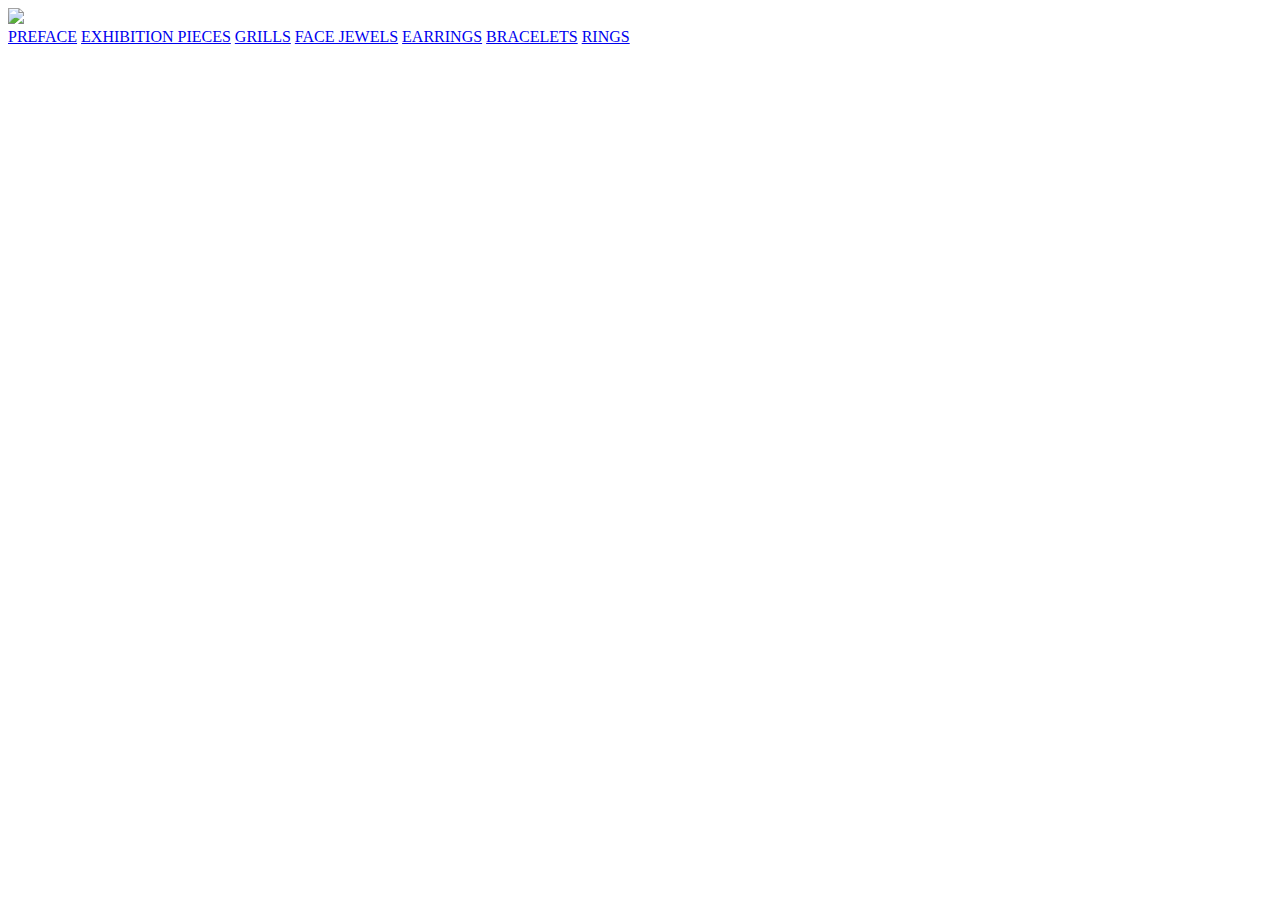
==== Archive/Archive.html @ 1ad3a0ec "url path" ====
<!DOCTYPE html>
<html lang="en">
<head>
    <meta charset="UTF-8">
    <meta name="viewport" content="width=device-width, initial-scale=1.0">
    <link rel="stylesheet" type="text/css" href="https://oliverudekyll.github.io/MilieuRakers/Archive/js/archive.js" />
    <script src="https://oliverudekyll.github.io/MilieuRakers/Archive/css/archive-style.css" defer></script>
    <title>Archive</title>
</head>
<body>
    <div class="sidebar">
        <img class="sidebar-spine" src="../Archive/Images/ErikMerisalu-Website-Archive-Spine.png">
        <div class="nav-bar">
            <a href="#feed">PREFACE</a>
            <a href="#exhibition-pieces">EXHIBITION PIECES</a>
            <a href="#grills">GRILLS</a>
            <a href="#face-jewels">FACE JEWELS</a>
            <a href="#earrings">EARRINGS</a>
            <a href="#bracelets">BRACELETS</a>
            <a href="#rings">RINGS</a>
        </div>
    </div>

    <div class="caption-frame">
        <div id="caption-container-left" class="caption-container">

        </div>

        <div id="caption-container-right" class="caption-container">

        </div>
    </div>
    
    <div id="feed" class="feed">

        <!-- <div class="feed-space"><div></div></div> -->

    </div>

</body>
</html>
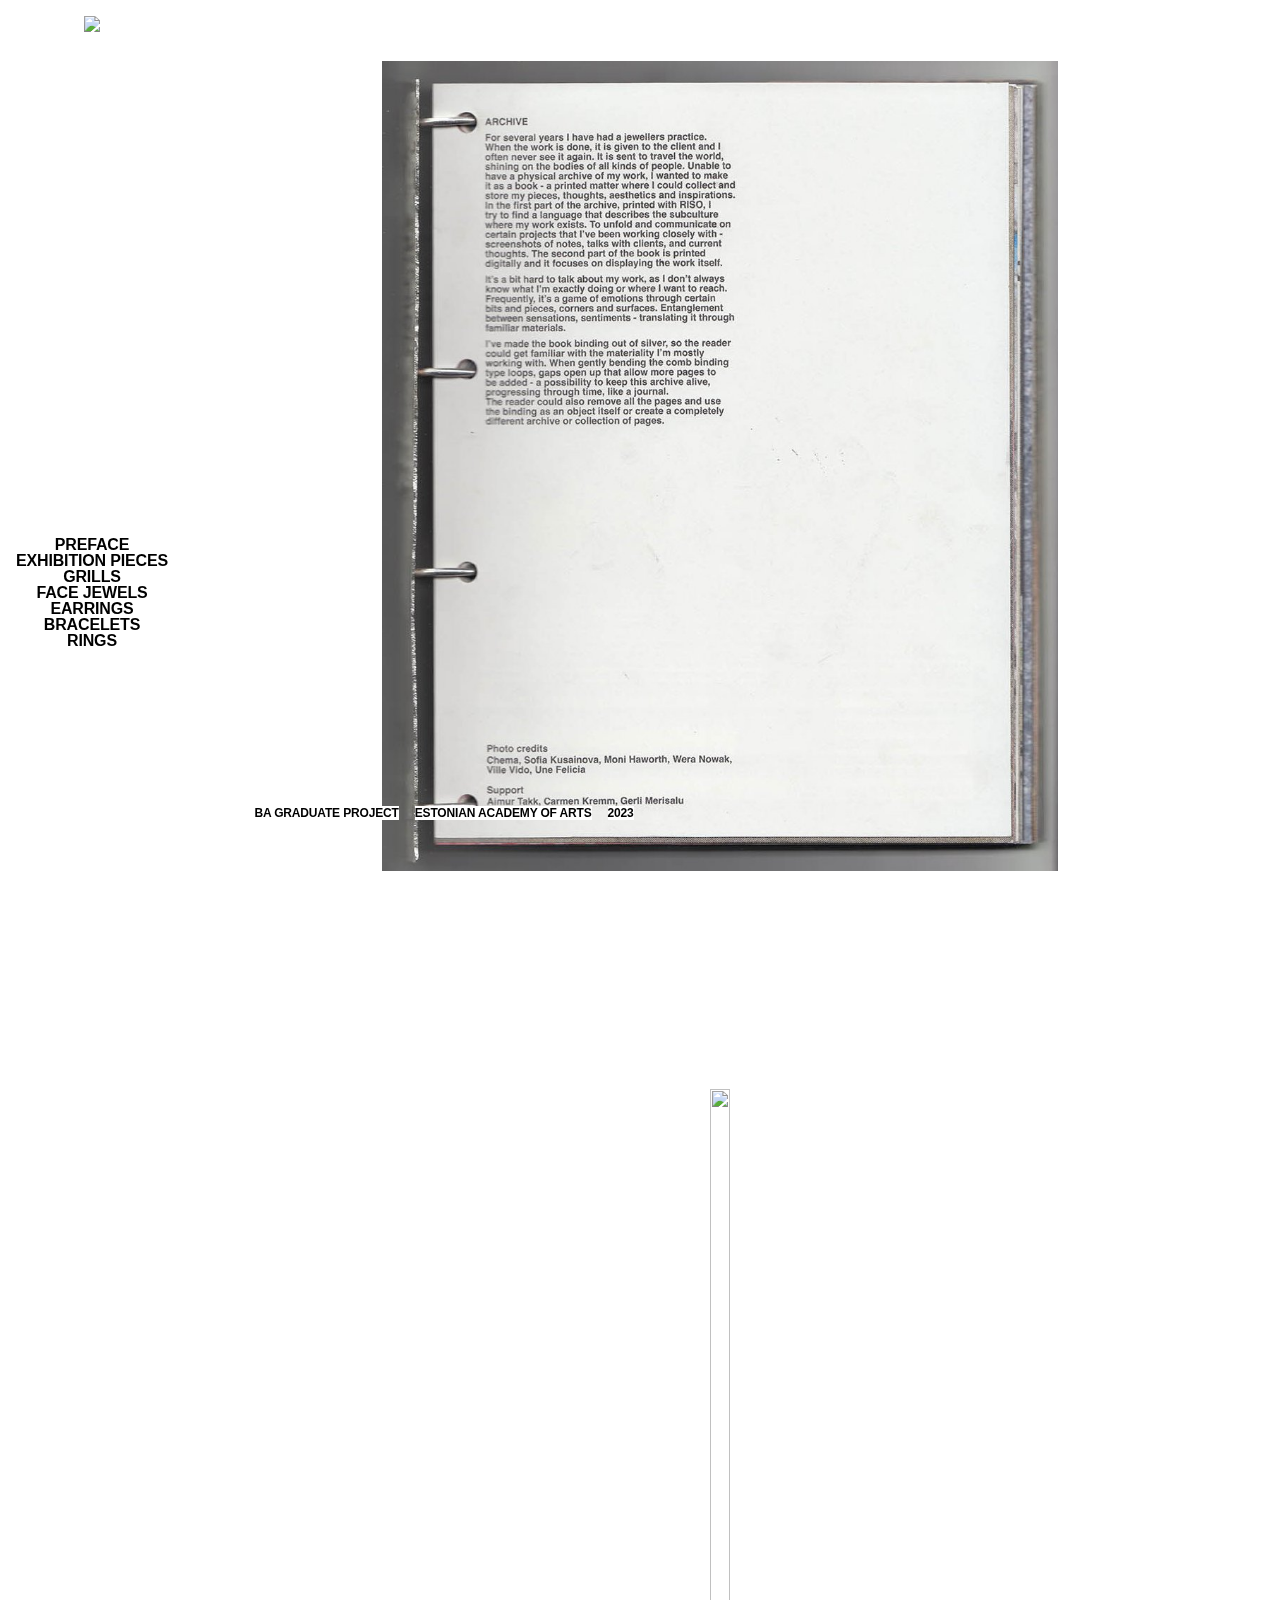
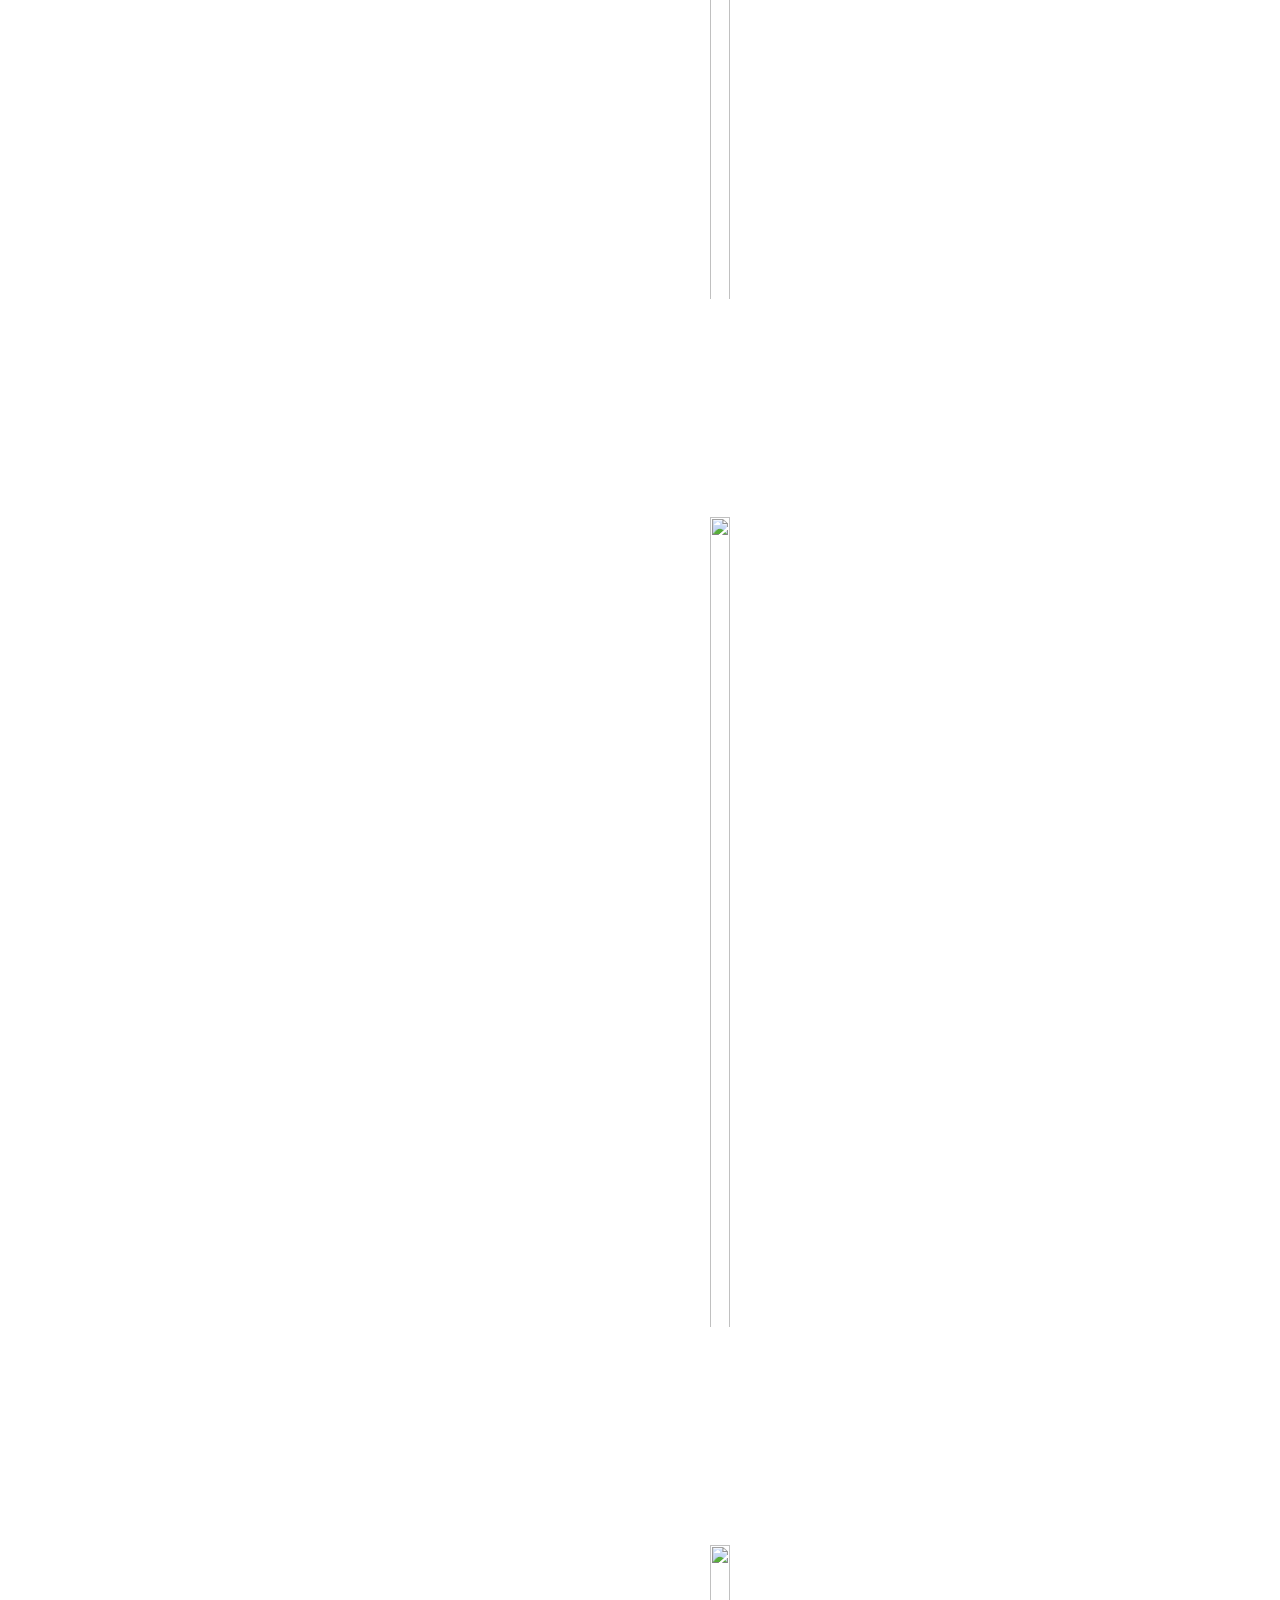
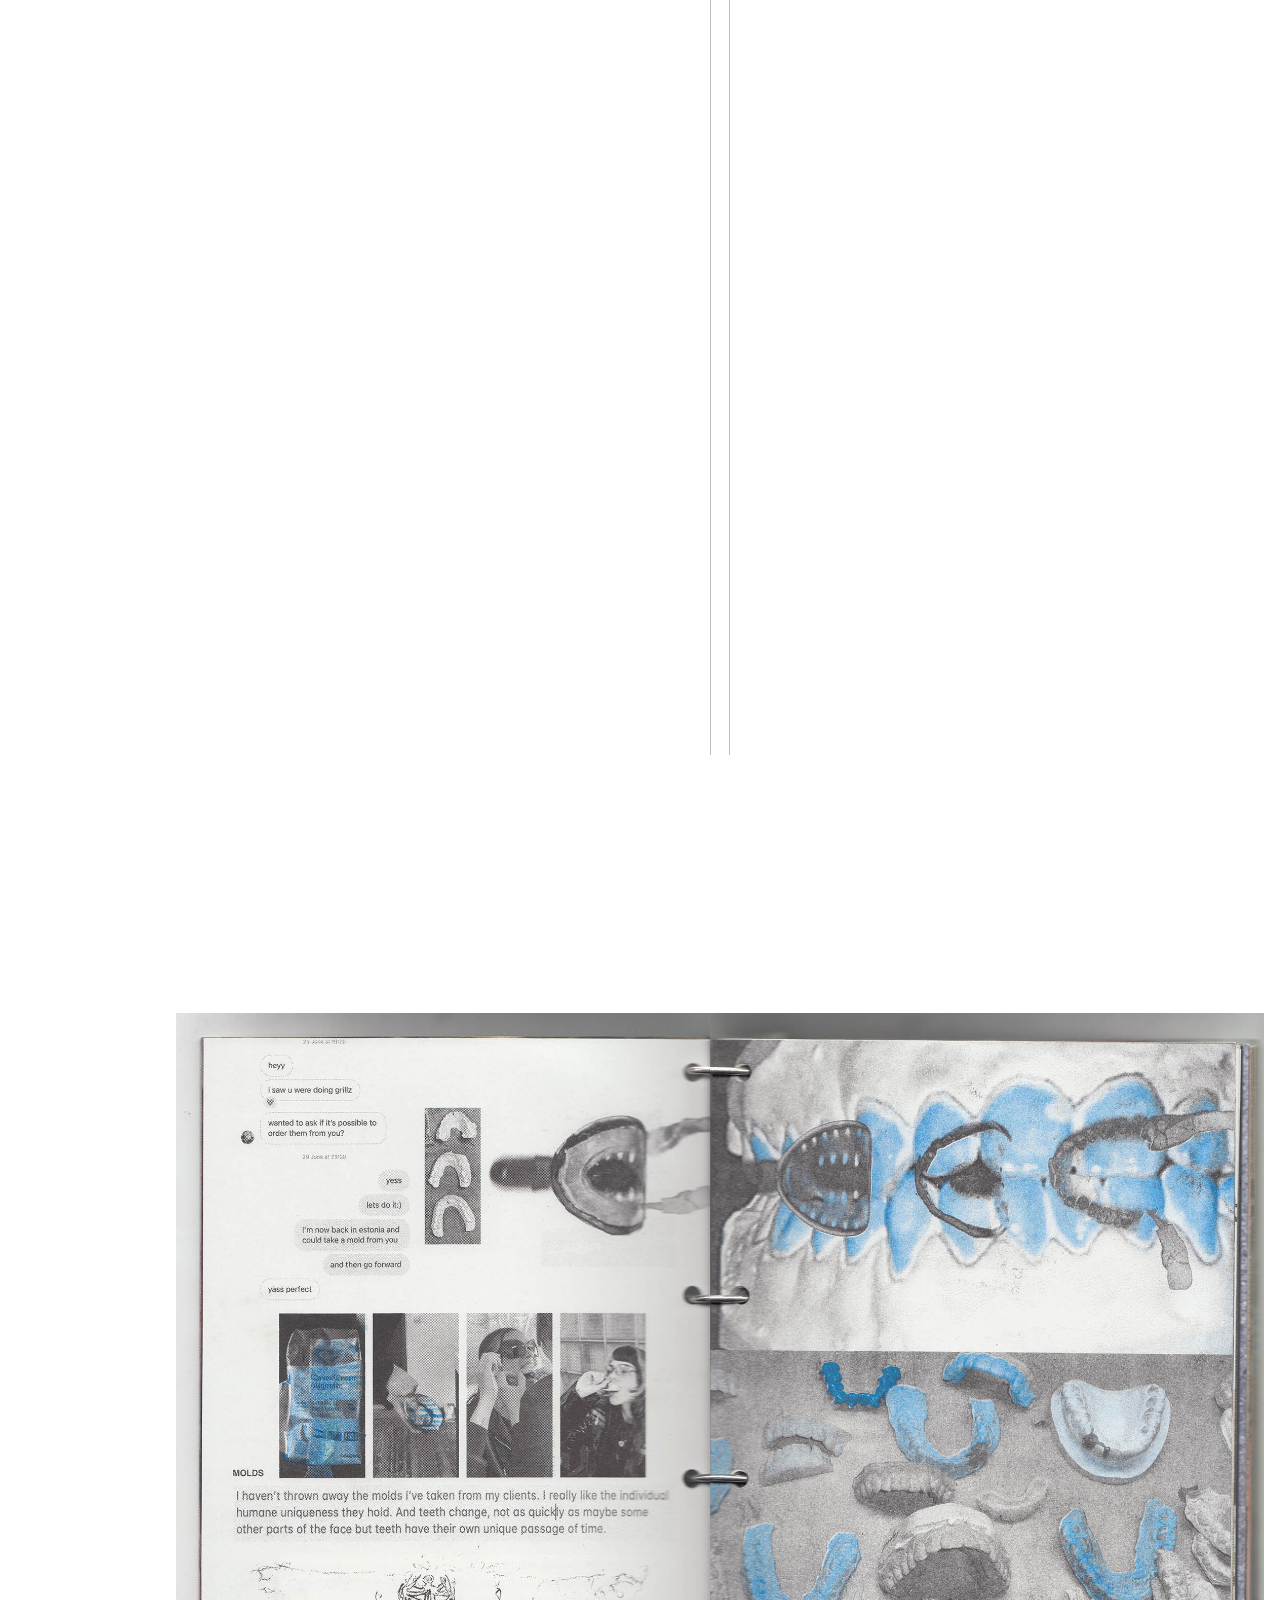
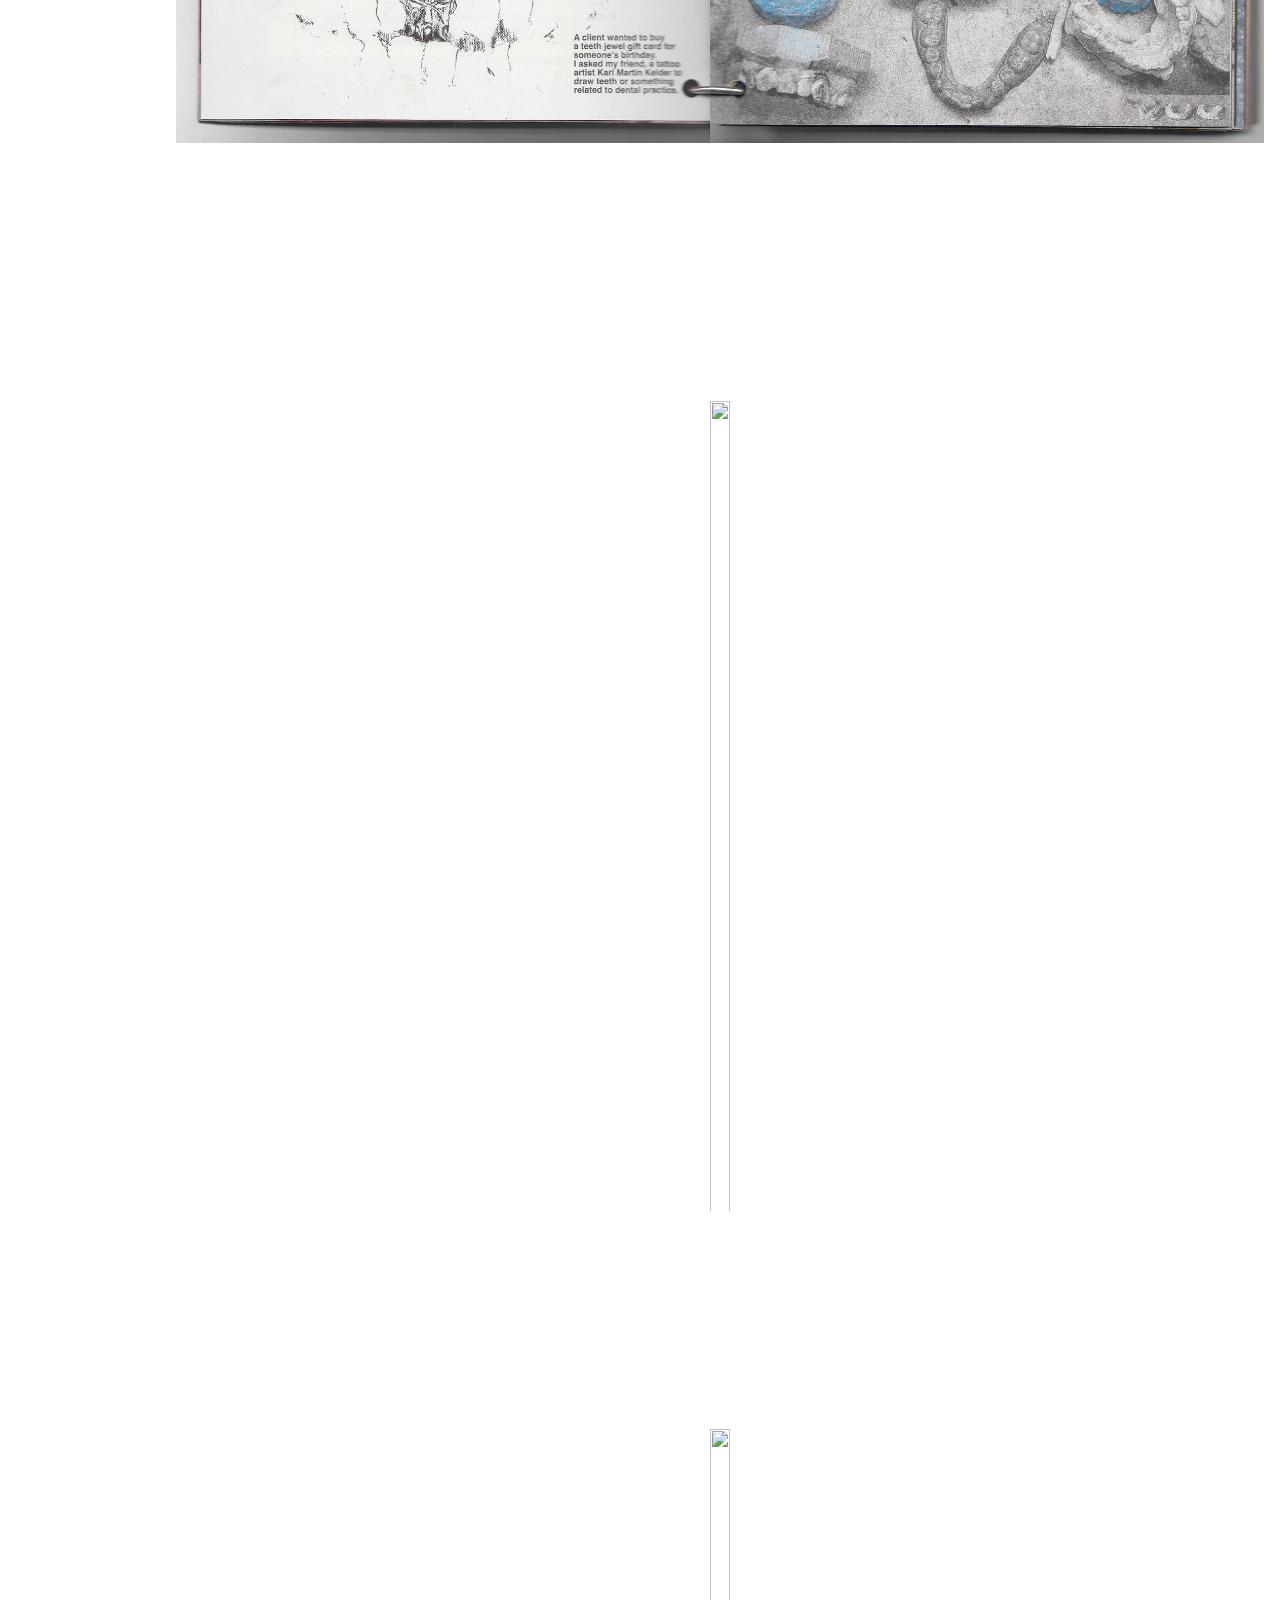
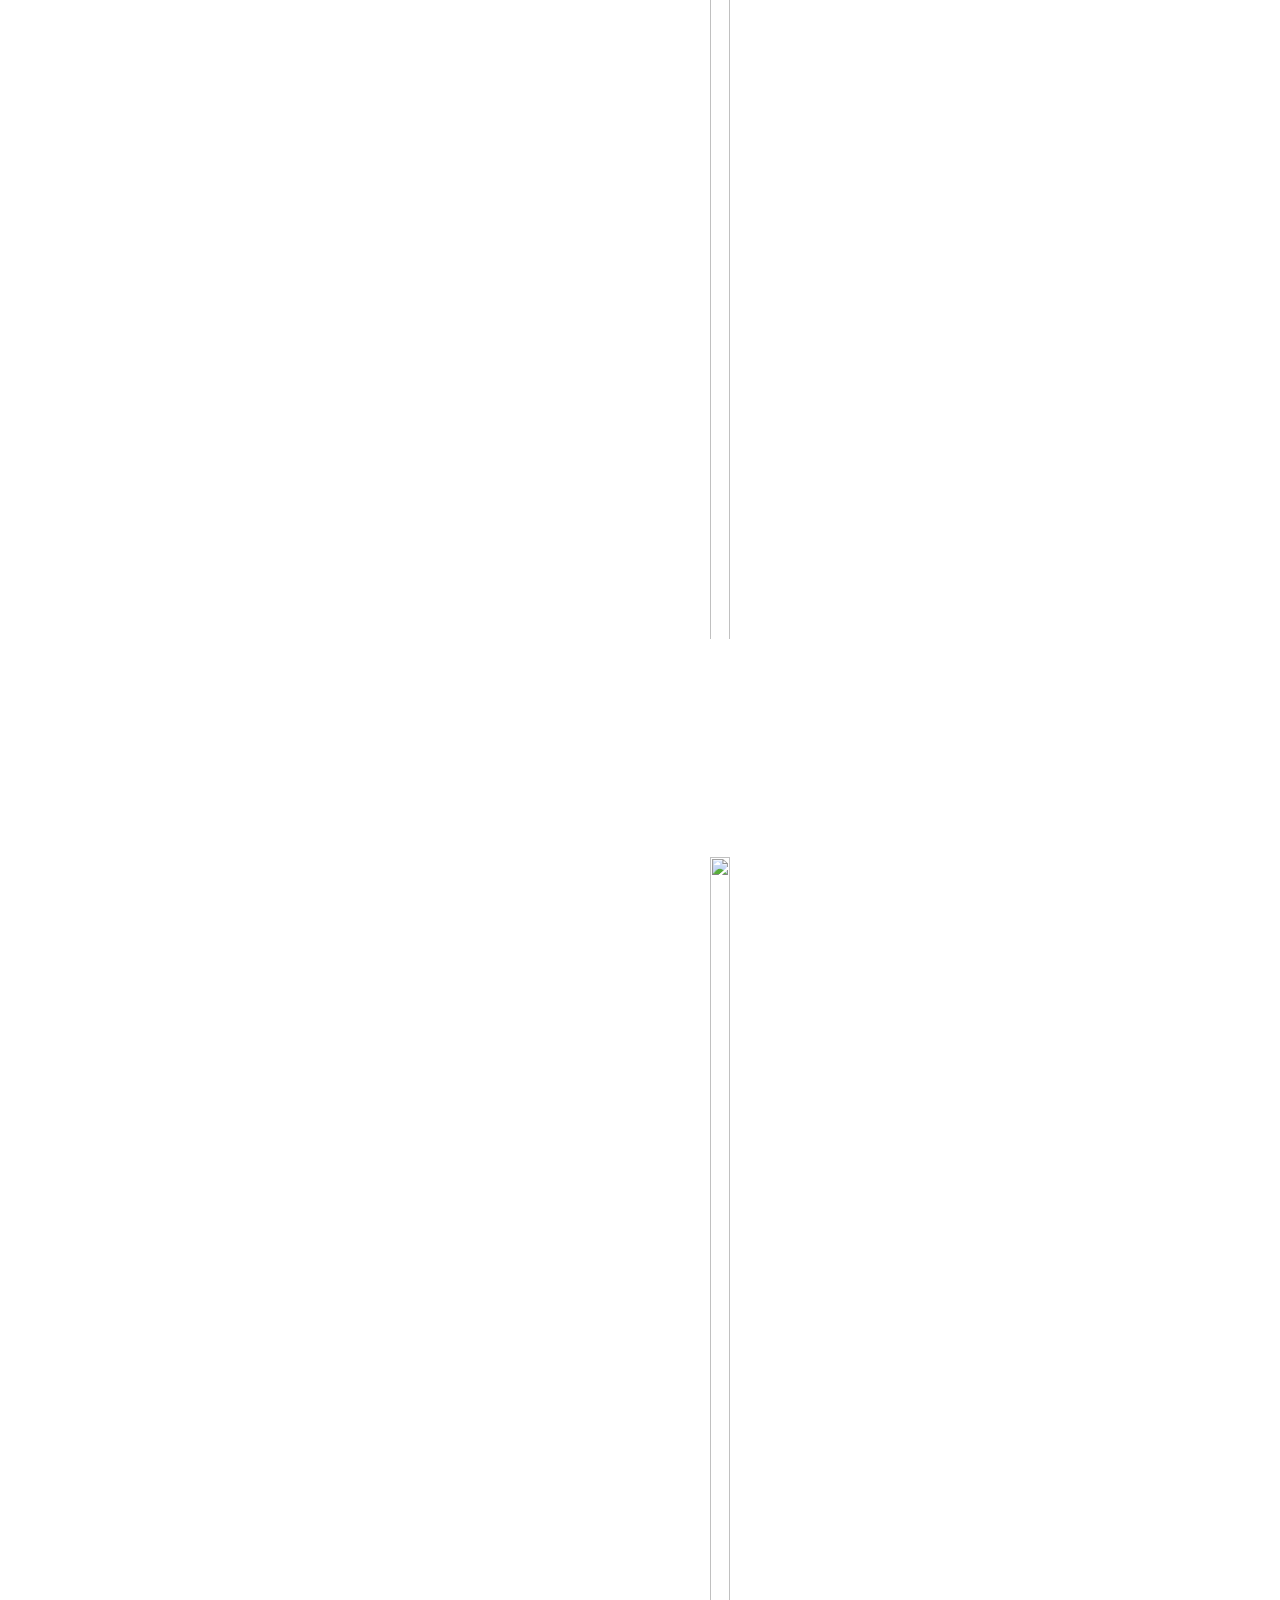
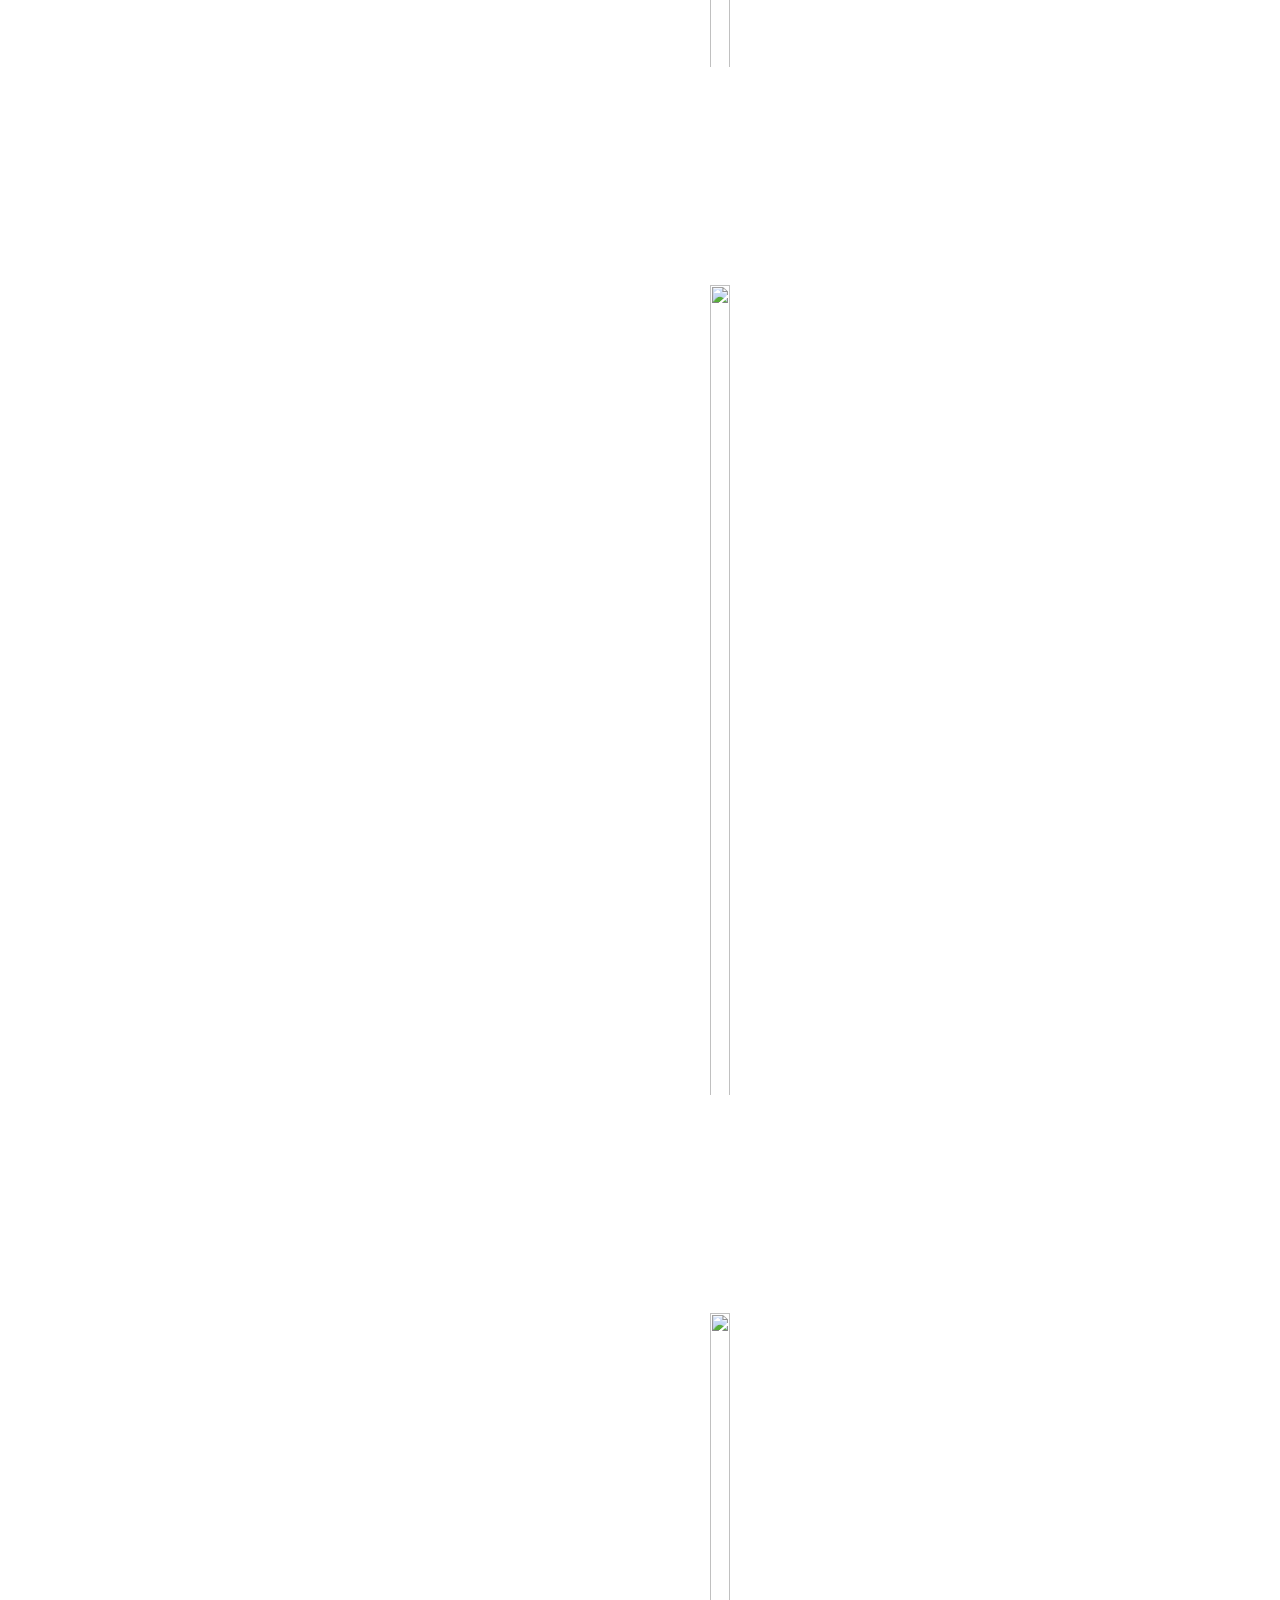
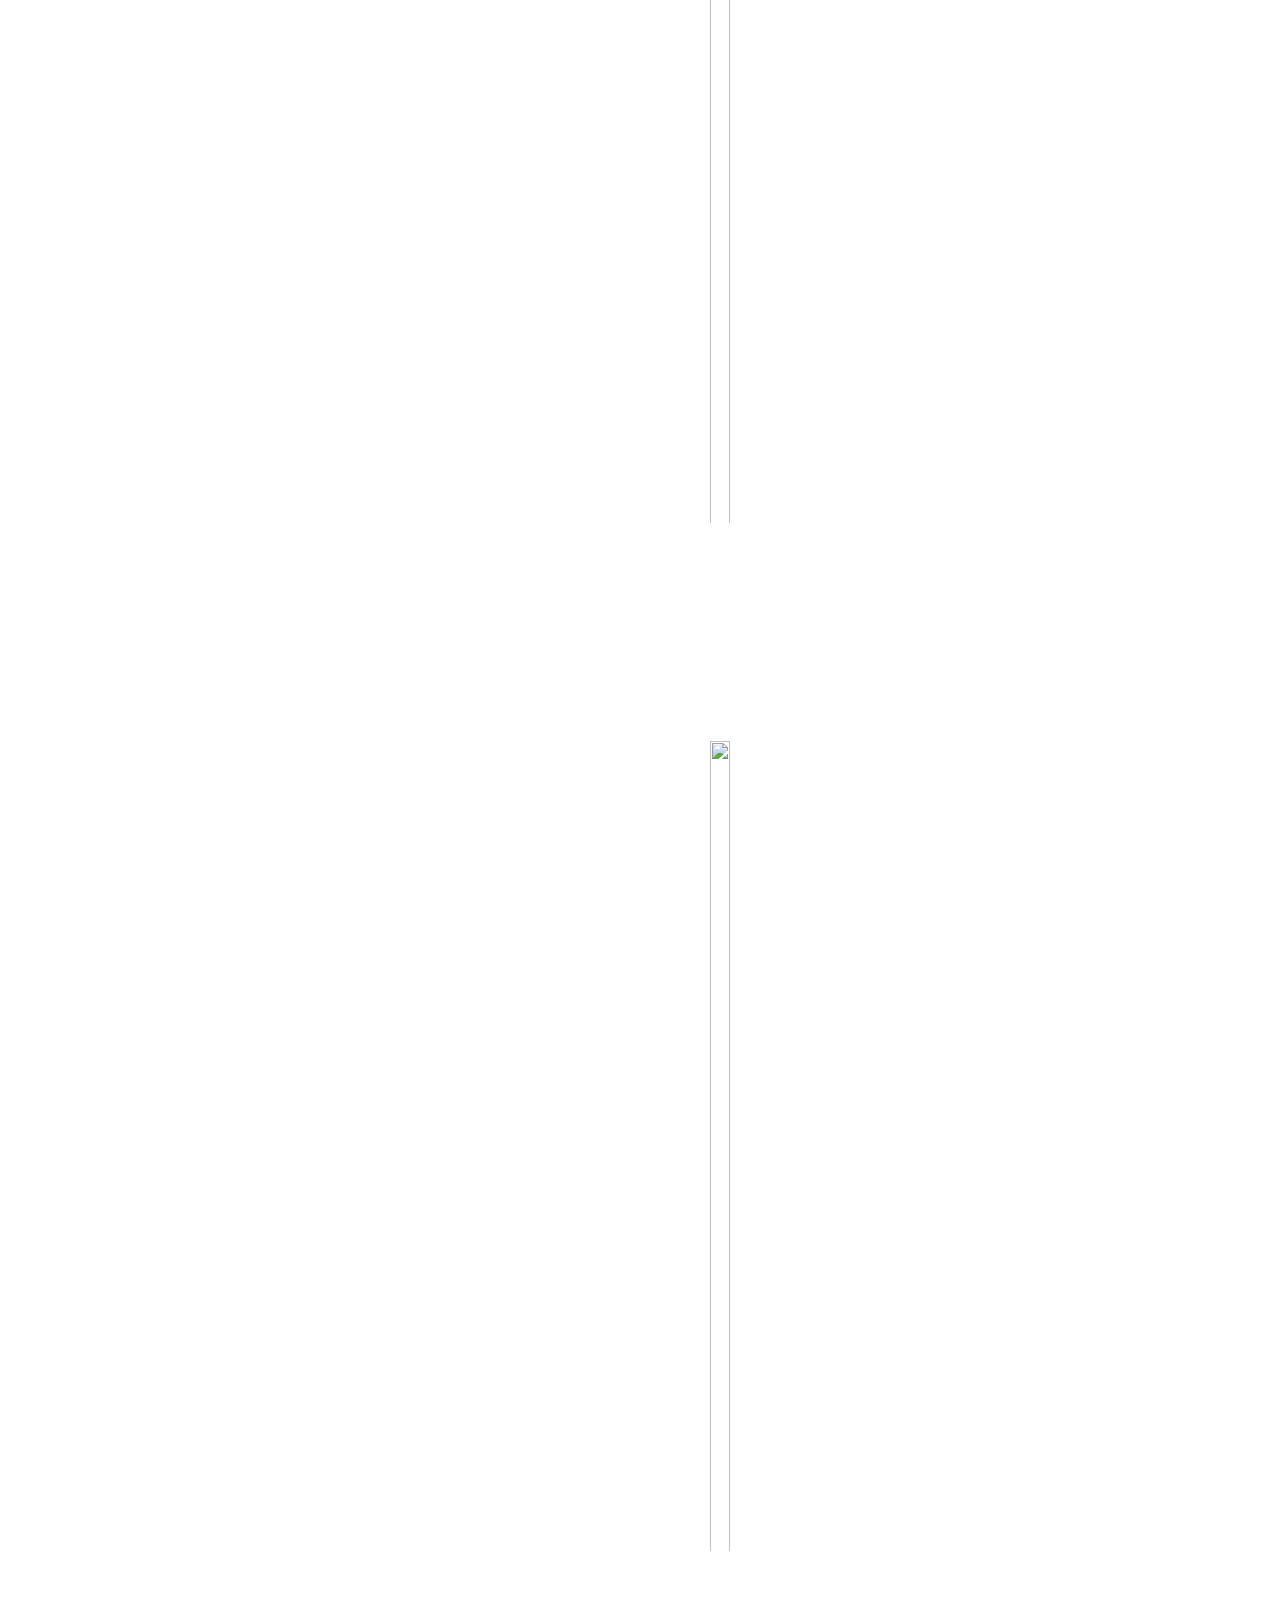
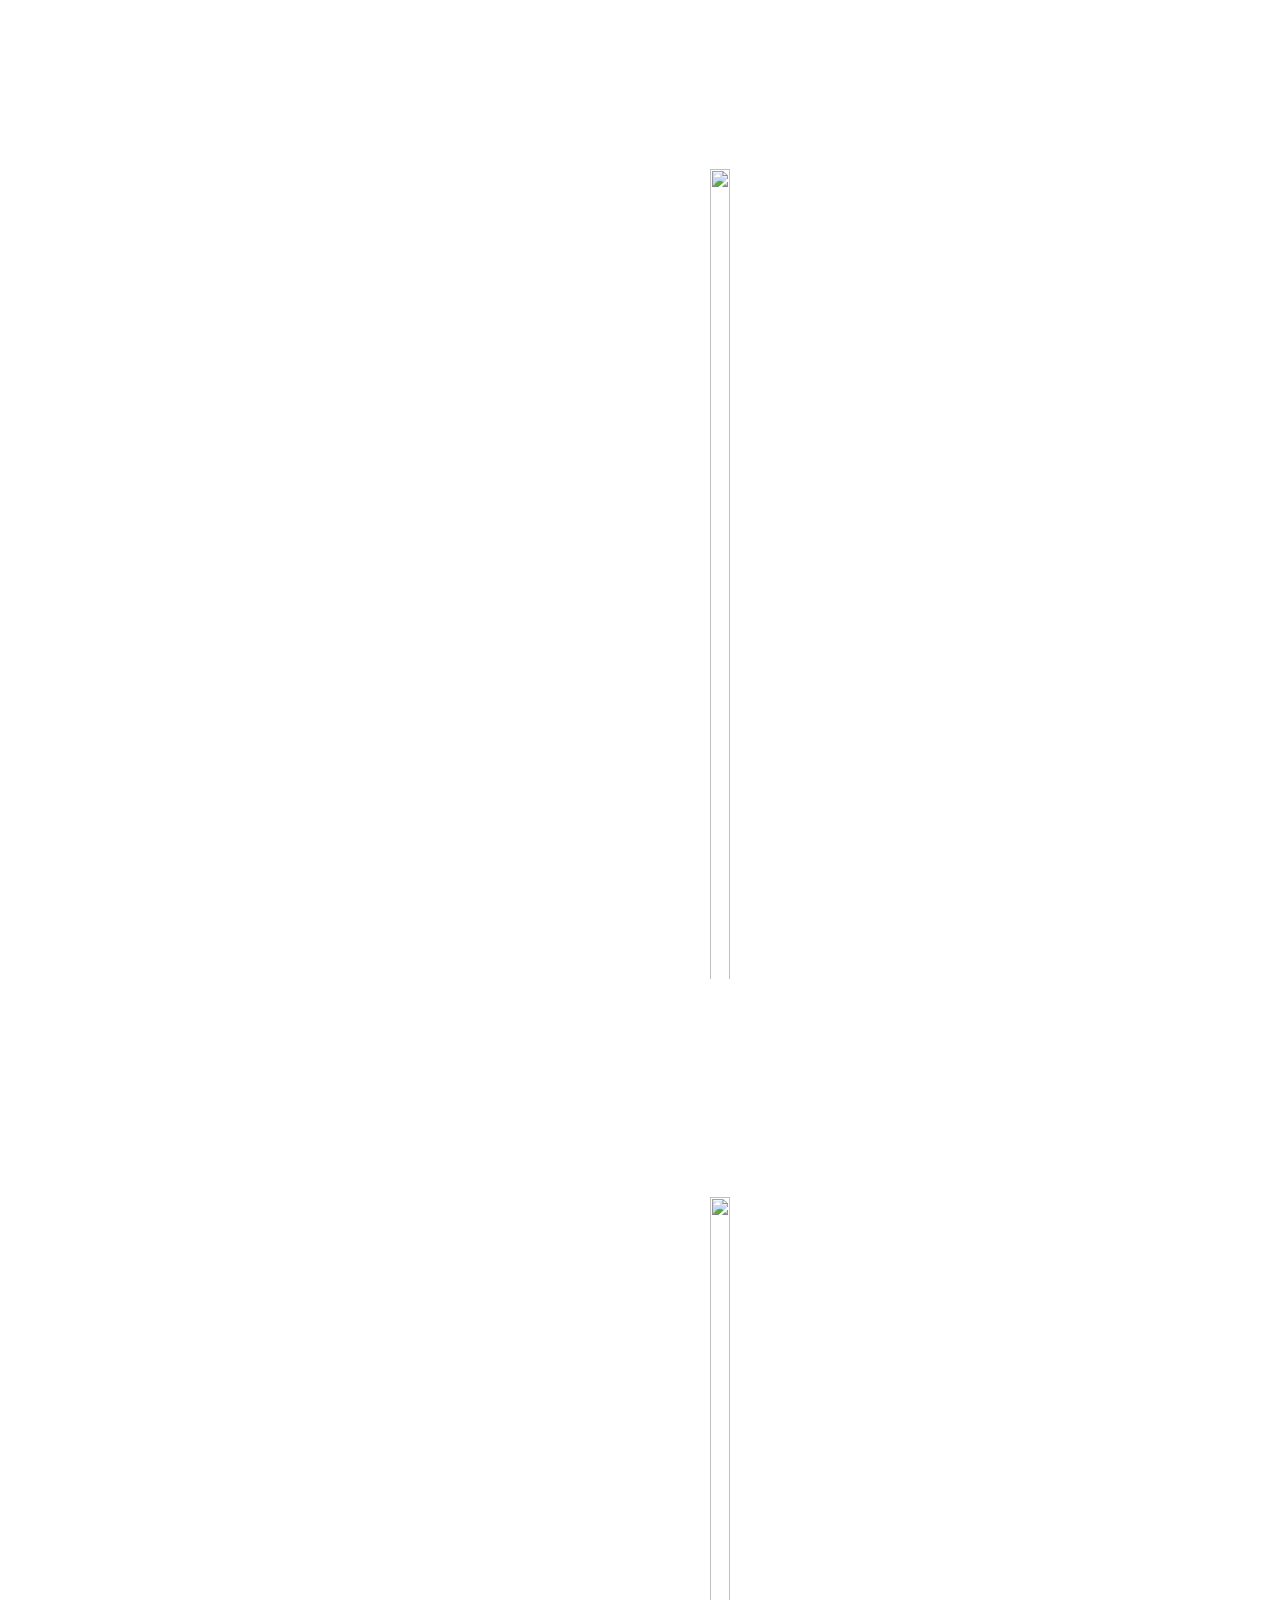
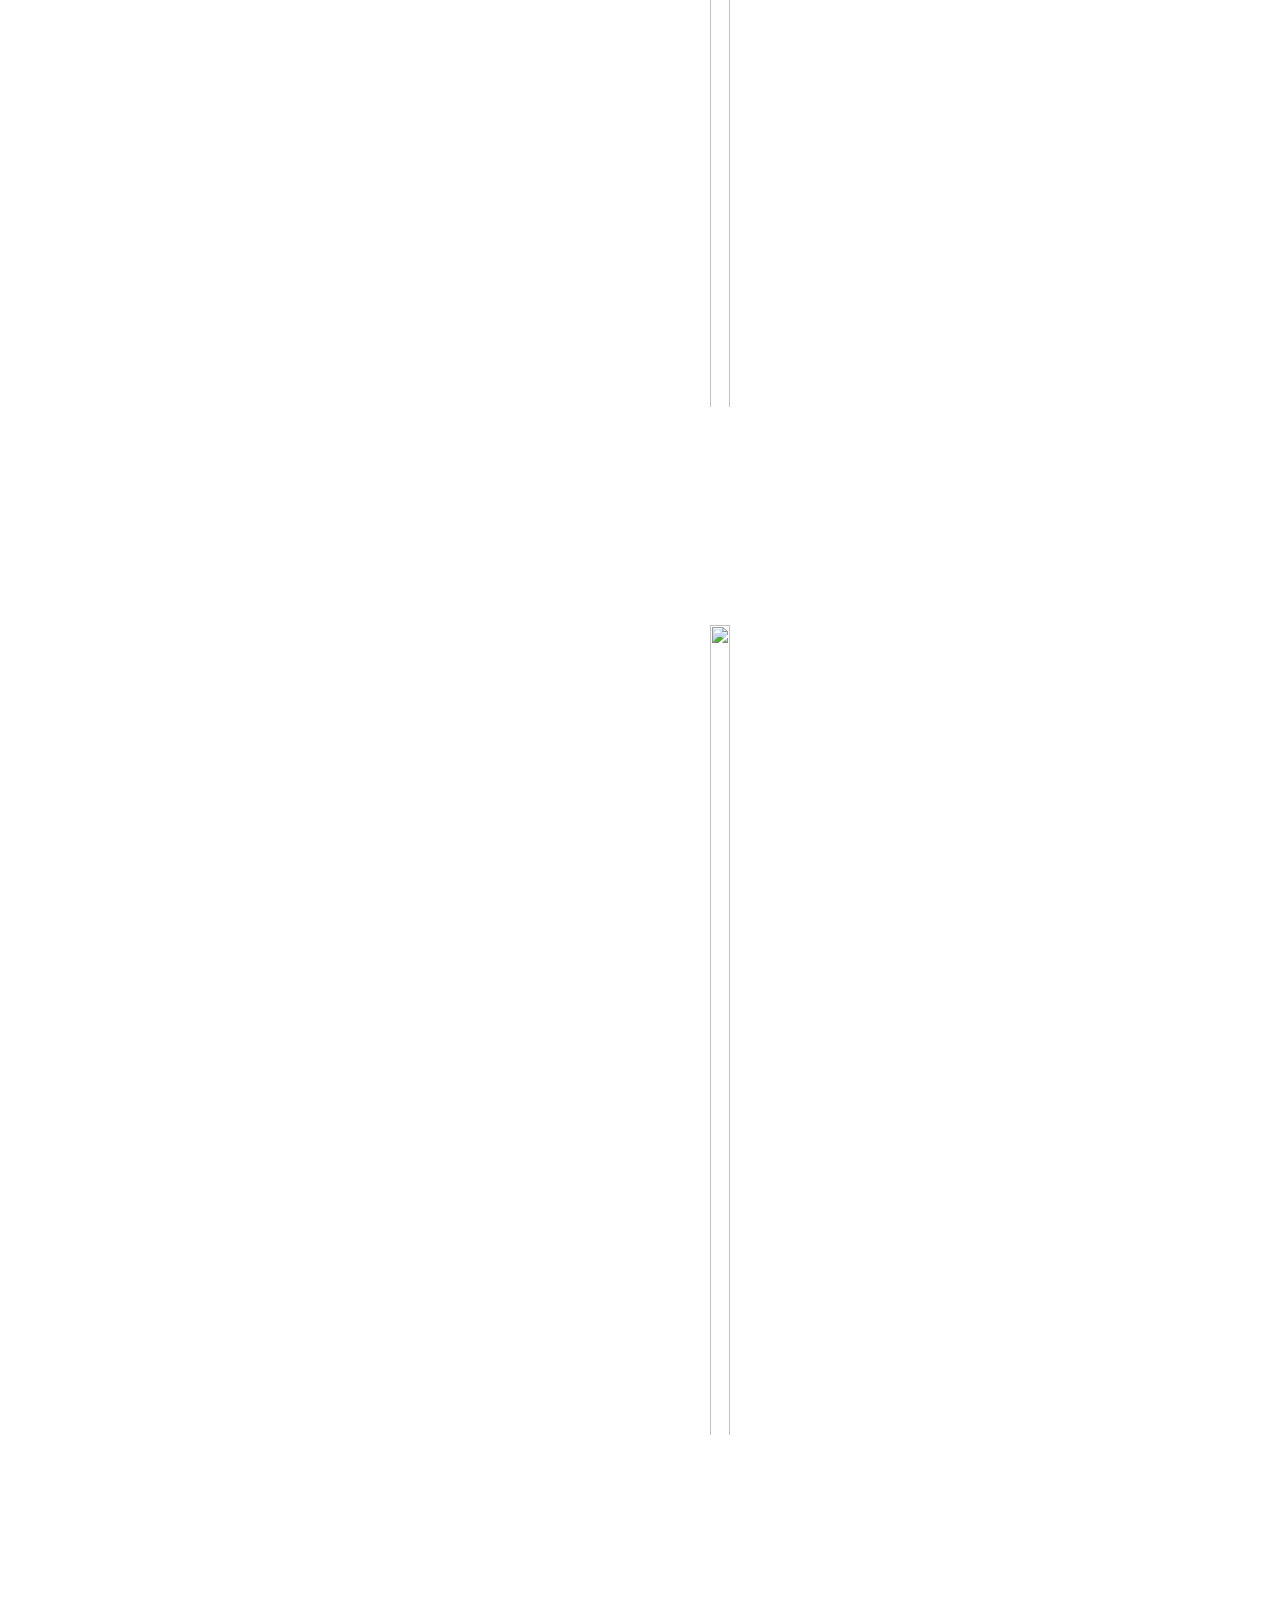
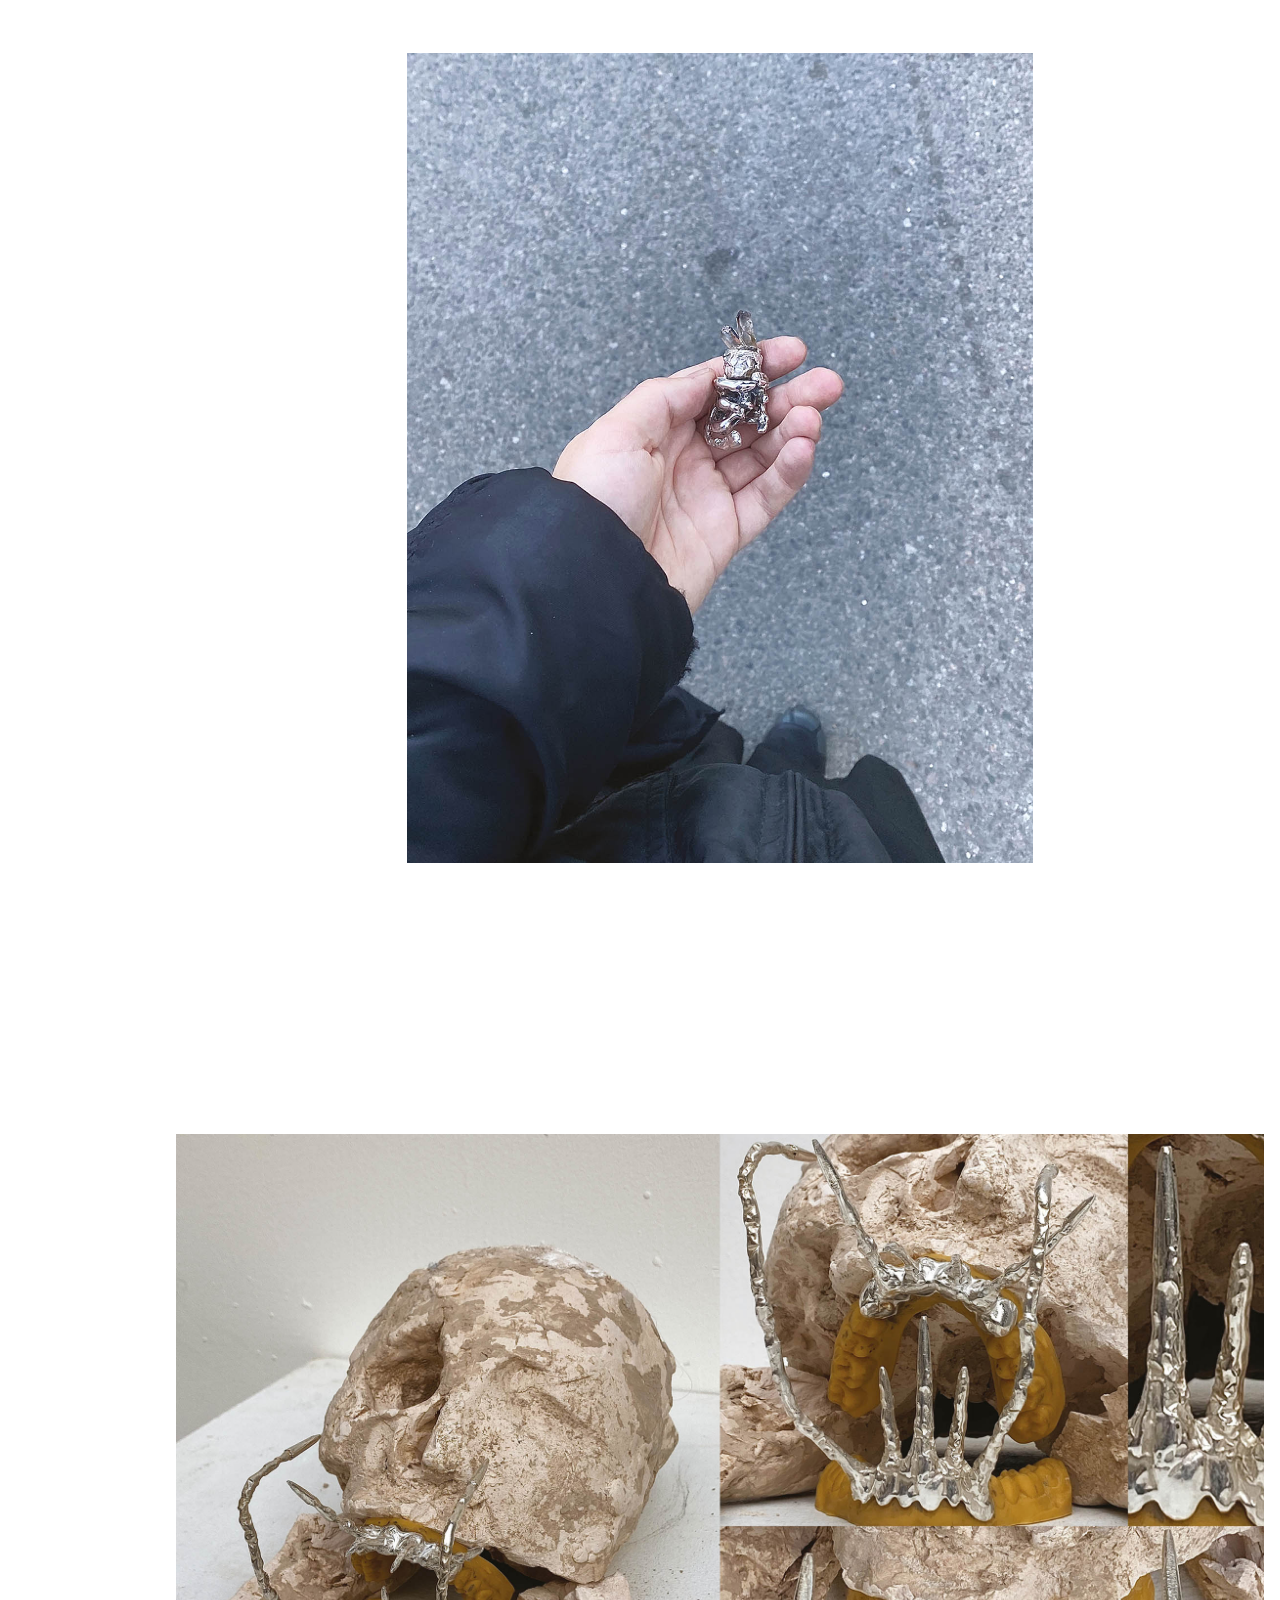
==== commit 428cfd81: "chatgpt link advice" ====
--- a/Archive/Archive.html
+++ b/Archive/Archive.html
@@ -3,8 +3,8 @@
 <head>
     <meta charset="UTF-8">
     <meta name="viewport" content="width=device-width, initial-scale=1.0">
-    <link rel="stylesheet" type="text/css" href="https://oliverudekyll.github.io/MilieuRakers/Archive/js/archive.js" />
-    <script src="https://oliverudekyll.github.io/MilieuRakers/Archive/css/archive-style.css" defer></script>
+    <script src="/Archive/js/archive.js" defer></script>
+    <link rel="stylesheet" type="text/css" href="/Archive/css/archive-style.css" />    
     <title>Archive</title>
 </head>
 <body>
--- a/Archive/css/archive-style.css
+++ b/Archive/css/archive-style.css
@@ -0,0 +1,165 @@
+@font-face {
+    font-family: "Helvetica Bold";
+    src: url(../Fonts/helvetica-bold.woff);
+}
+
+html {
+    scroll-behavior: smooth;
+
+}
+
+body {
+    font-family: "Helvetica Bold", Arial, sans-serif;
+    font-weight: bold;
+    letter-spacing: -.01rem;
+
+    padding: 1rem;
+    margin: 0;
+
+    display: flex;
+    justify-content: flex-end;
+
+    min-width: 1200px;
+    overflow-x: hidden;
+}
+
+
+/* SIDEBAR */
+
+
+div.sidebar {
+    position: fixed;
+    height: calc(100dvh - 2rem);
+    width: min-content;
+    left: 1rem;
+    padding: 0;
+
+    display: flex;
+    justify-content: center;
+    align-items: flex-start;
+
+    z-index: 10;
+}
+
+img {
+    position: absolute;
+    height: calc(100dvh - 2rem);
+}
+
+
+
+div.nav-bar {
+    position: relative;
+    width: min-content;
+    top: 60%;
+
+    display: flex;
+    justify-content: center;
+    align-items: center;
+    flex-flow: column nowrap;
+}
+
+div.nav-bar a {
+    position: relative;
+    width: min-content;
+
+    text-decoration: none;
+    font-size: 1rem;
+    line-height: 1rem;
+    text-align: center;
+    white-space: nowrap;
+
+    color: black;
+
+    cursor: pointer;
+}
+
+div.nav-bar a:hover {
+    width: calc(min-content + 1rem);
+
+    background-color: white;
+}
+
+
+/* FEED */
+
+
+div.feed {
+    position: absolute;
+    width: 85dvw;
+    min-width: 1000px;
+    /* max-height: calc(100dvh - 2rem); */
+
+    display: flex;
+    flex-flow: column nowrap;
+    justify-content: flex-start;
+    align-items: center;
+    row-gap: 8rem;
+
+    /* padding-top: 2rem; */
+/*     padding-bottom: 4rem; */
+}
+
+div.article {
+    height: calc(100dvh - 0rem);
+    display: flex;
+    align-items: center;
+}
+
+div.article img {
+    position: relative;
+    object-fit: contain;
+    width: 100%;
+    max-height: 90dvh;
+}
+
+div.feed-space {
+    position: relative;
+    width: 100%;
+    min-height: 2rem;
+}
+
+/* CAPTIONS */
+
+div.caption-frame {
+    position: fixed;
+    width: 85dvw;
+    min-width: 1000px;
+    height: calc(100dvh - 2rem);
+
+    display: flex;
+    flex-flow: row nowrap;
+    row-gap: 1rem;
+    justify-content: space-between;
+
+    z-index: 10;
+}
+
+div.caption-container {
+    position: relative;
+    height: 100%;
+    width: calc(50% - .5rem);
+
+    display: flex;
+    align-items: flex-end;
+    justify-content: center;
+}
+
+div.caption {
+    position: relative;
+    bottom: 4rem;
+
+    display: flex;
+    justify-content: center;
+    column-gap: 1rem;
+}
+
+div.caption p {
+    margin: 0;
+
+    font-size: .75rem;
+    text-transform: uppercase;
+
+    background-color: white;
+    white-space: nowrap;
+}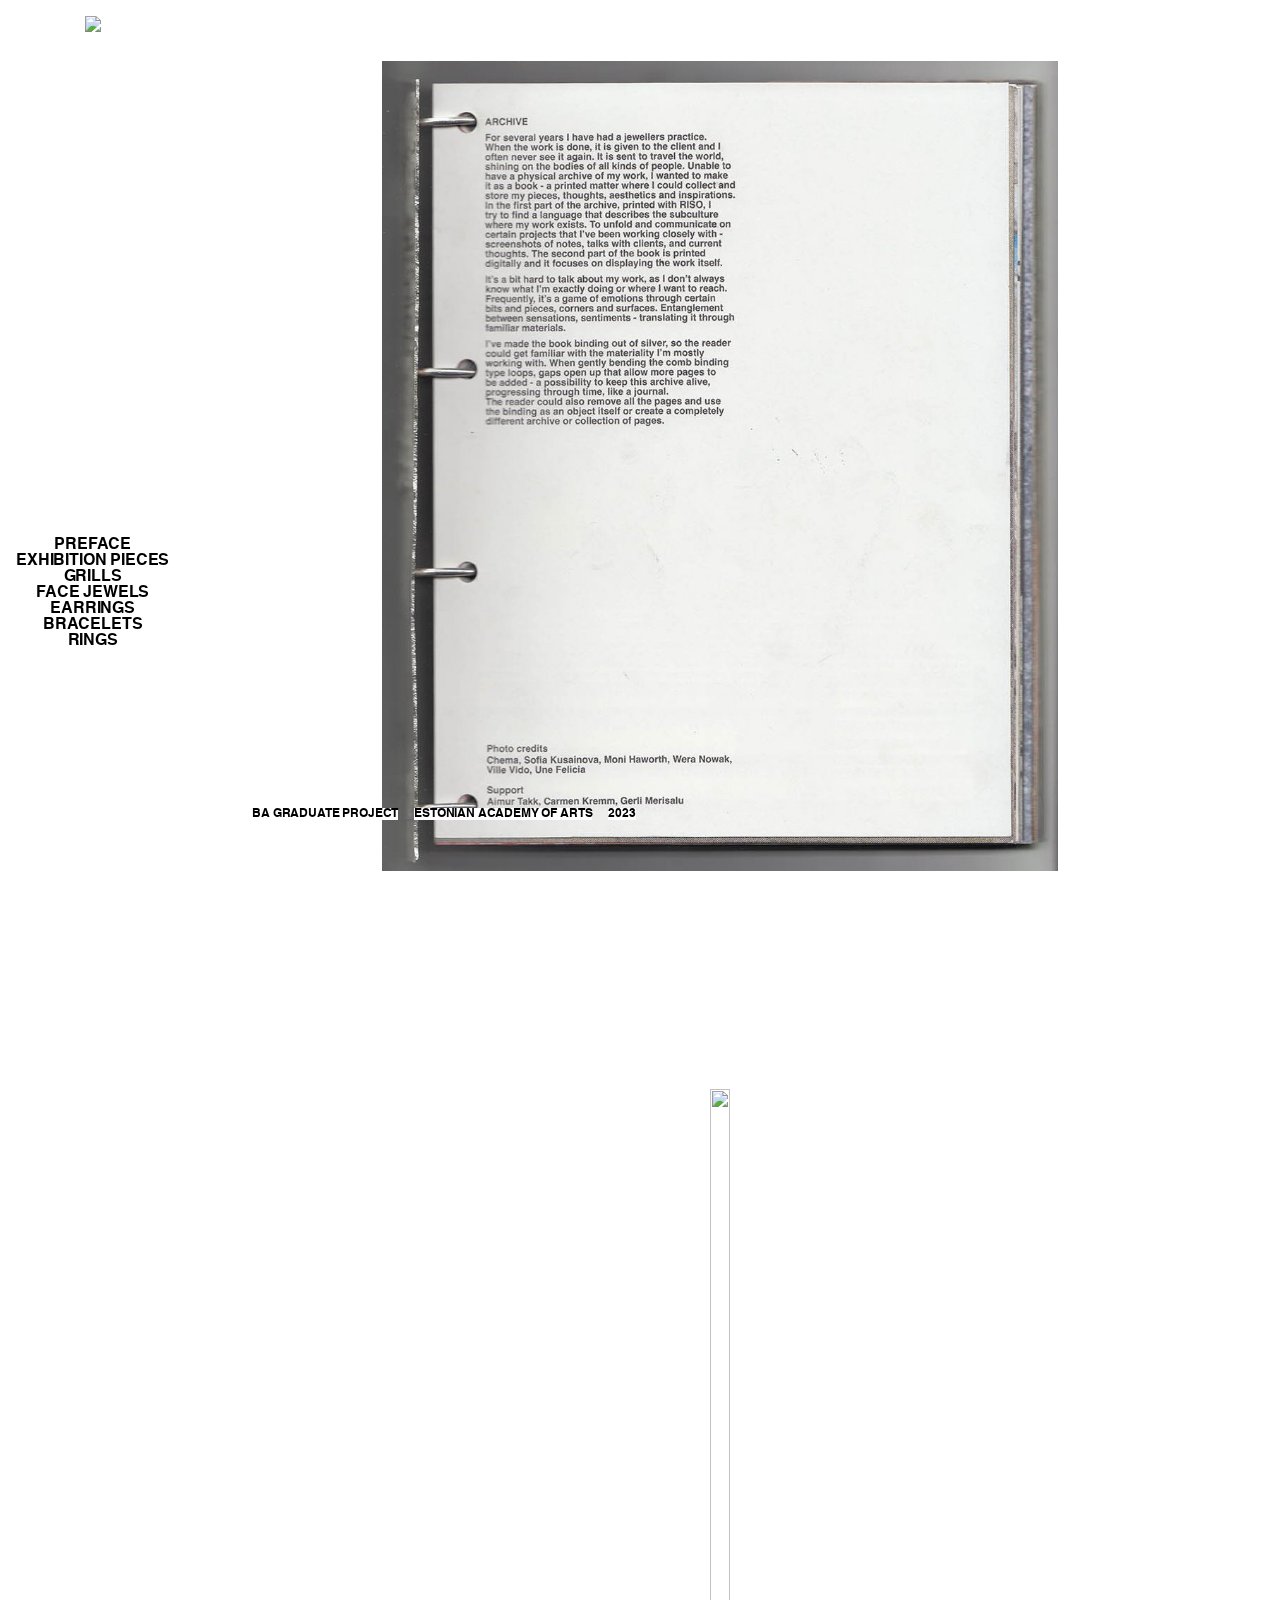
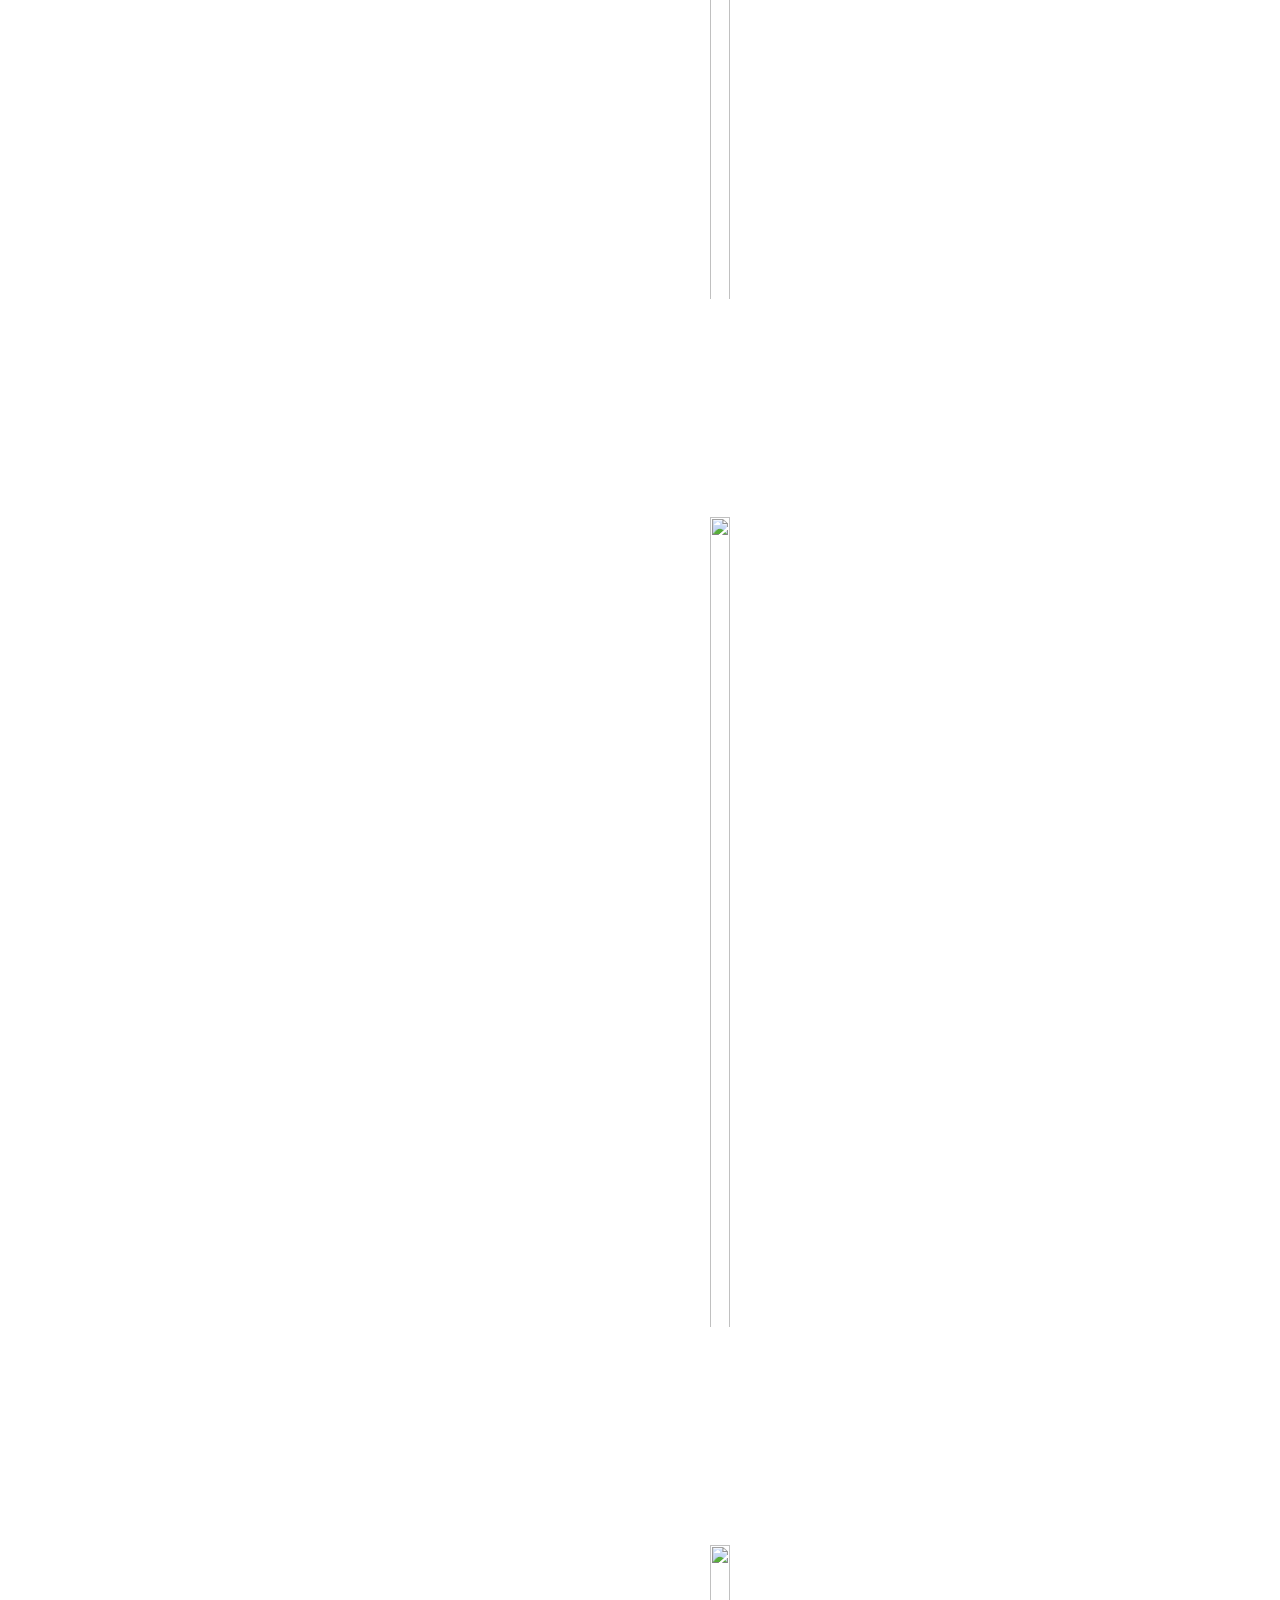
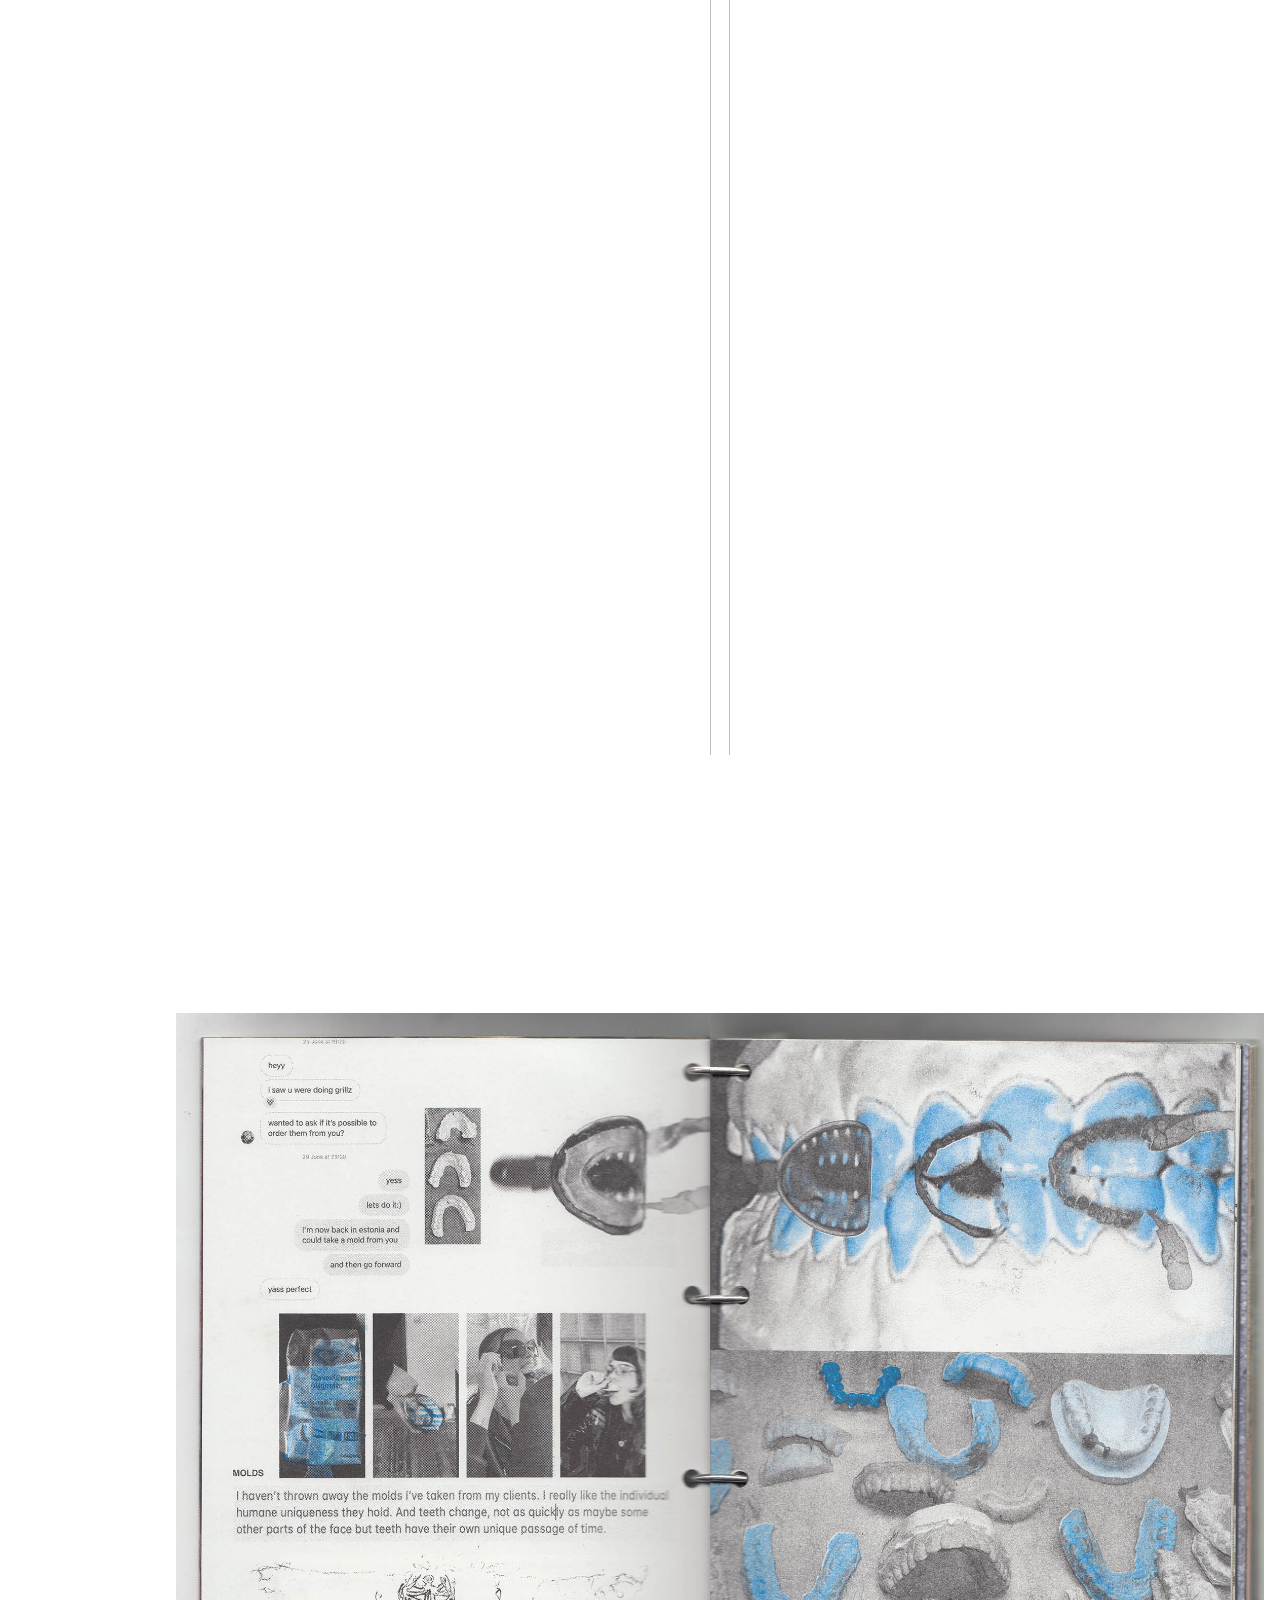
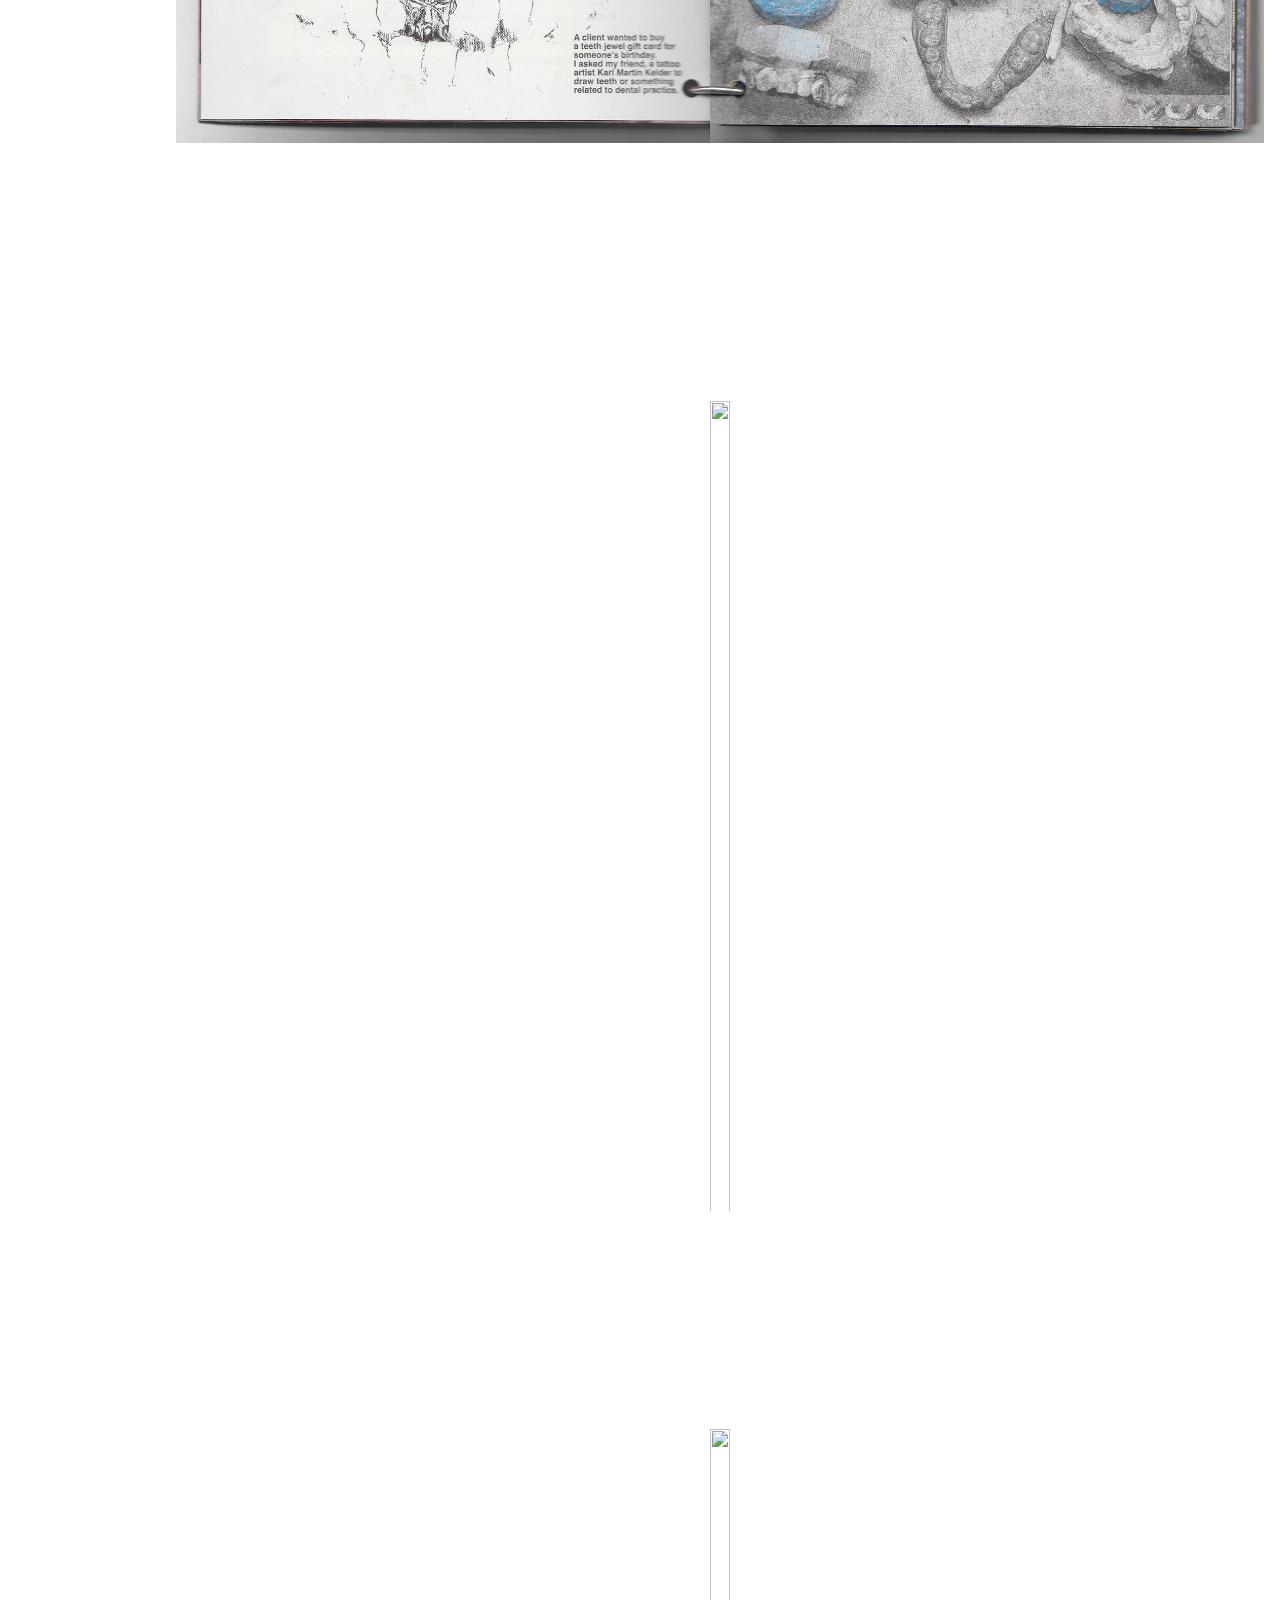
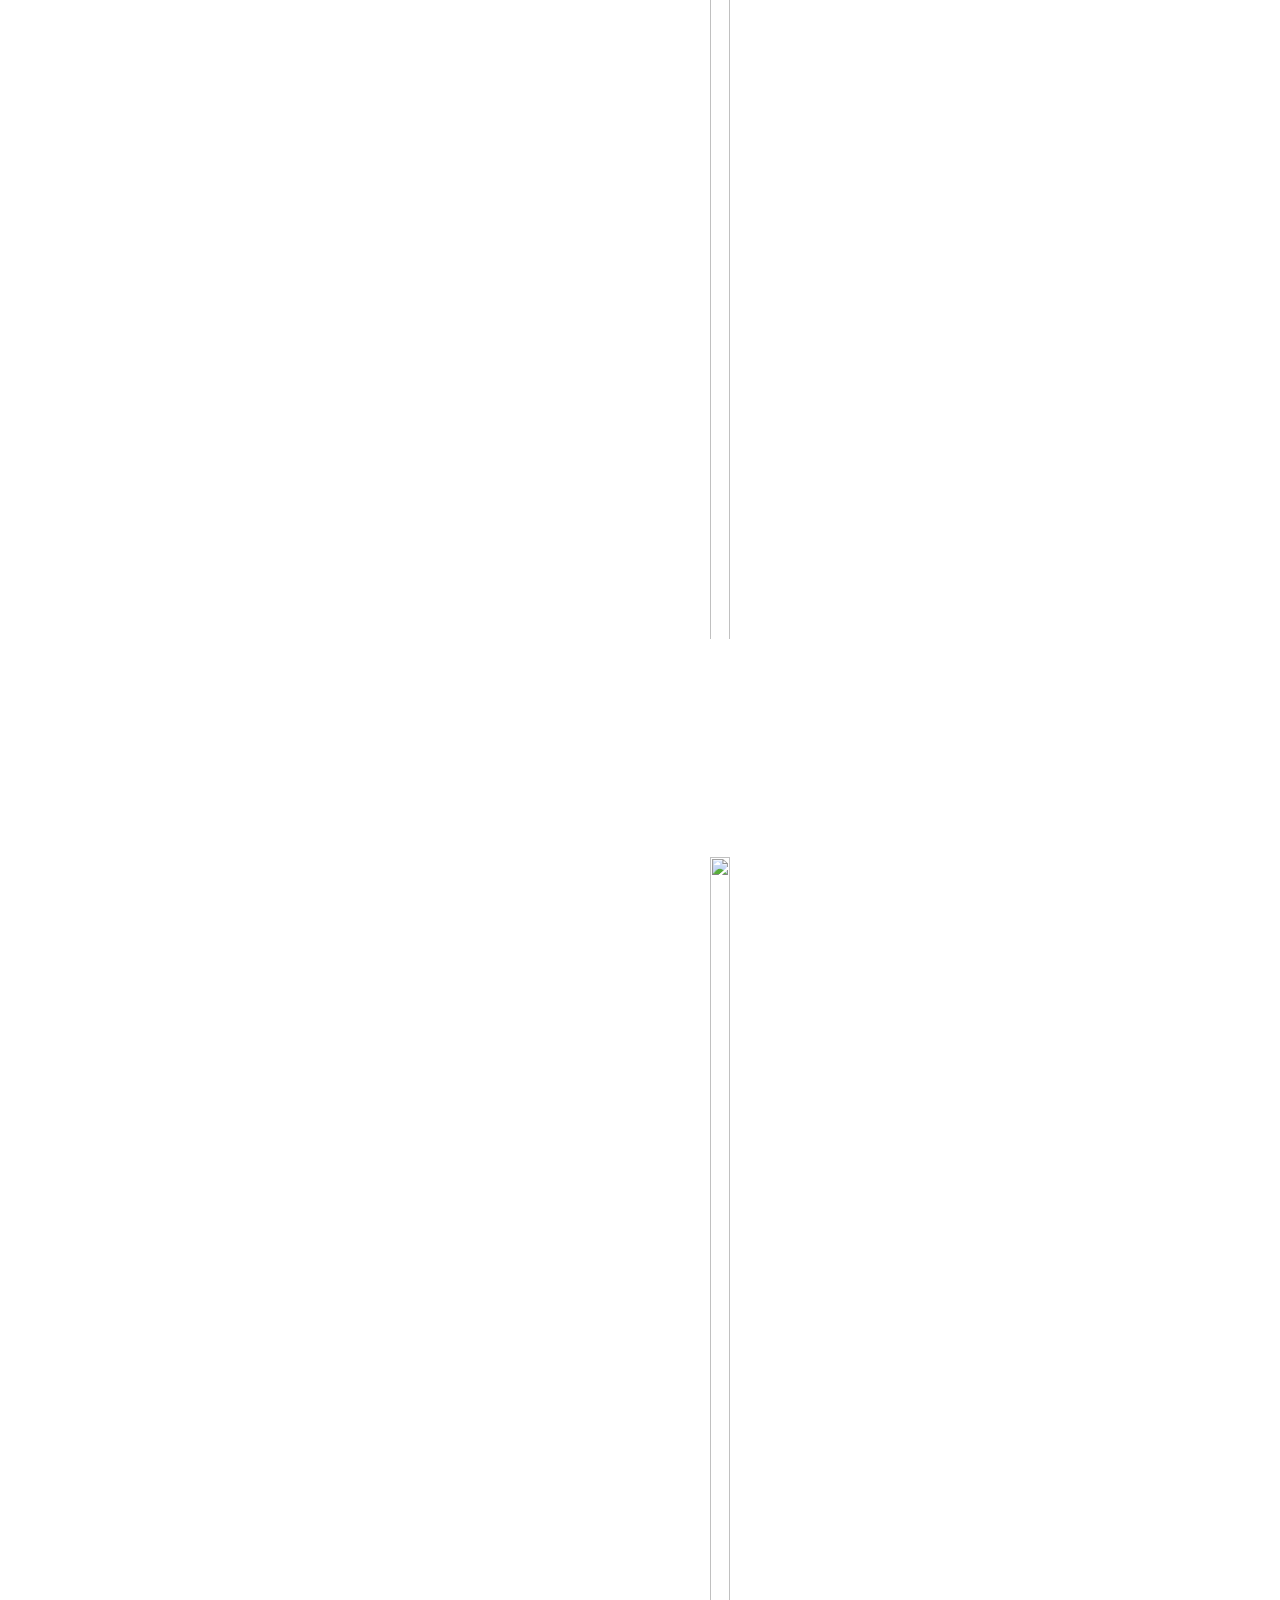
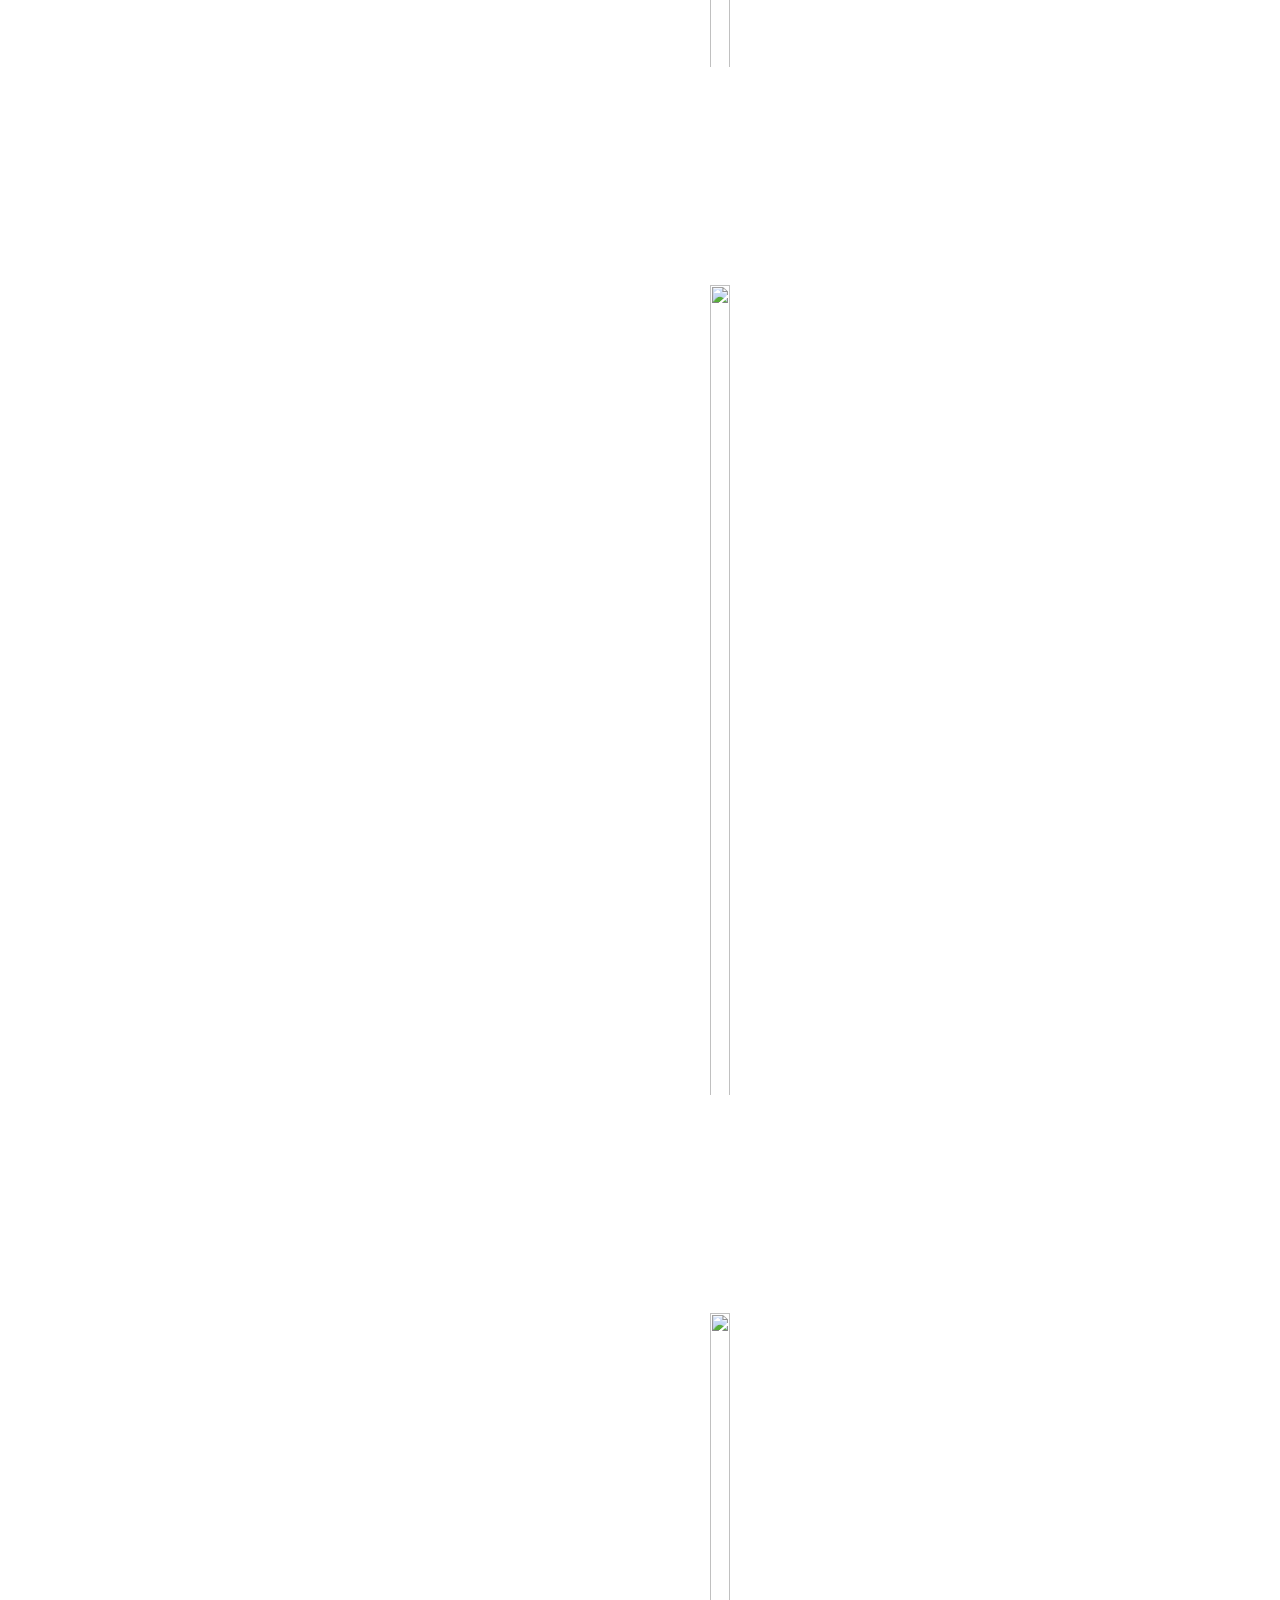
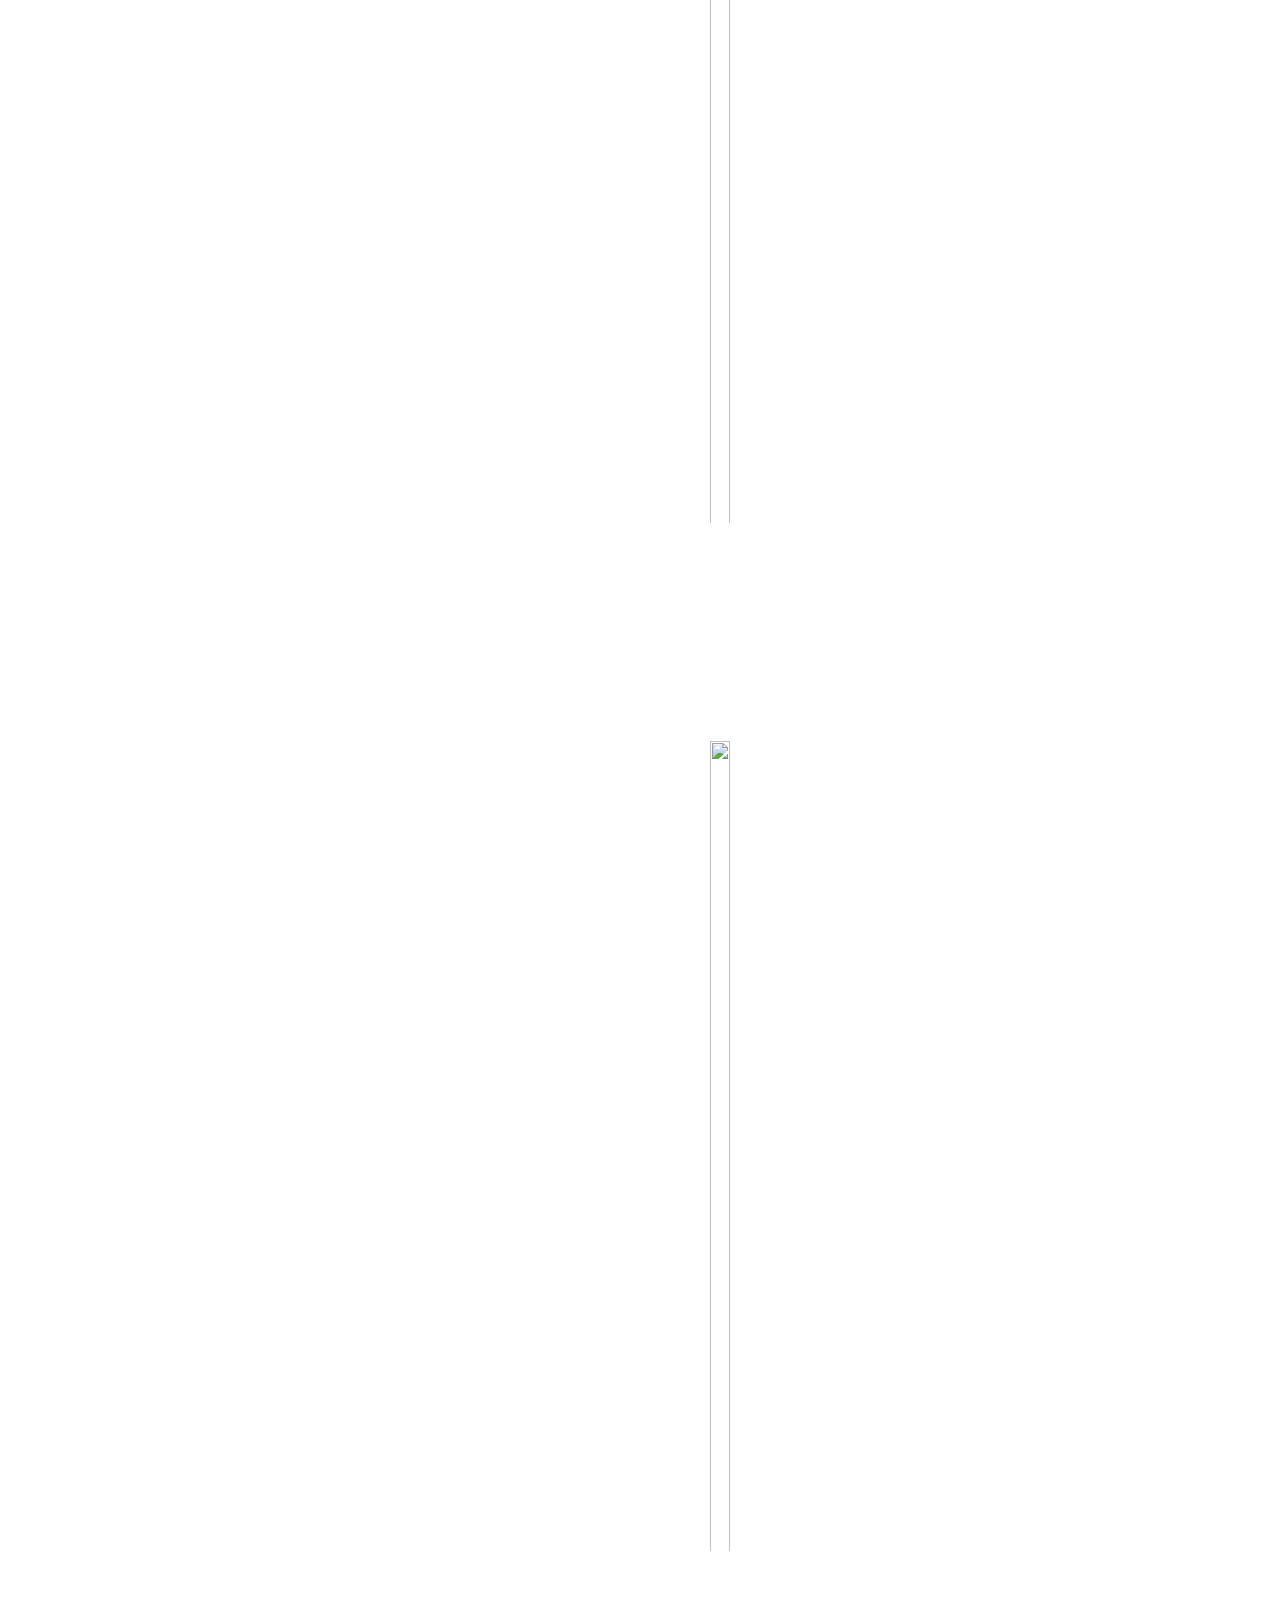
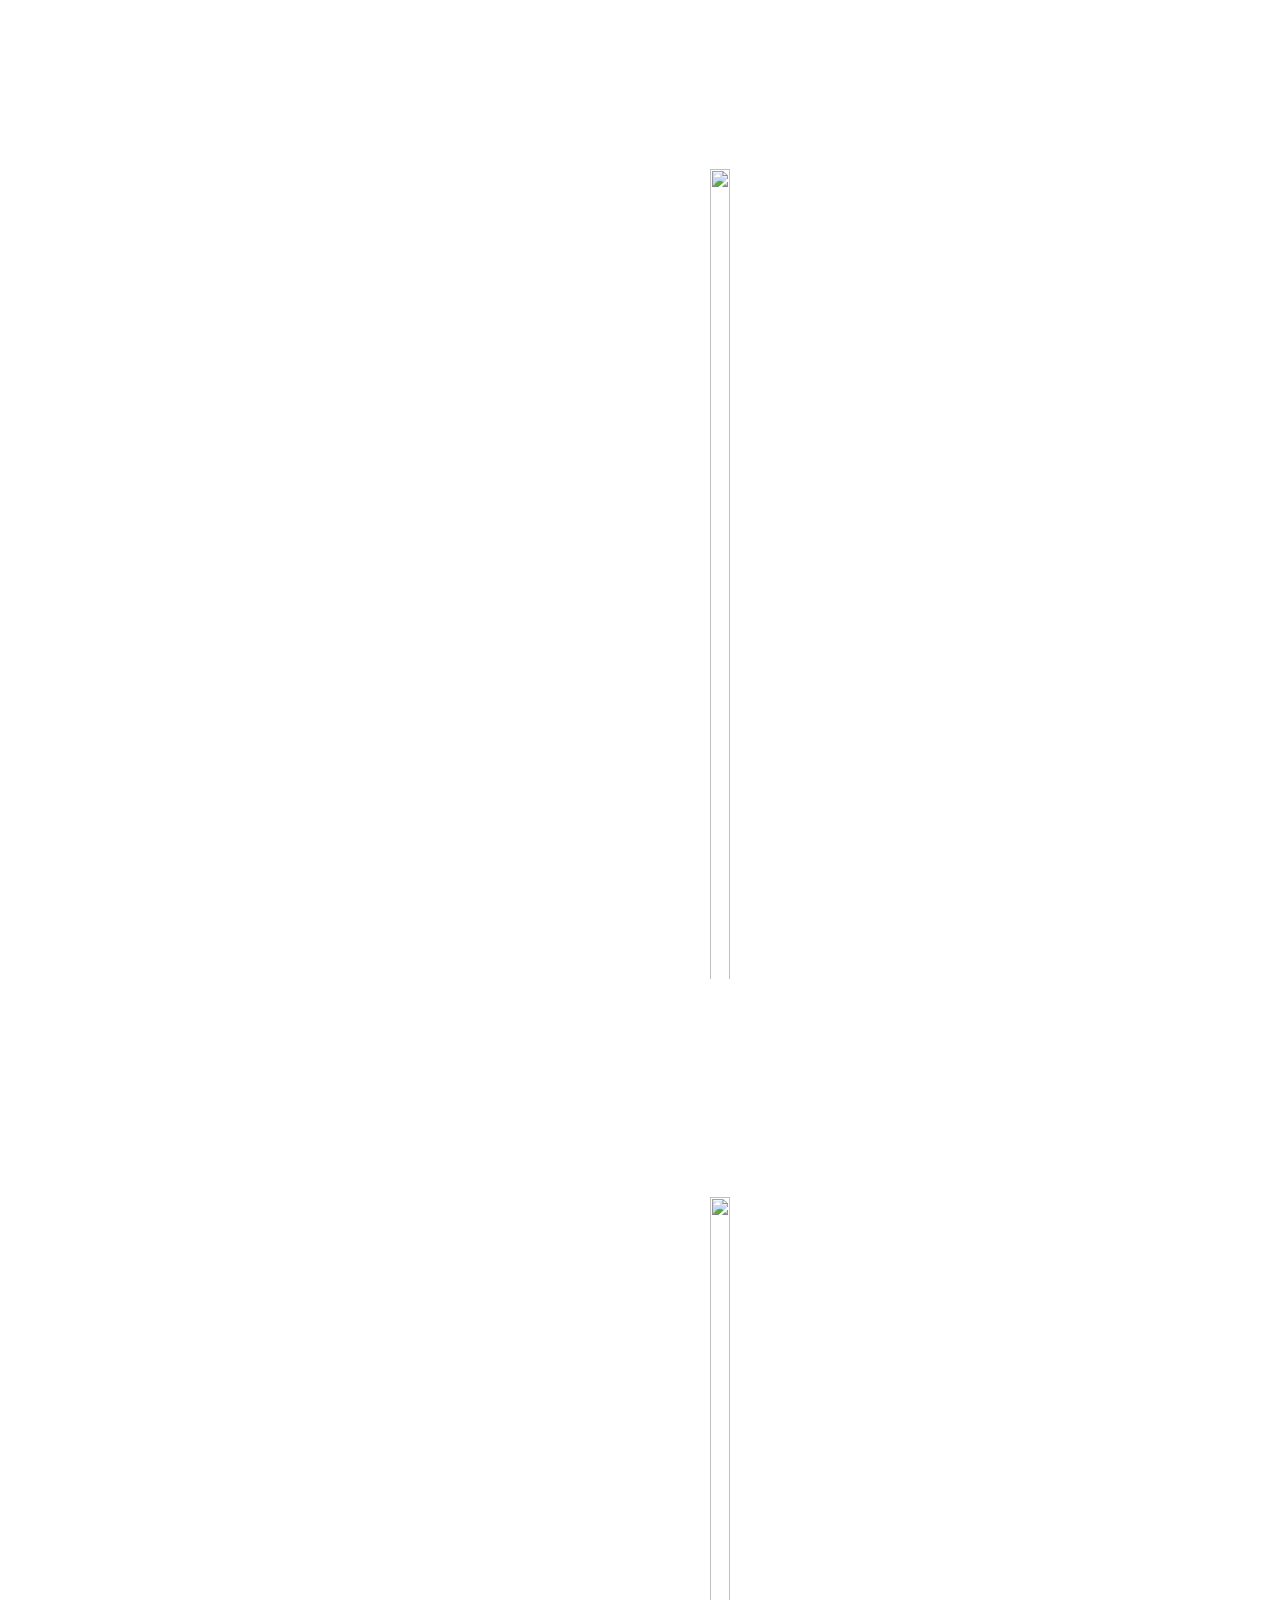
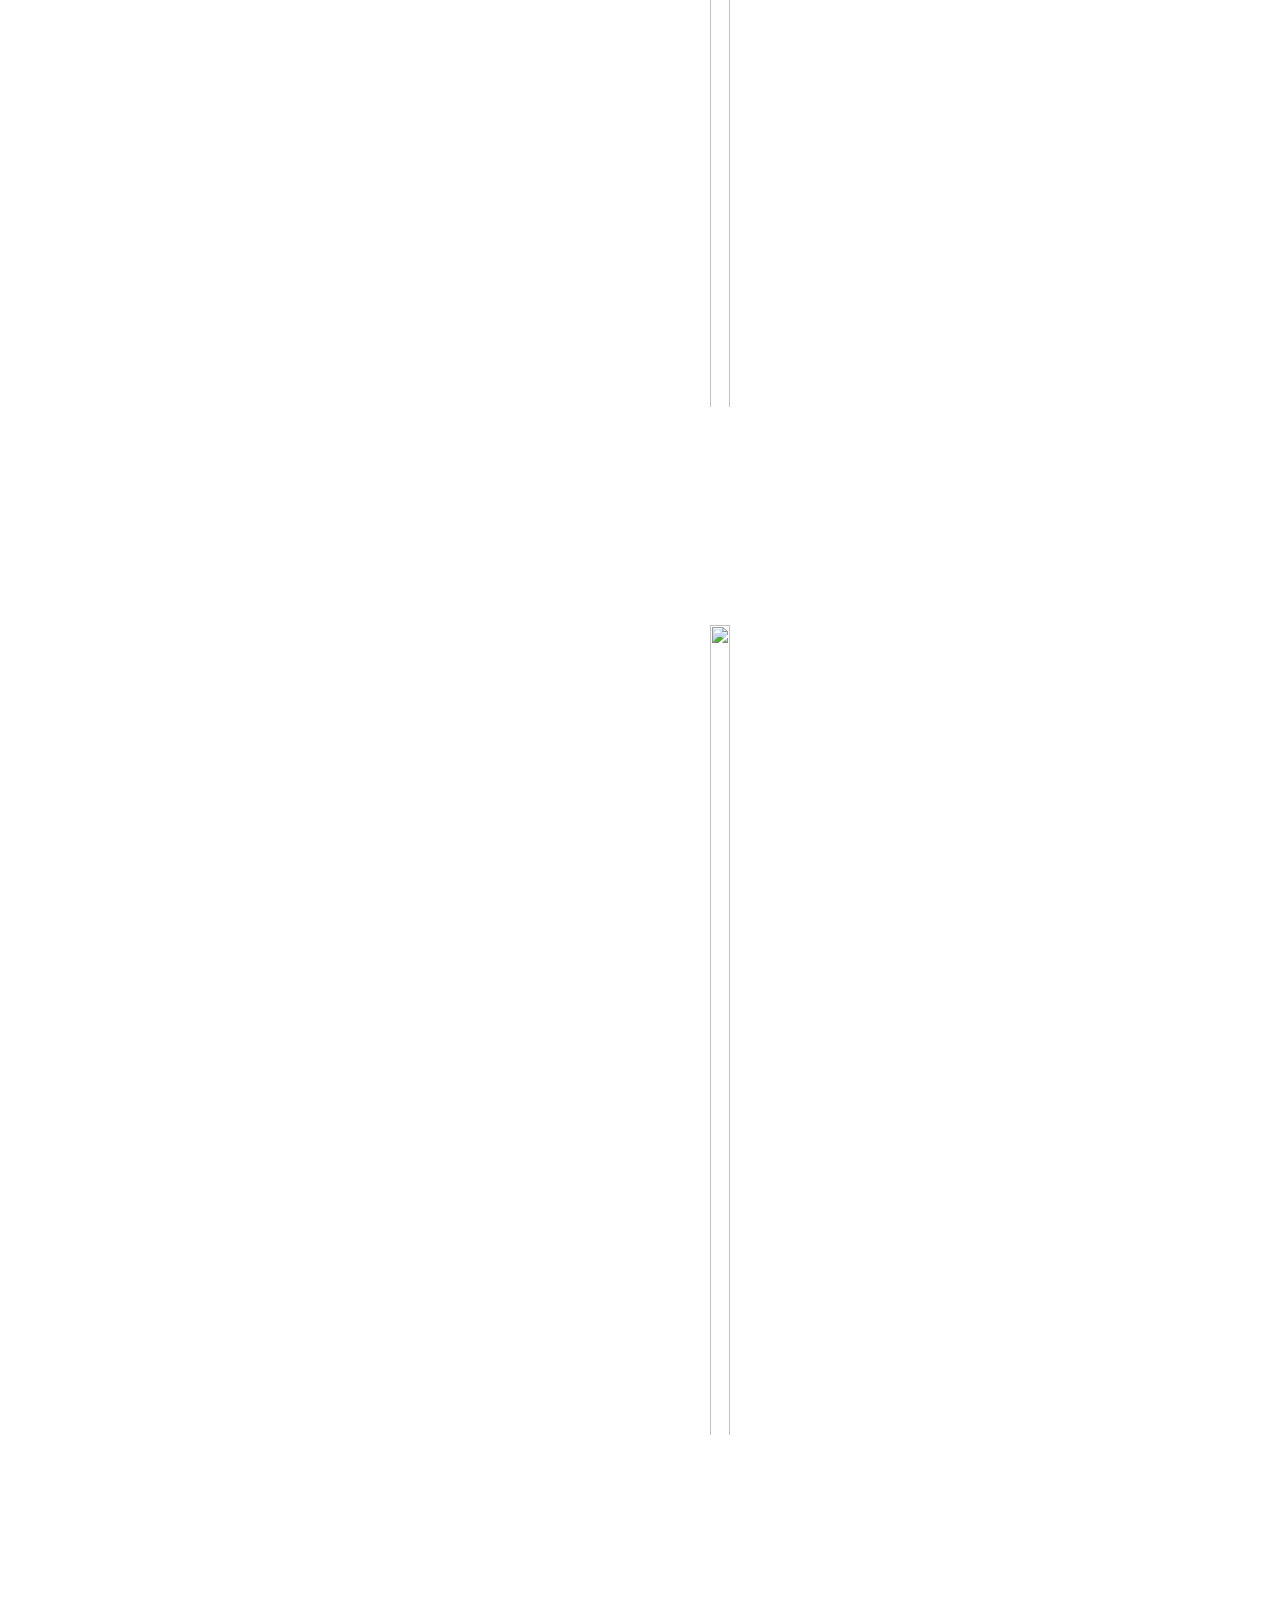
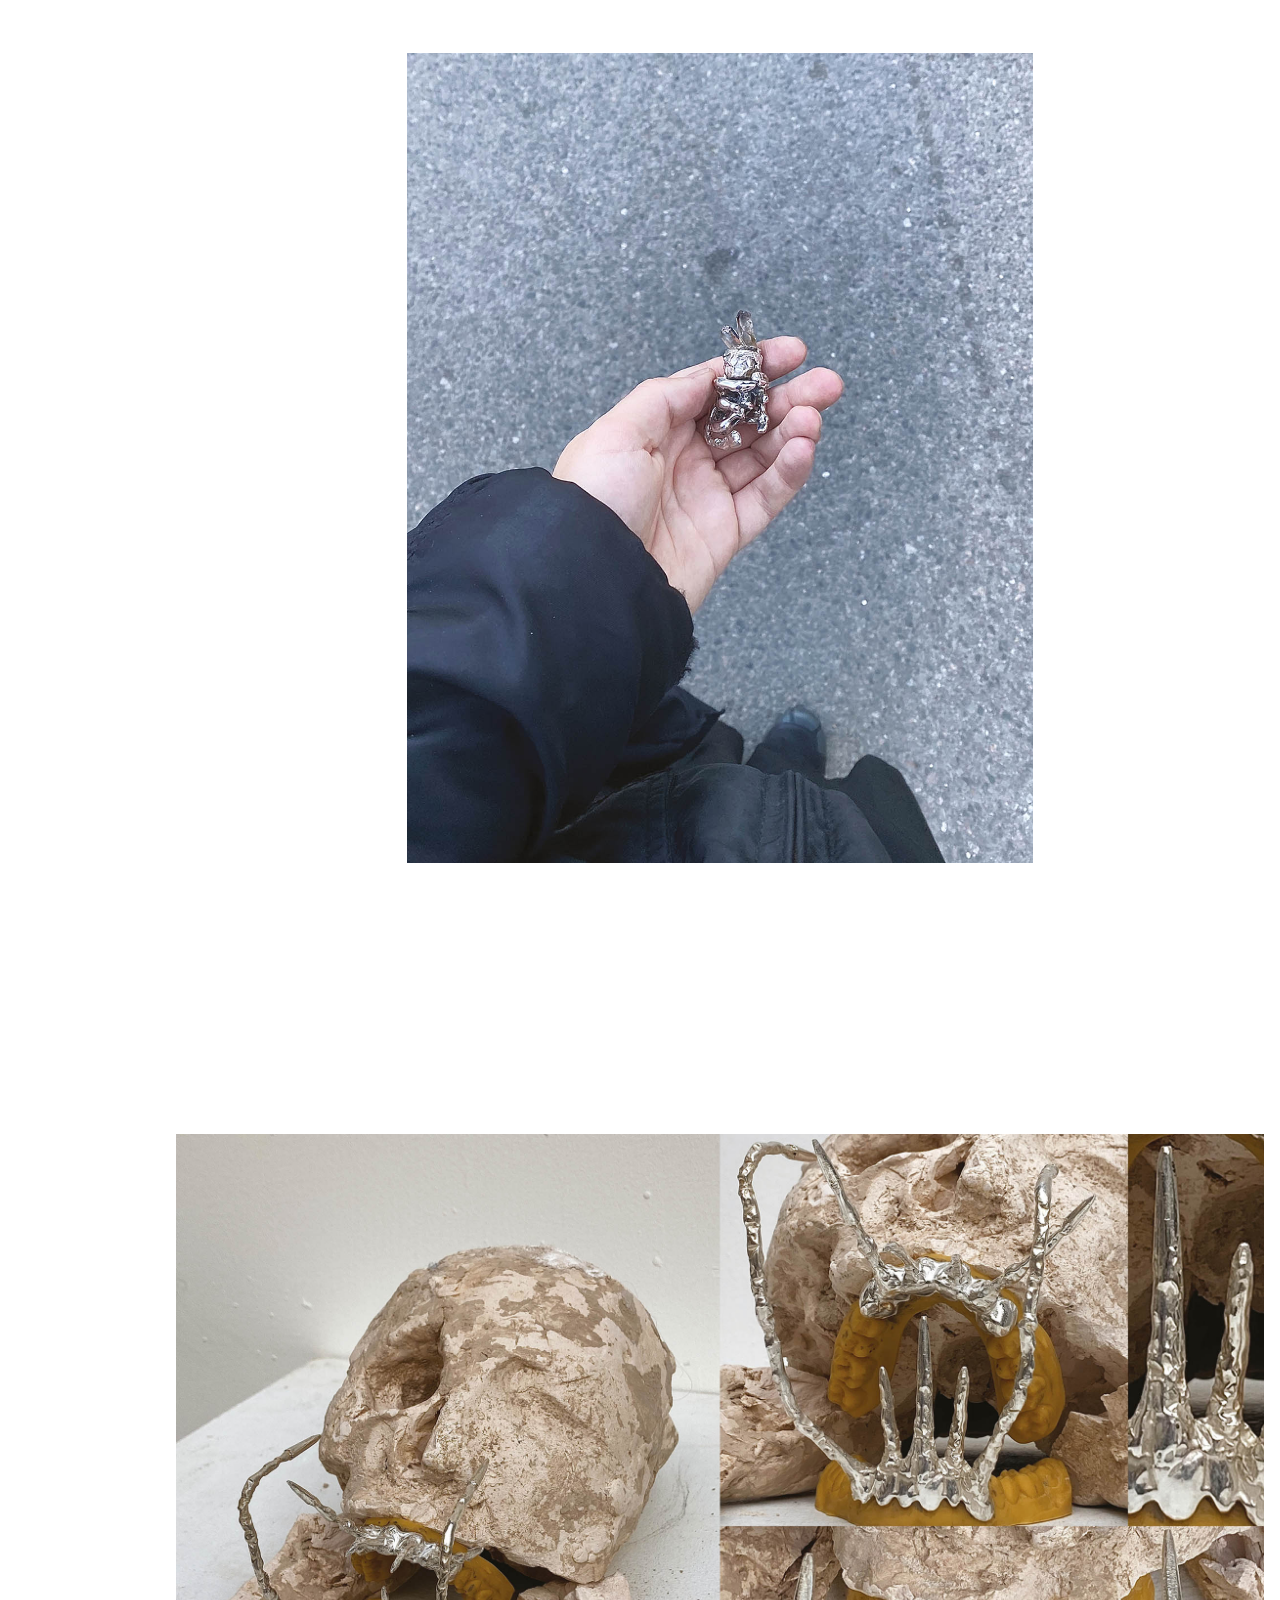
==== commit 44b87a96: "folderchange" ====
--- a/Archive/Archive.html
+++ b/Archive/Archive.html
@@ -3,8 +3,8 @@
 <head>
     <meta charset="UTF-8">
     <meta name="viewport" content="width=device-width, initial-scale=1.0">
-    <script src="/Archive/js/archive.js" defer></script>
-    <link rel="stylesheet" type="text/css" href="/Archive/css/archive-style.css" />    
+    <script src="/js/archive.js" defer></script>
+    <link rel="stylesheet" type="text/css" href="/css/archive-style.css" />    
     <title>Archive</title>
 </head>
 <body>
--- a/css/archive-style.css
+++ b/css/archive-style.css
@@ -0,0 +1,165 @@
+@font-face {
+    font-family: "Helvetica Bold";
+    src: url(../Fonts/helvetica-bold.woff);
+}
+
+html {
+    scroll-behavior: smooth;
+
+}
+
+body {
+    font-family: "Helvetica Bold", Arial, sans-serif;
+    font-weight: bold;
+    letter-spacing: -.01rem;
+
+    padding: 1rem;
+    margin: 0;
+
+    display: flex;
+    justify-content: flex-end;
+
+    min-width: 1200px;
+    overflow-x: hidden;
+}
+
+
+/* SIDEBAR */
+
+
+div.sidebar {
+    position: fixed;
+    height: calc(100dvh - 2rem);
+    width: min-content;
+    left: 1rem;
+    padding: 0;
+
+    display: flex;
+    justify-content: center;
+    align-items: flex-start;
+
+    z-index: 10;
+}
+
+img {
+    position: absolute;
+    height: calc(100dvh - 2rem);
+}
+
+
+
+div.nav-bar {
+    position: relative;
+    width: min-content;
+    top: 60%;
+
+    display: flex;
+    justify-content: center;
+    align-items: center;
+    flex-flow: column nowrap;
+}
+
+div.nav-bar a {
+    position: relative;
+    width: min-content;
+
+    text-decoration: none;
+    font-size: 1rem;
+    line-height: 1rem;
+    text-align: center;
+    white-space: nowrap;
+
+    color: black;
+
+    cursor: pointer;
+}
+
+div.nav-bar a:hover {
+    width: calc(min-content + 1rem);
+
+    background-color: white;
+}
+
+
+/* FEED */
+
+
+div.feed {
+    position: absolute;
+    width: 85dvw;
+    min-width: 1000px;
+    /* max-height: calc(100dvh - 2rem); */
+
+    display: flex;
+    flex-flow: column nowrap;
+    justify-content: flex-start;
+    align-items: center;
+    row-gap: 8rem;
+
+    /* padding-top: 2rem; */
+/*     padding-bottom: 4rem; */
+}
+
+div.article {
+    height: calc(100dvh - 0rem);
+    display: flex;
+    align-items: center;
+}
+
+div.article img {
+    position: relative;
+    object-fit: contain;
+    width: 100%;
+    max-height: 90dvh;
+}
+
+div.feed-space {
+    position: relative;
+    width: 100%;
+    min-height: 2rem;
+}
+
+/* CAPTIONS */
+
+div.caption-frame {
+    position: fixed;
+    width: 85dvw;
+    min-width: 1000px;
+    height: calc(100dvh - 2rem);
+
+    display: flex;
+    flex-flow: row nowrap;
+    row-gap: 1rem;
+    justify-content: space-between;
+
+    z-index: 10;
+}
+
+div.caption-container {
+    position: relative;
+    height: 100%;
+    width: calc(50% - .5rem);
+
+    display: flex;
+    align-items: flex-end;
+    justify-content: center;
+}
+
+div.caption {
+    position: relative;
+    bottom: 4rem;
+
+    display: flex;
+    justify-content: center;
+    column-gap: 1rem;
+}
+
+div.caption p {
+    margin: 0;
+
+    font-size: .75rem;
+    text-transform: uppercase;
+
+    background-color: white;
+    white-space: nowrap;
+}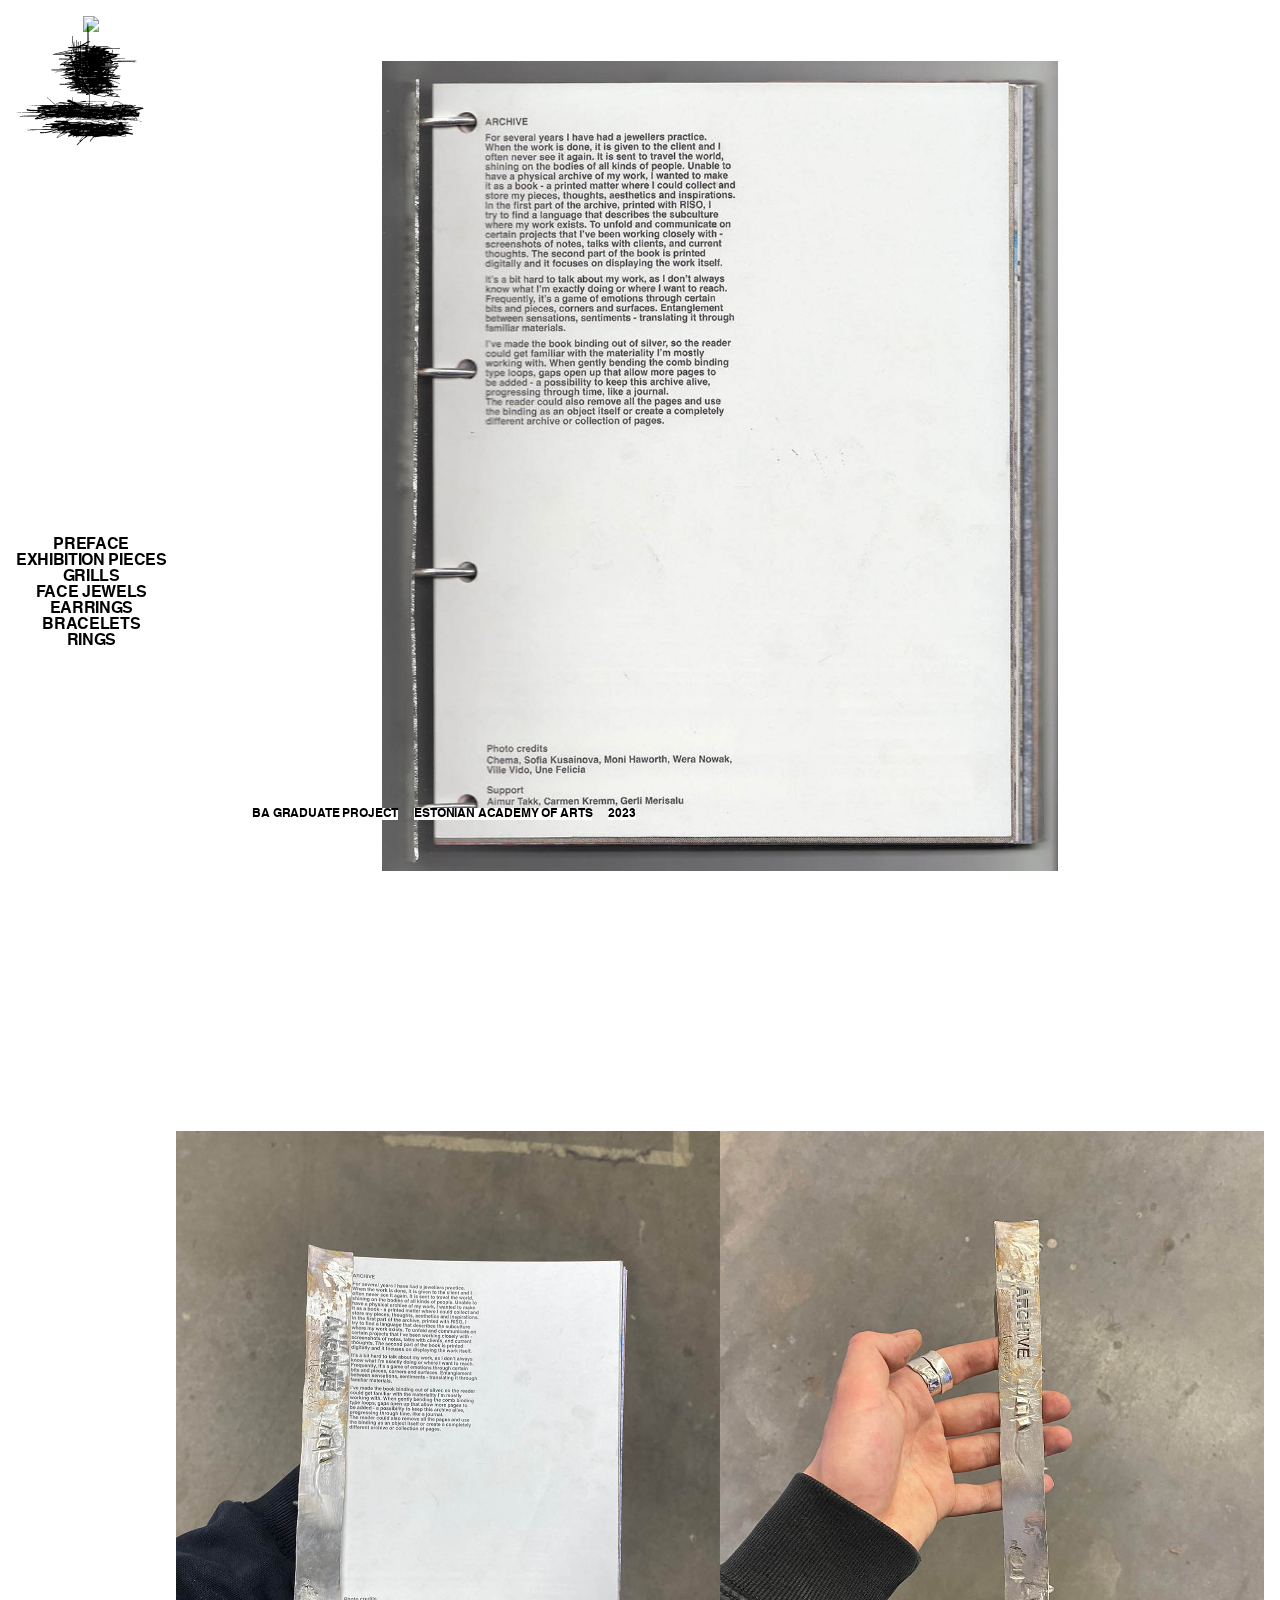
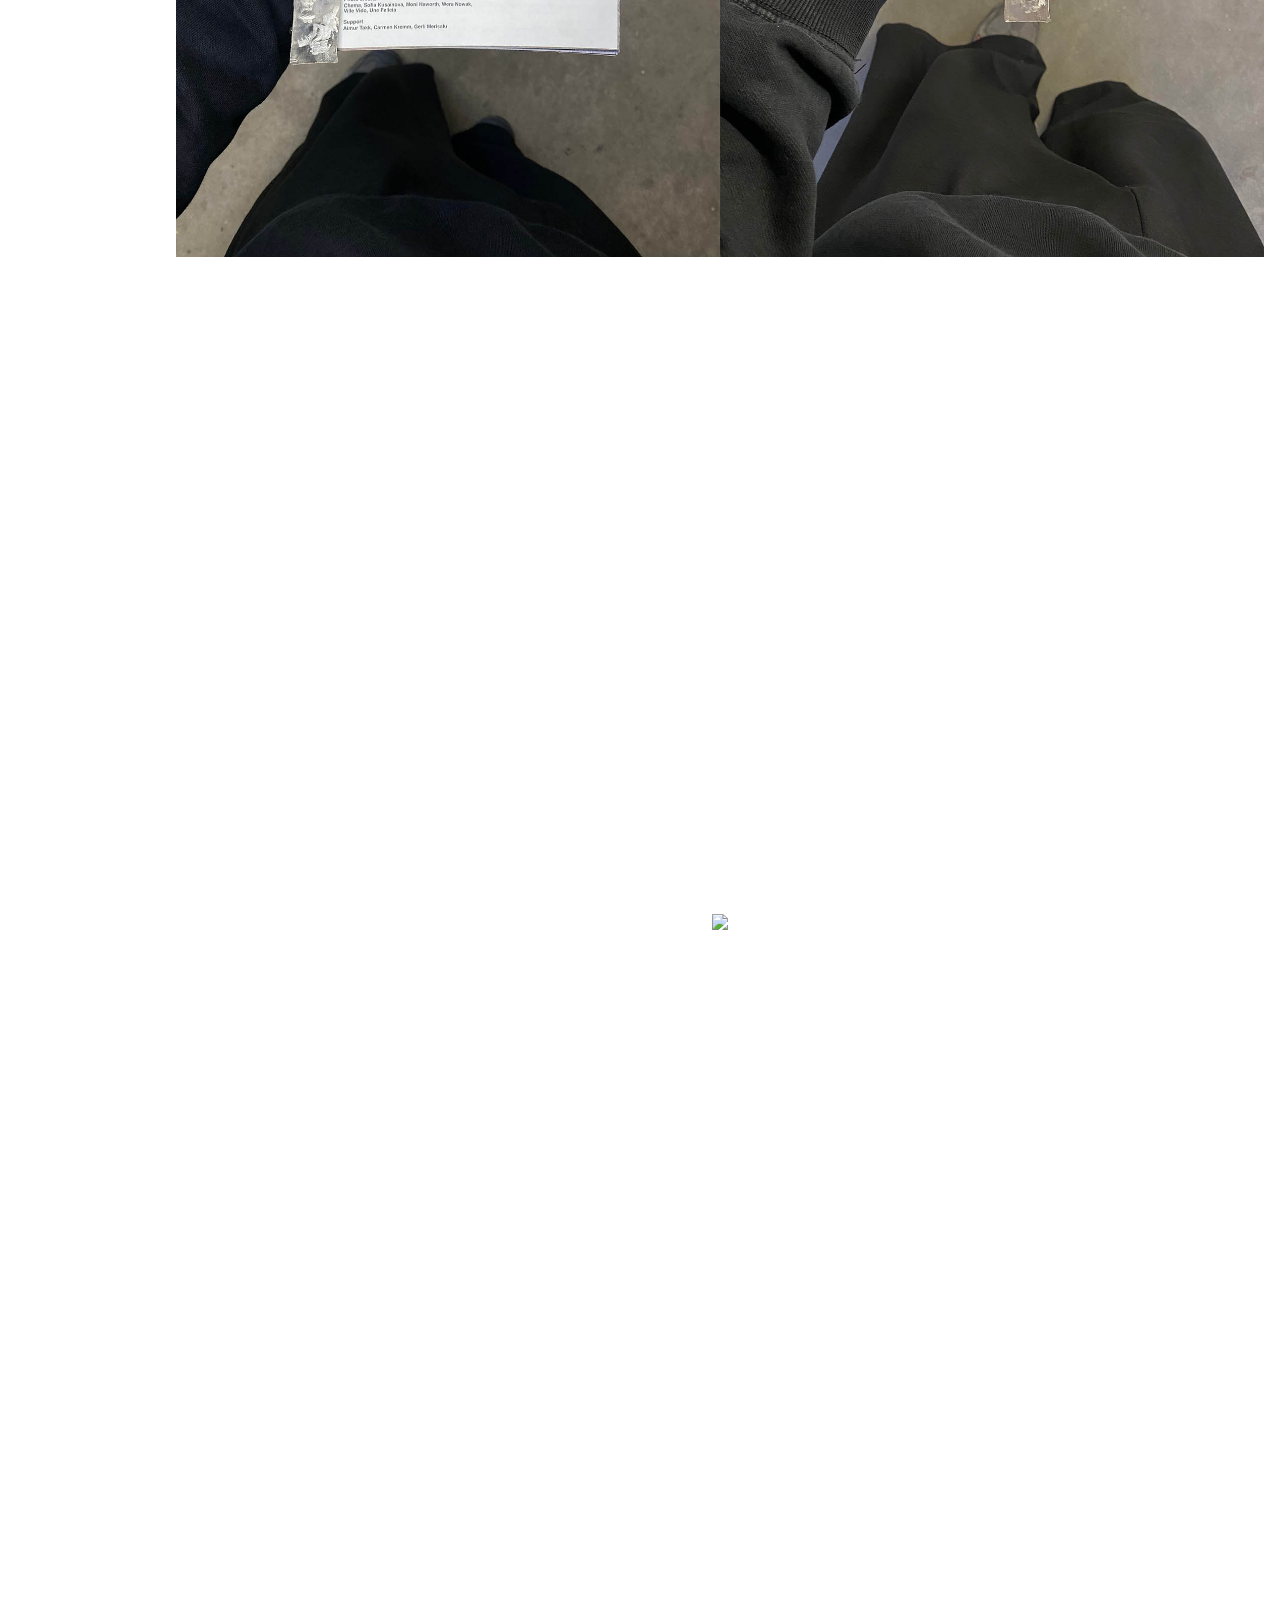
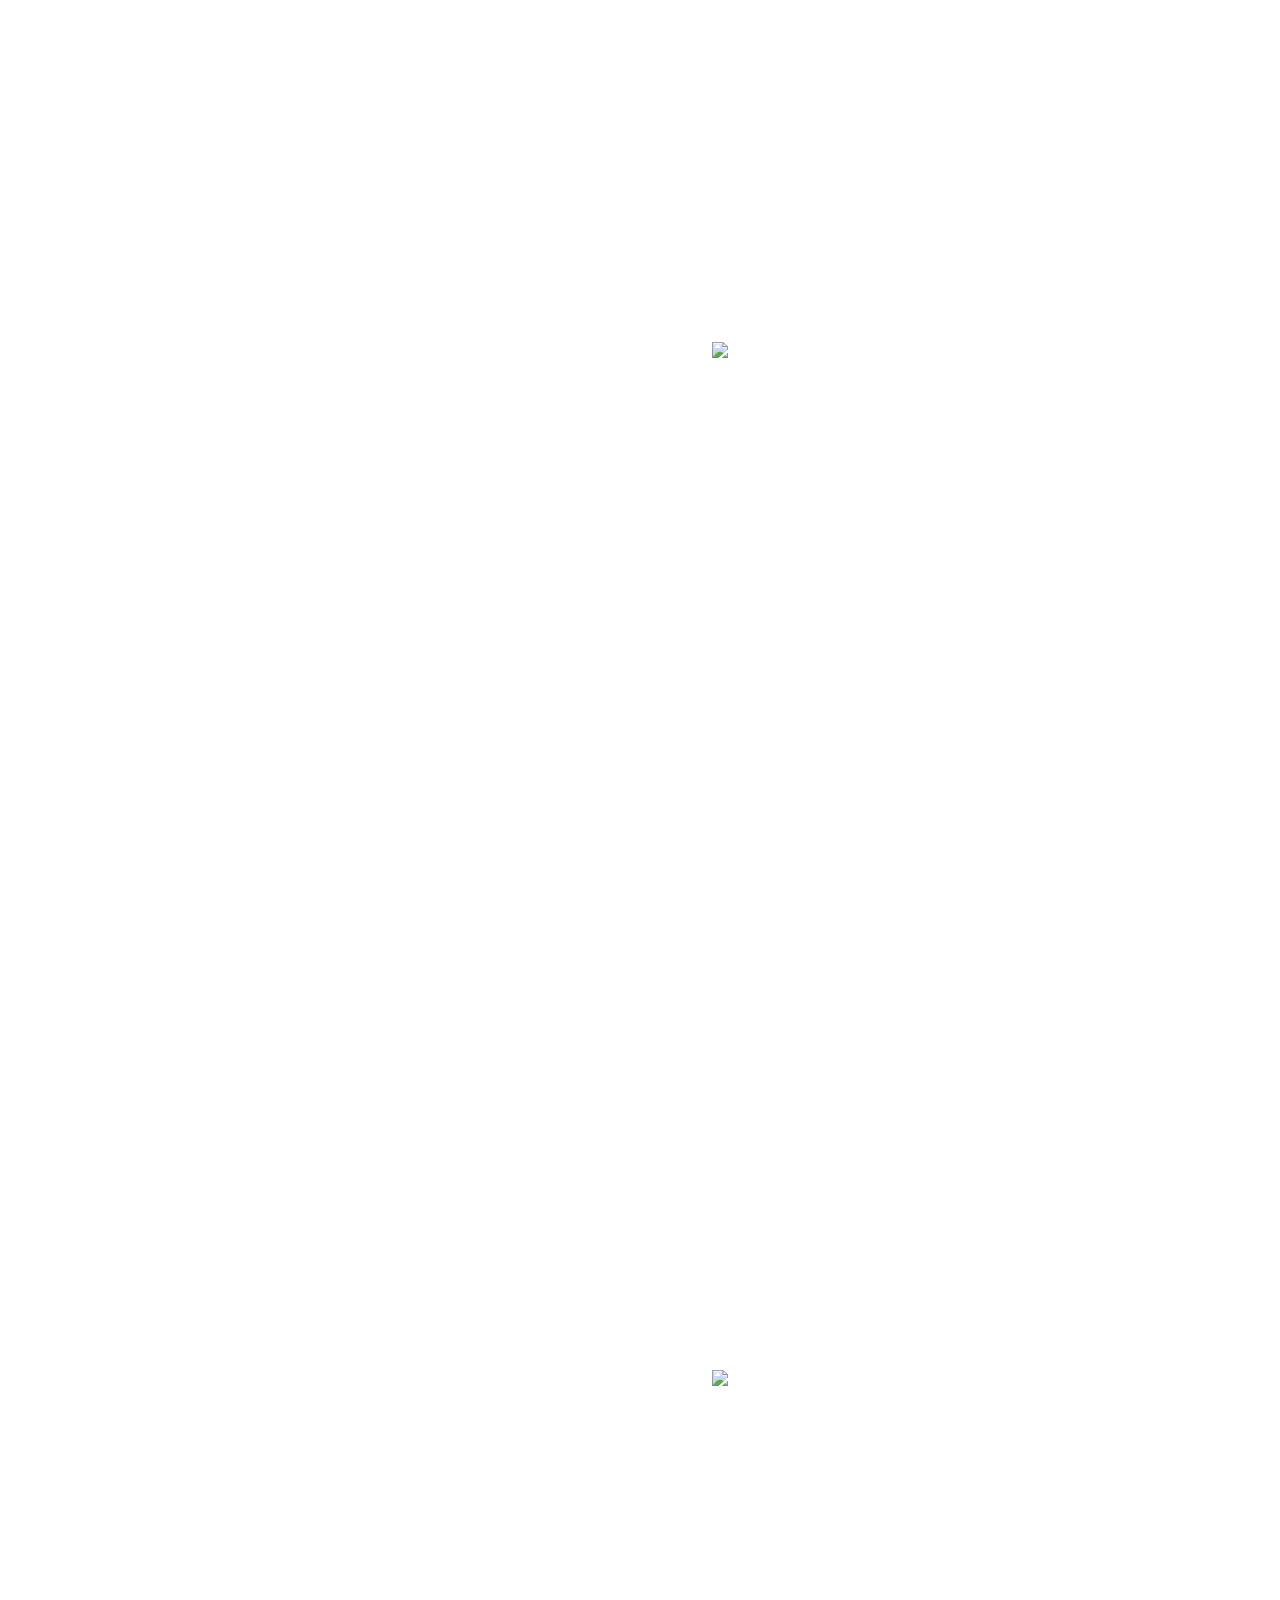
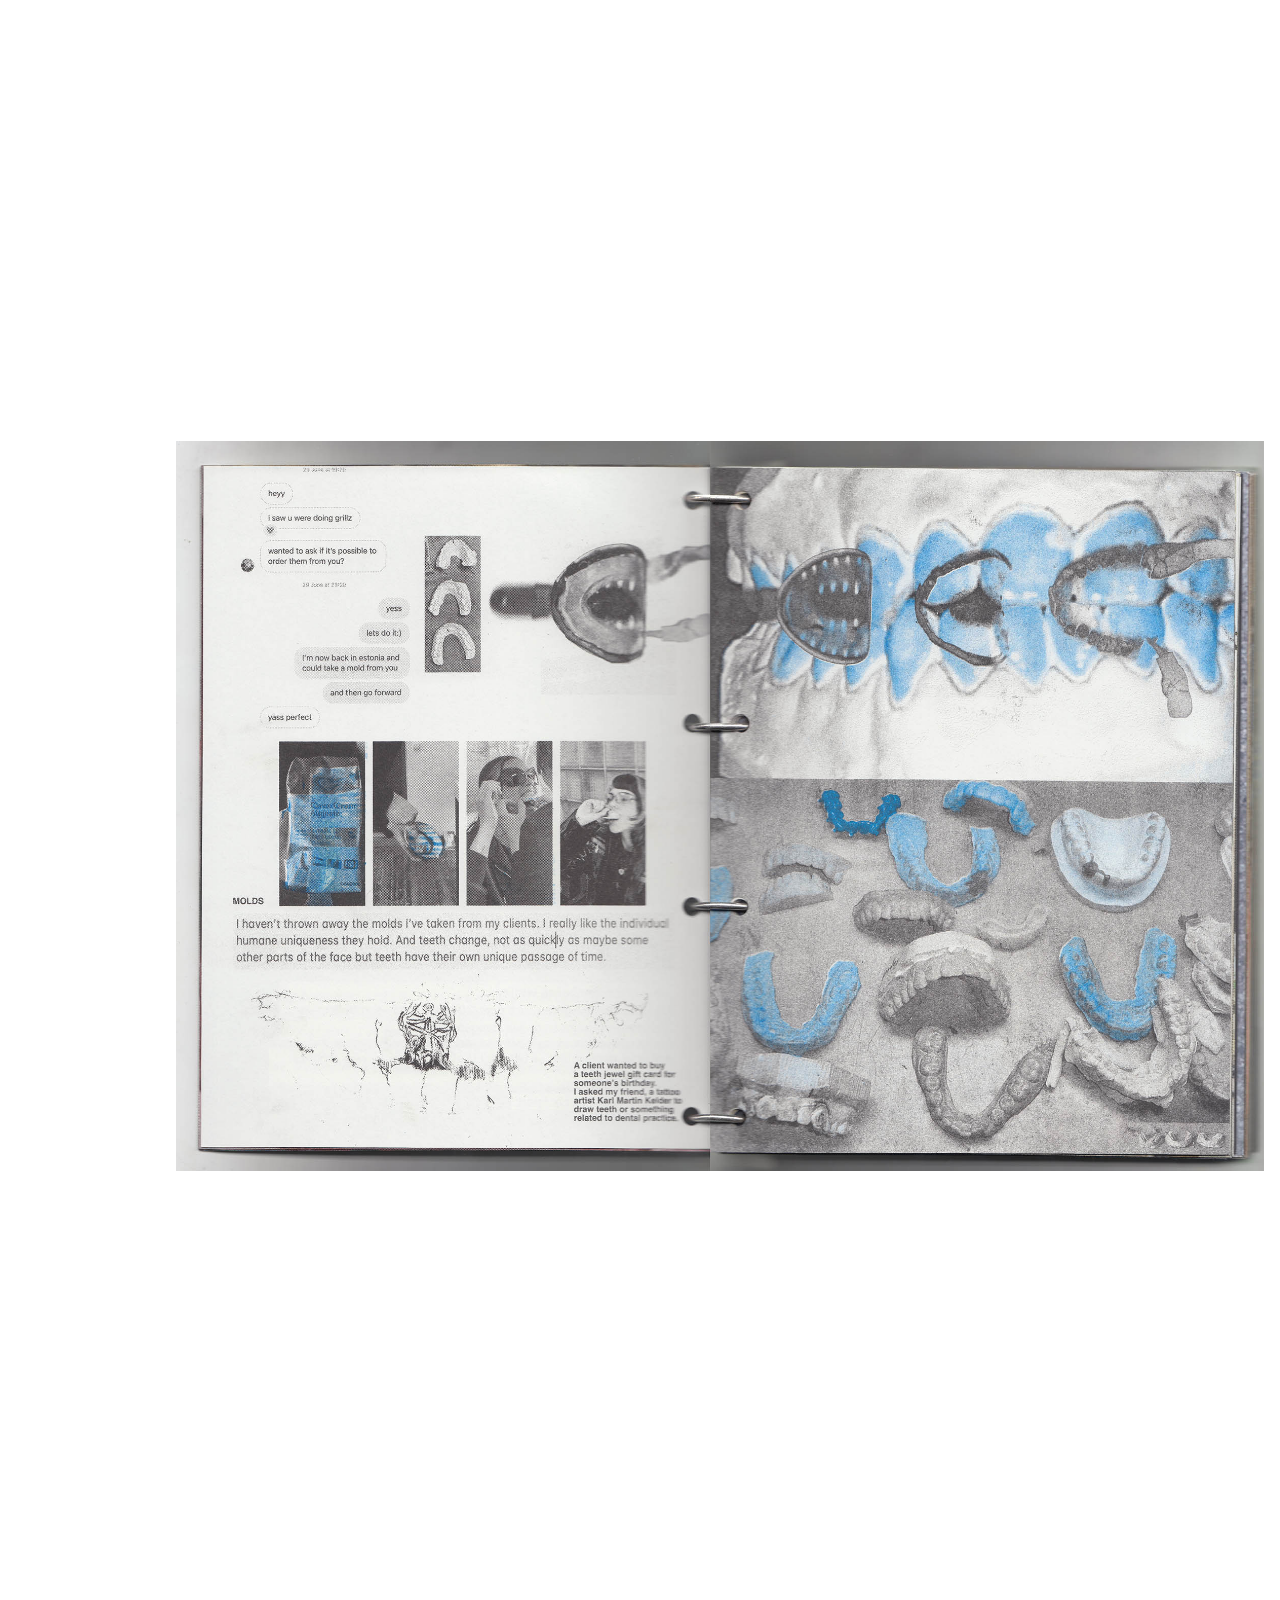
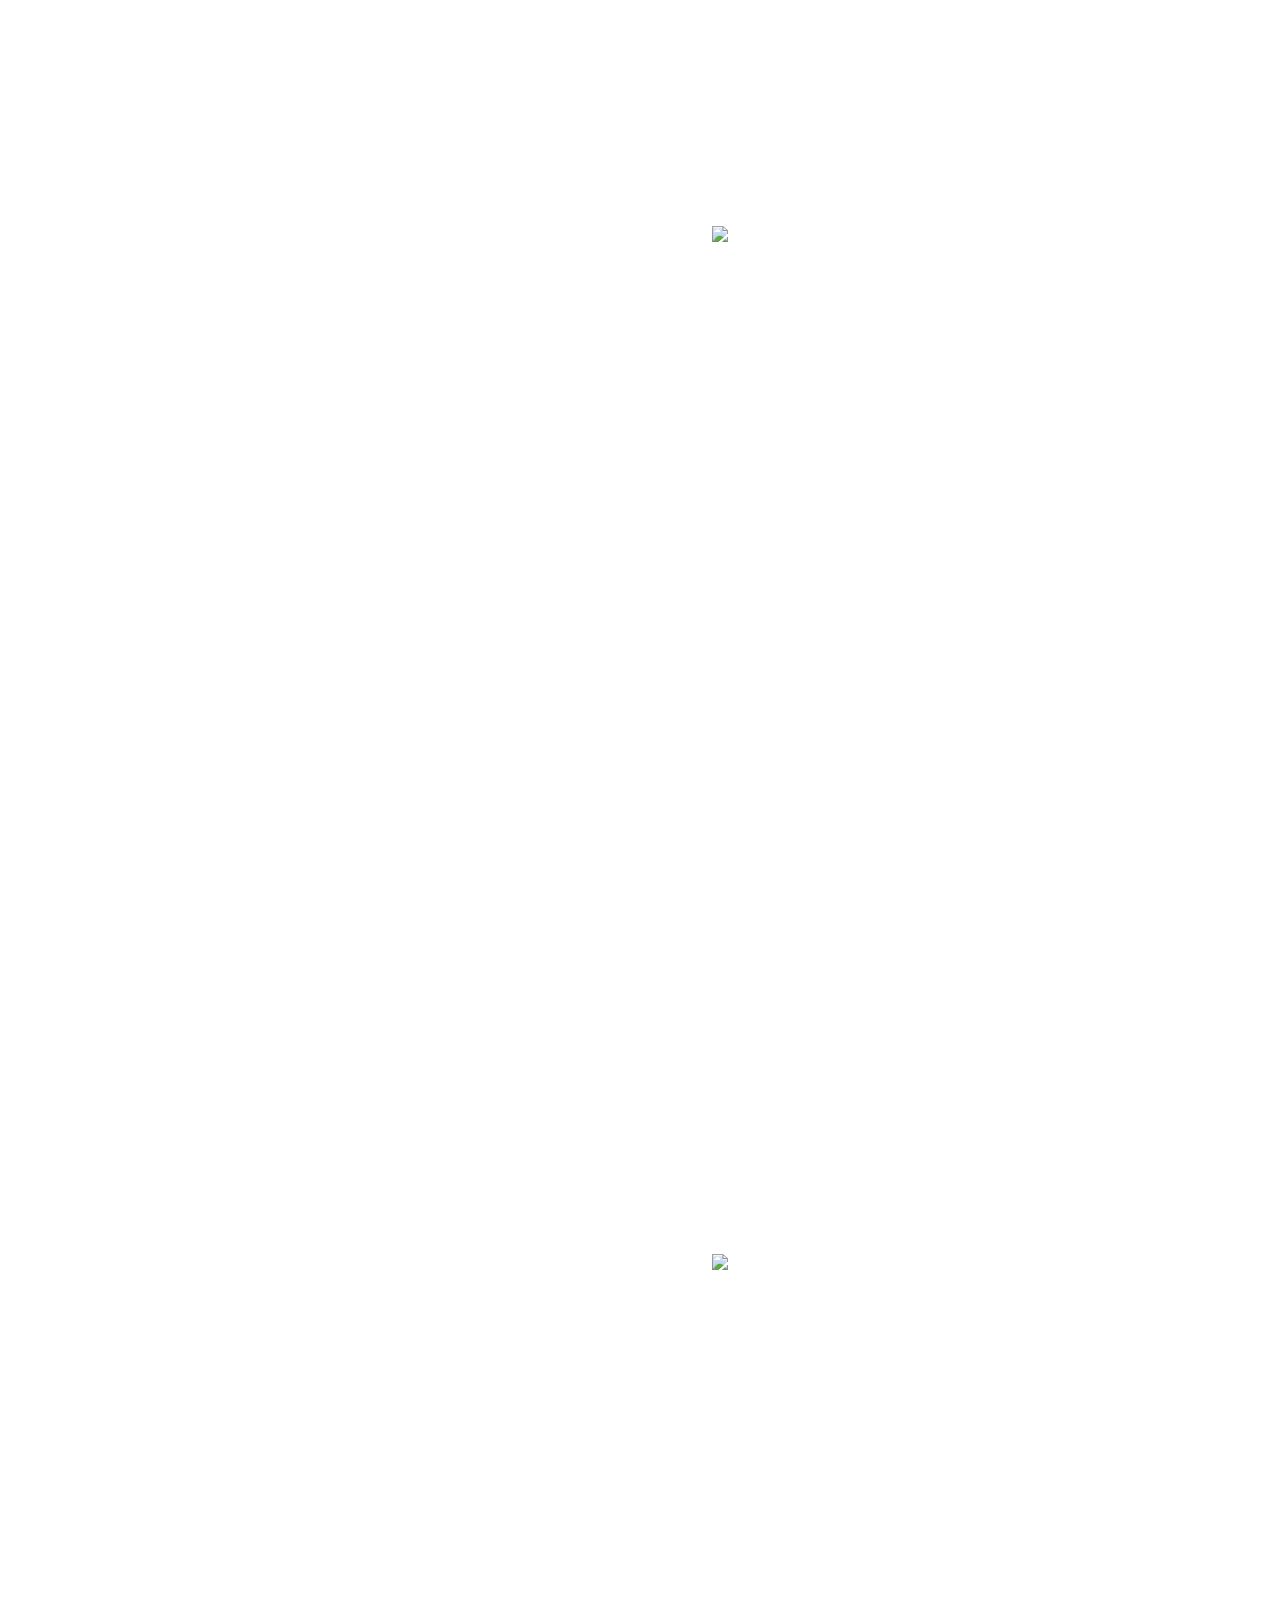
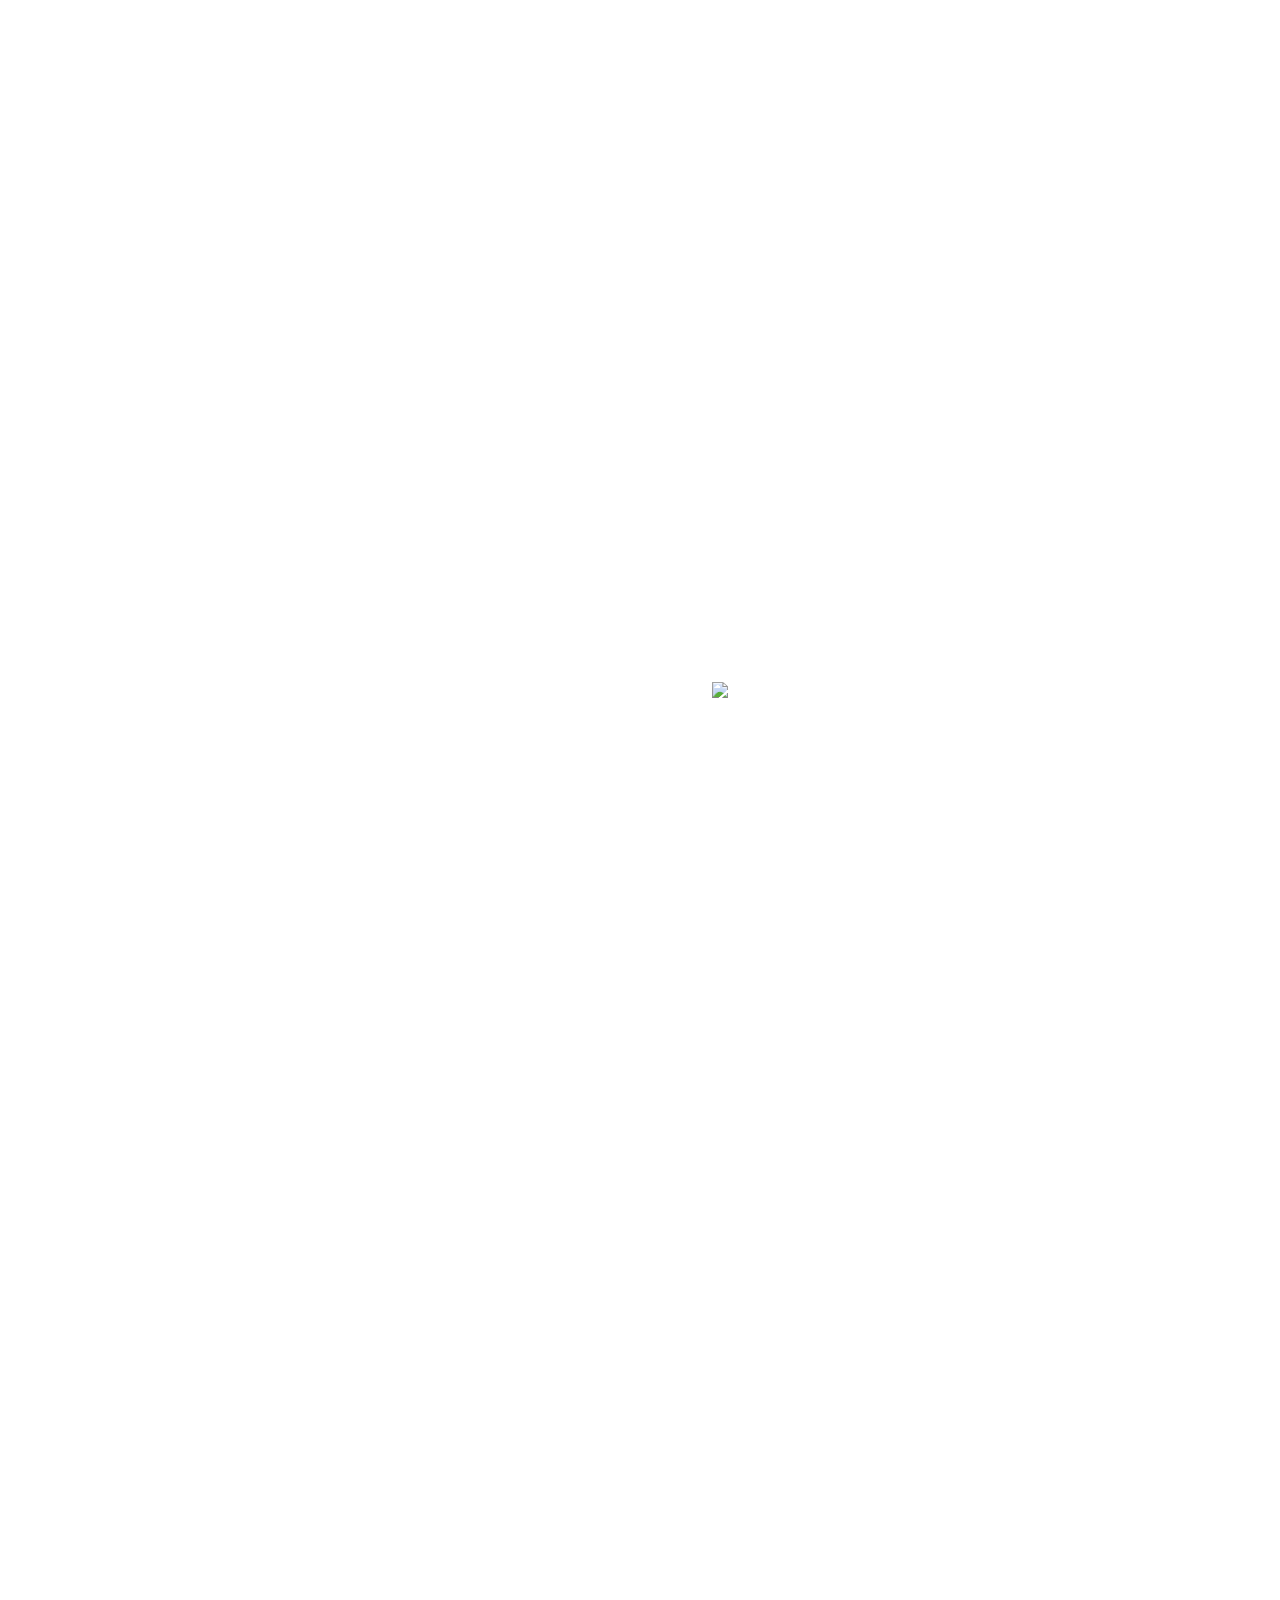
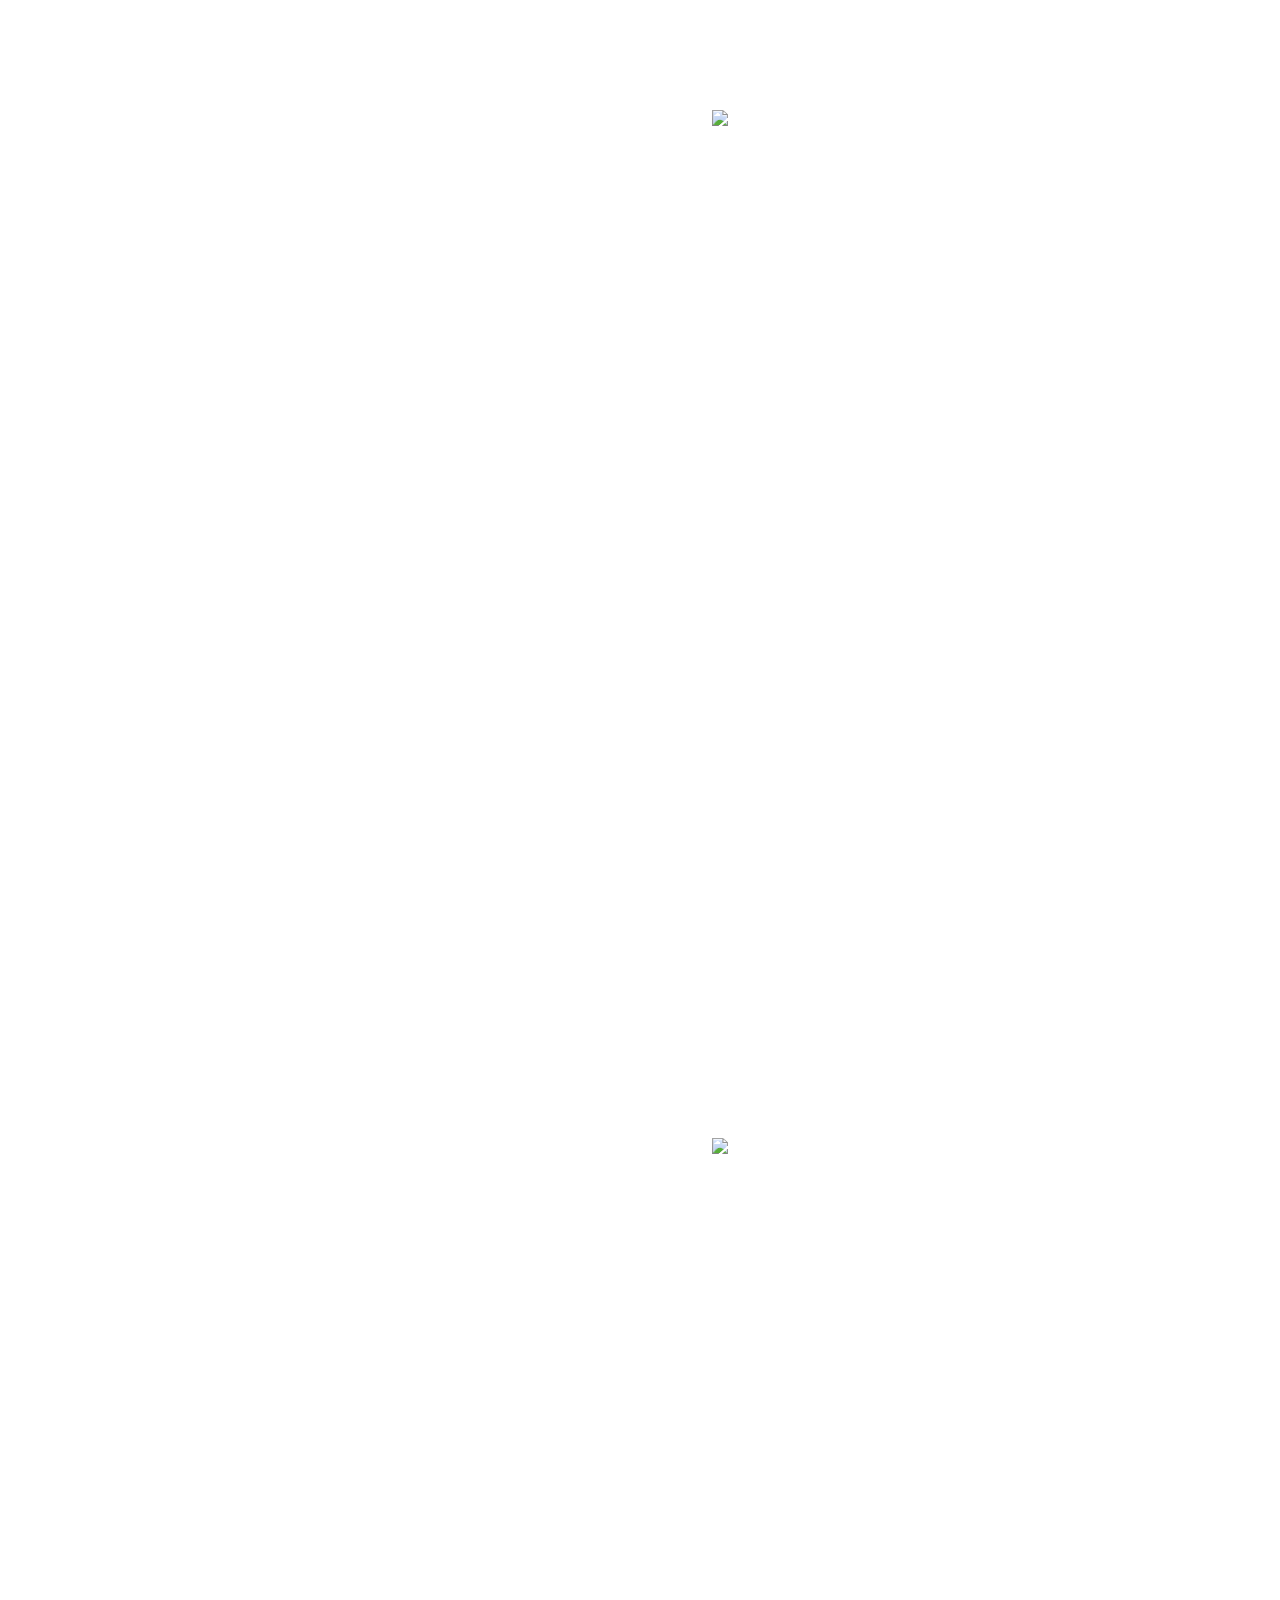
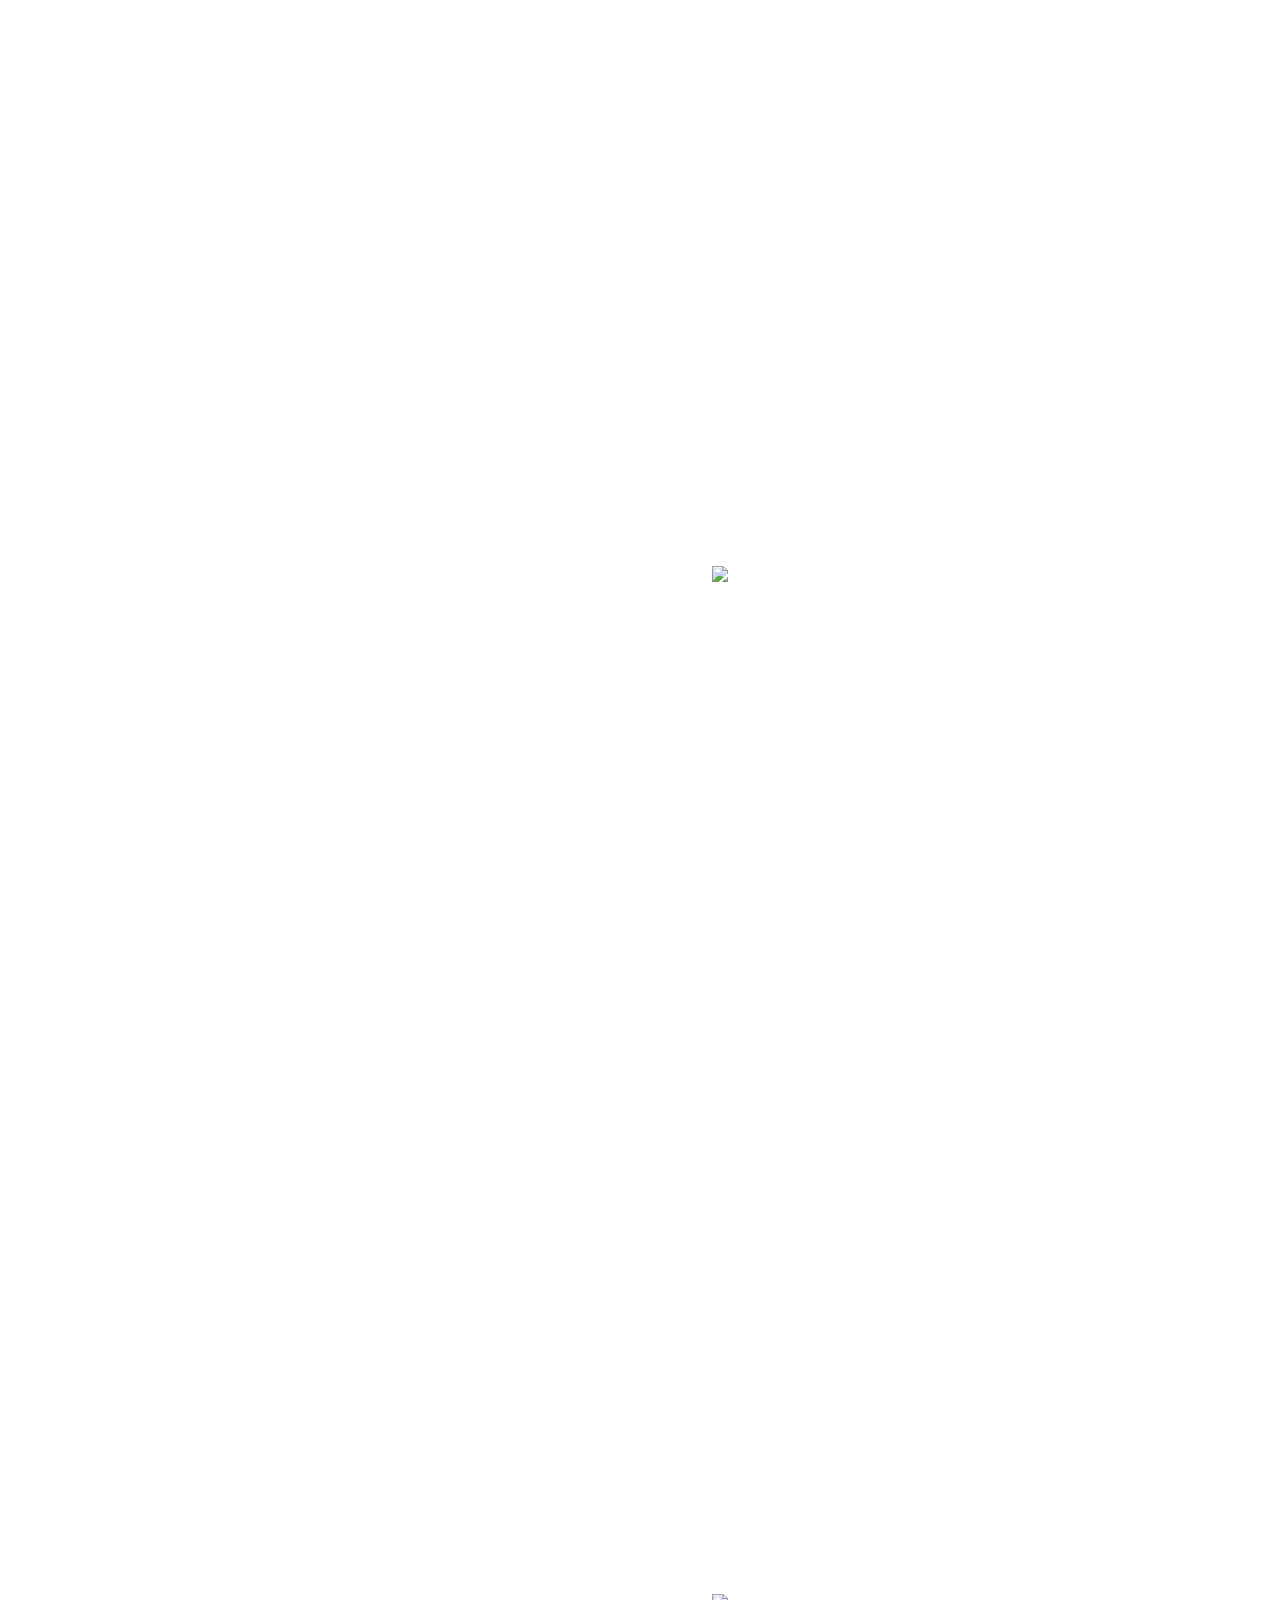
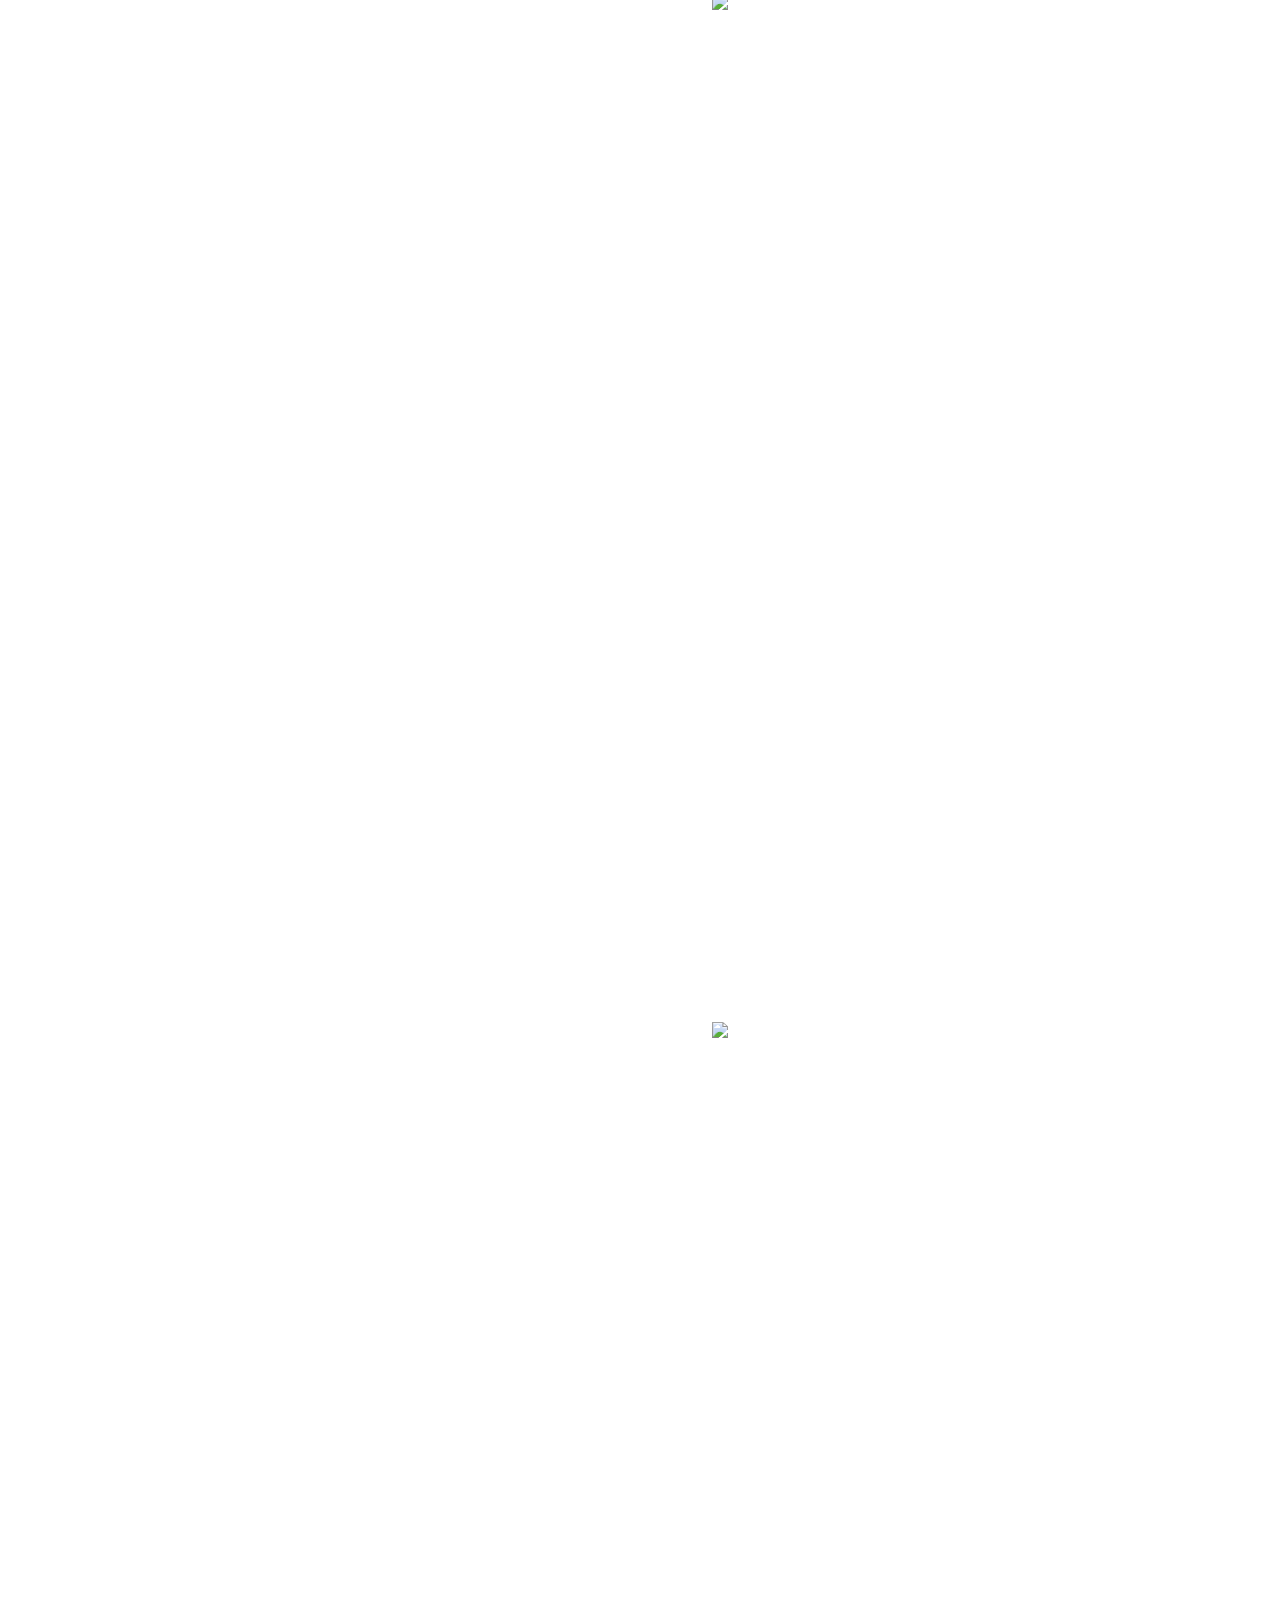
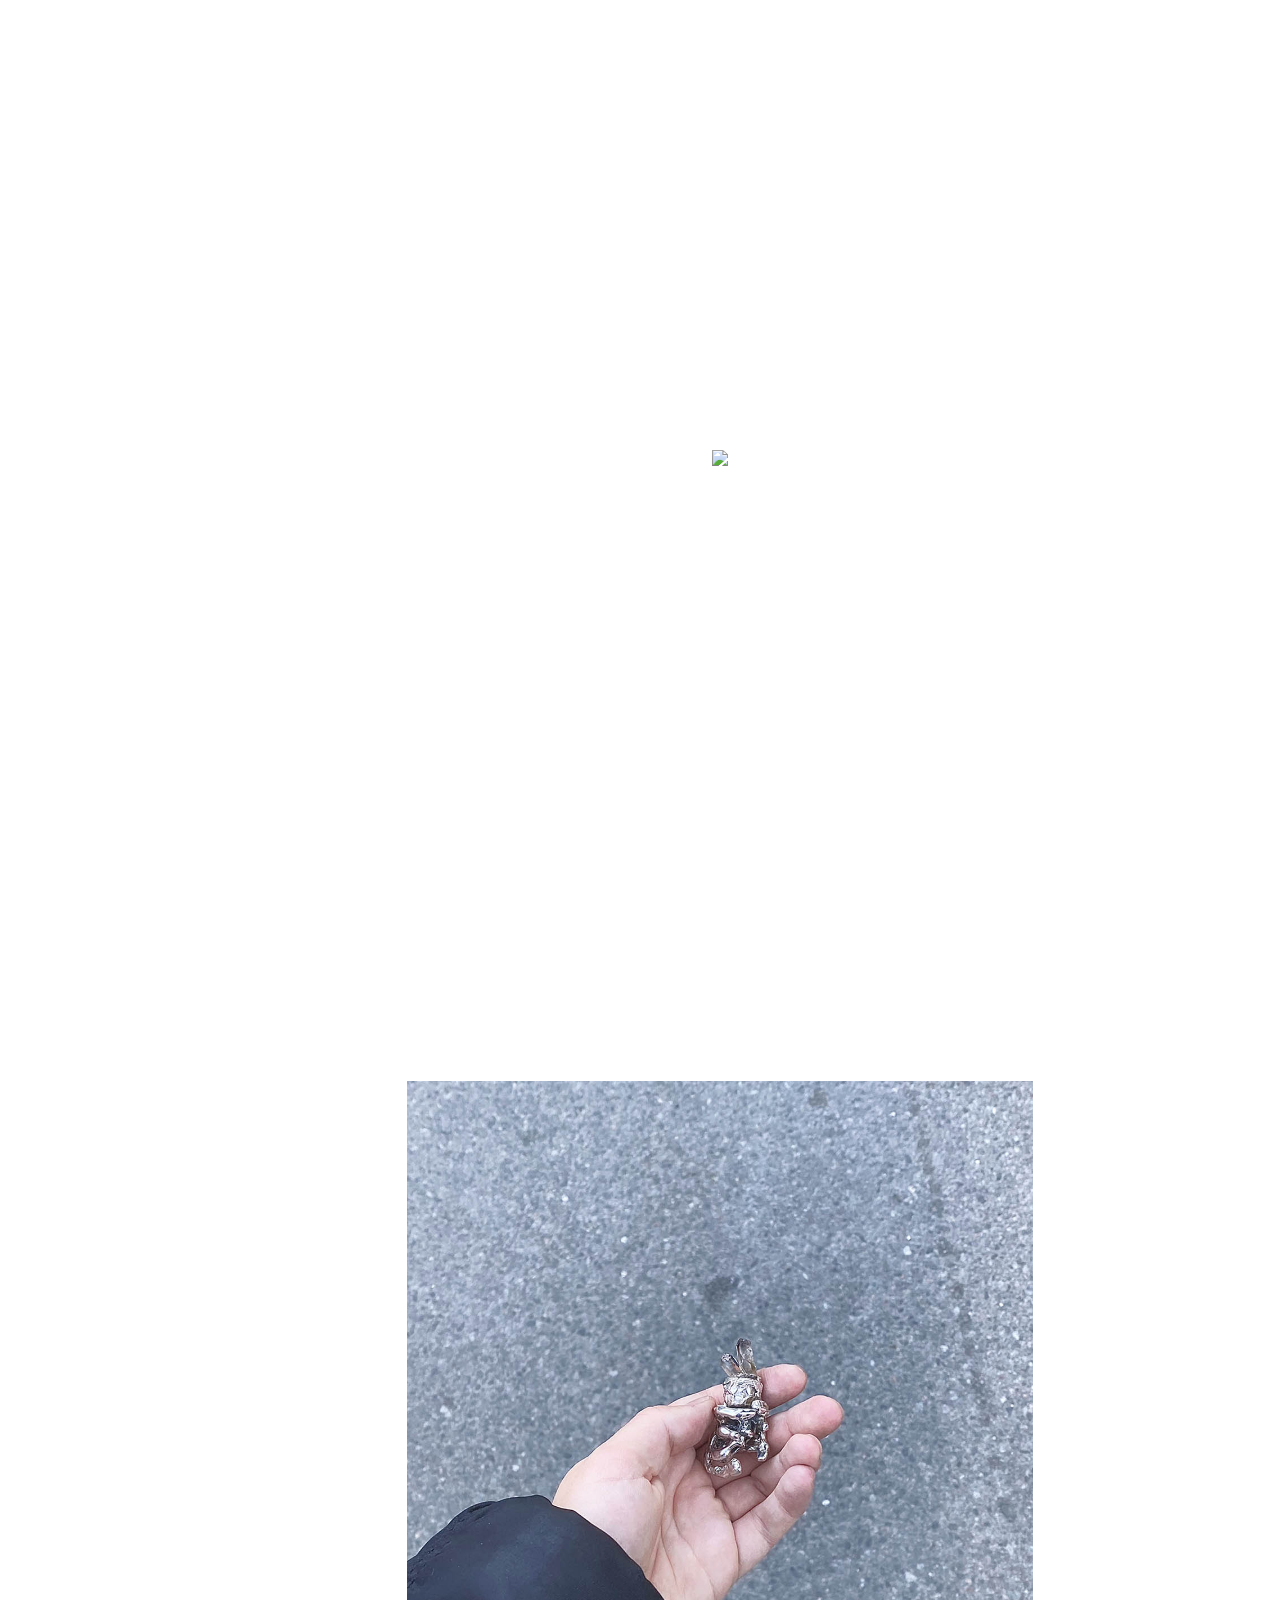
==== commit b4fbe9af: "landingpage test" ====
--- a/Archive/Archive.html
+++ b/Archive/Archive.html
@@ -3,13 +3,16 @@
 <head>
     <meta charset="UTF-8">
     <meta name="viewport" content="width=device-width, initial-scale=1.0">
-    <script src="/js/archive.js" defer></script>
-    <link rel="stylesheet" type="text/css" href="/css/archive-style.css" />    
+    <script src="../js/archive.js" defer></script>
+    <link rel="stylesheet" type="text/css" href="../css/archive-style.css" />    
     <title>Archive</title>
 </head>
 <body>
     <div class="sidebar">
         <img class="sidebar-spine" src="../Archive/Images/ErikMerisalu-Website-Archive-Spine.png">
+        <div id="logo-container" class="logo-container">
+            <img id="logo" class="logo" src="">
+        </div>
         <div class="nav-bar">
             <a href="#feed">PREFACE</a>
             <a href="#exhibition-pieces">EXHIBITION PIECES</a>
--- a/css/archive-style.css
+++ b/css/archive-style.css
@@ -10,7 +10,7 @@
 
 body {
     font-family: "Helvetica Bold", Arial, sans-serif;
-    font-weight: bold;
+    font-weight: normal;
     letter-spacing: -.01rem;
 
     padding: 1rem;
@@ -41,9 +41,23 @@
     z-index: 10;
 }
 
-img {
+img.sidebar-spine {
     position: absolute;
     height: calc(100dvh - 2rem);
+}
+
+div.logo-container {
+    position: absolute;
+    width: min-content;
+    height: min-content;
+    top: -1rem;
+}
+
+img.logo {
+    position: relative;
+    height: 20vh;
+    width: auto;
+    object-fit: contain;
 }
 
 
@@ -66,6 +80,7 @@
     text-decoration: none;
     font-size: 1rem;
     line-height: 1rem;
+    letter-spacing: -0.02rem;
     text-align: center;
     white-space: nowrap;
 
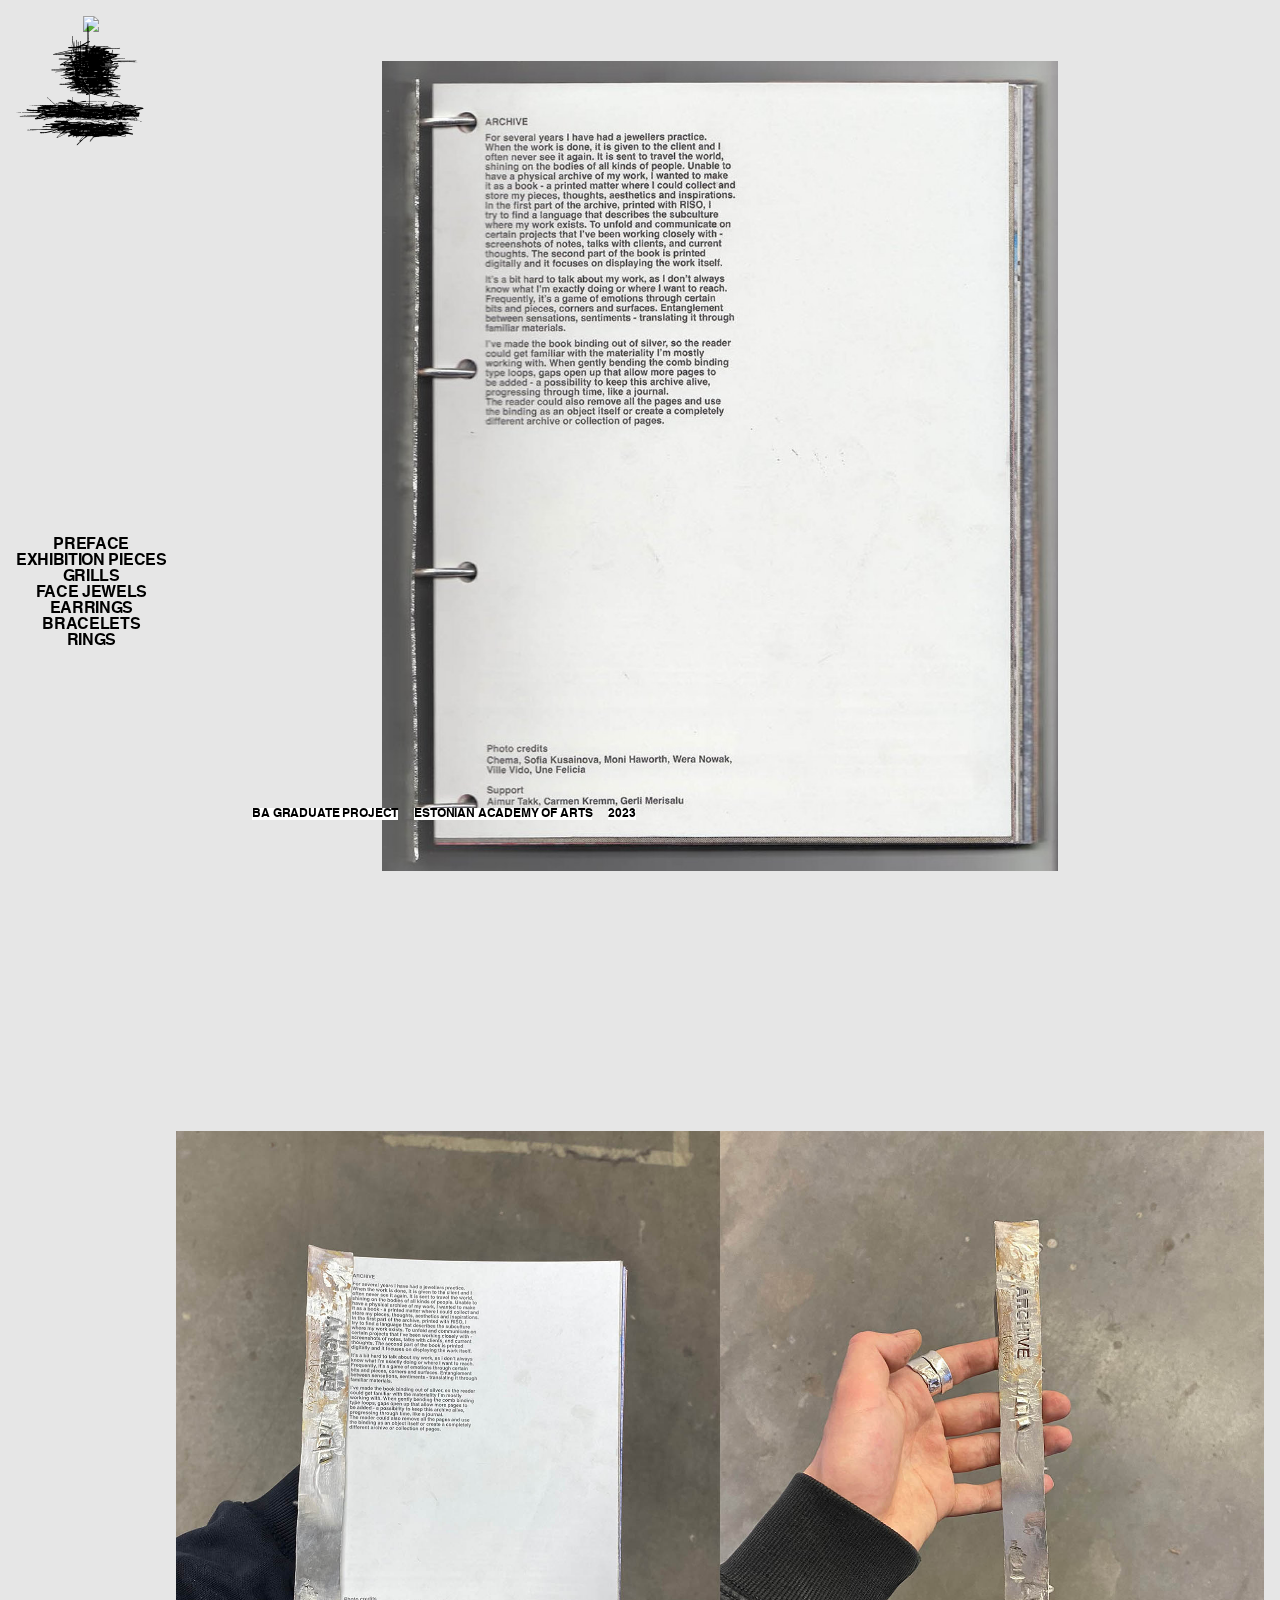
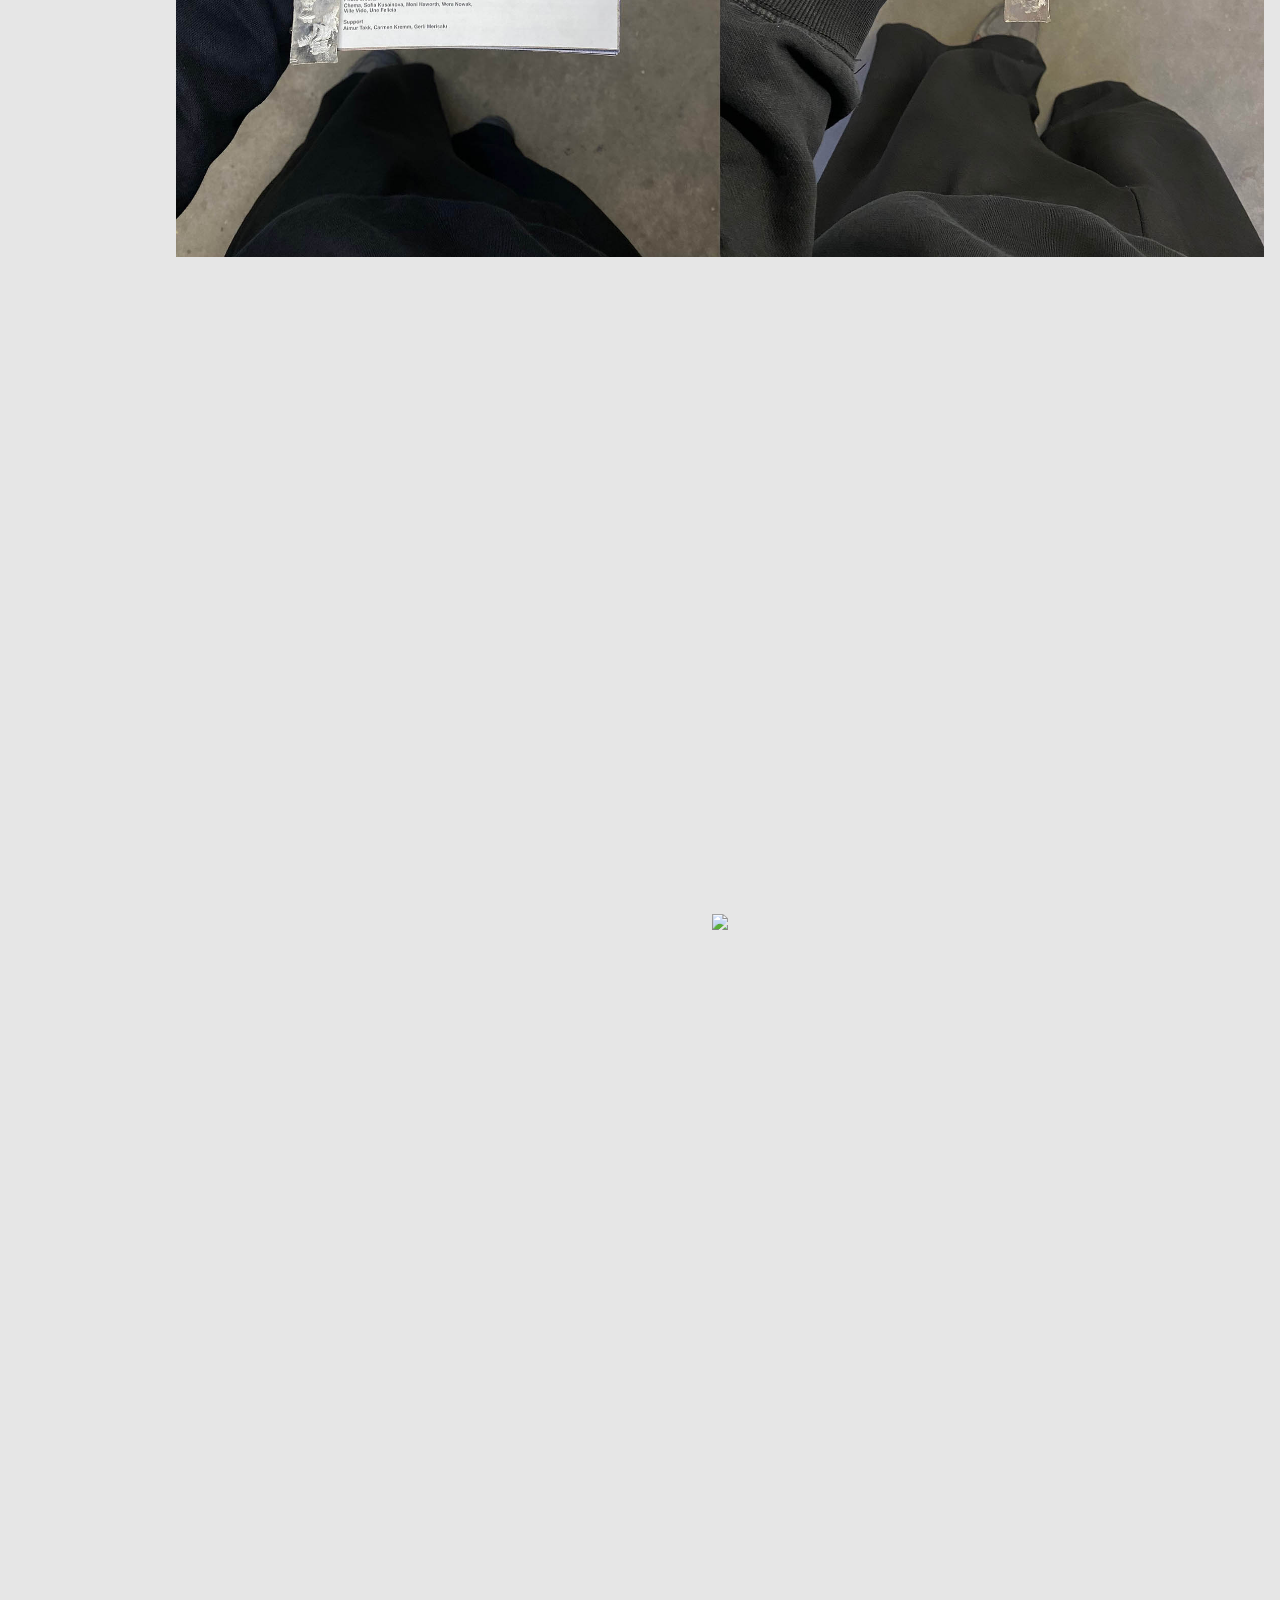
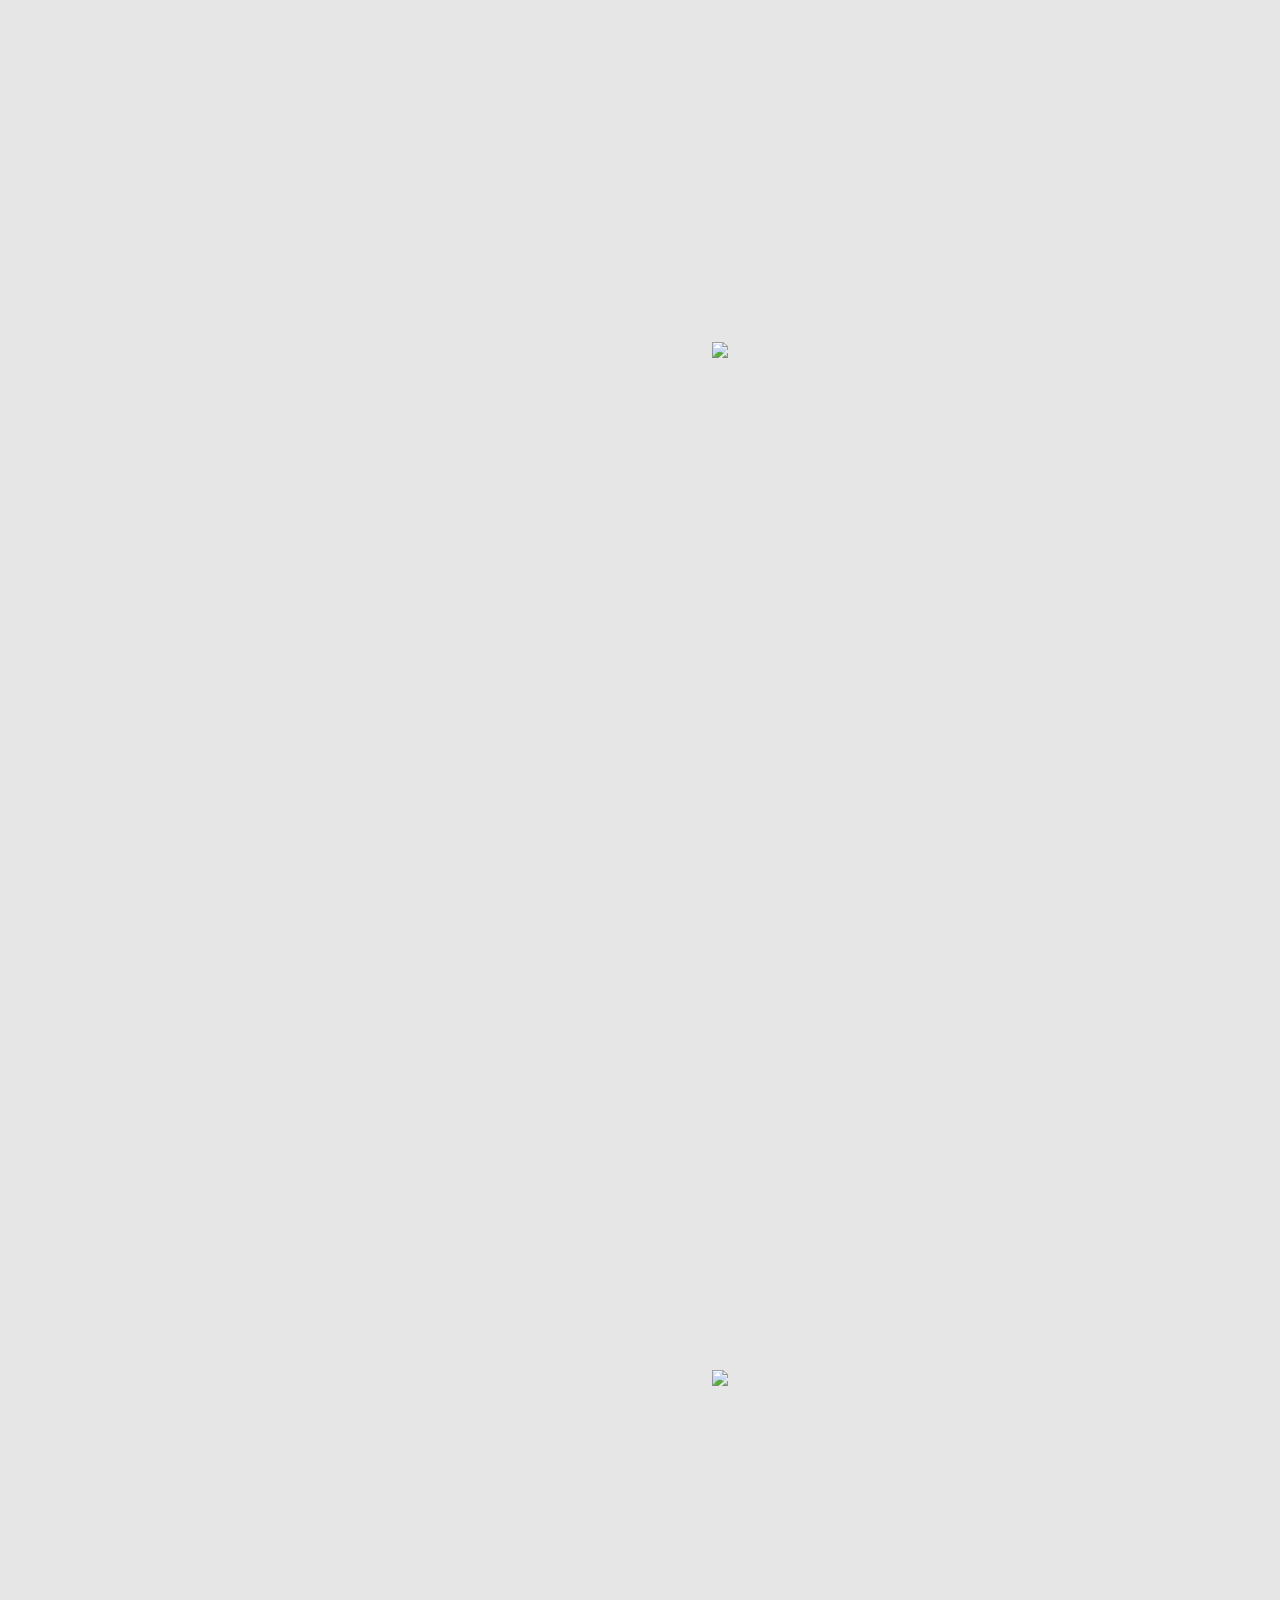
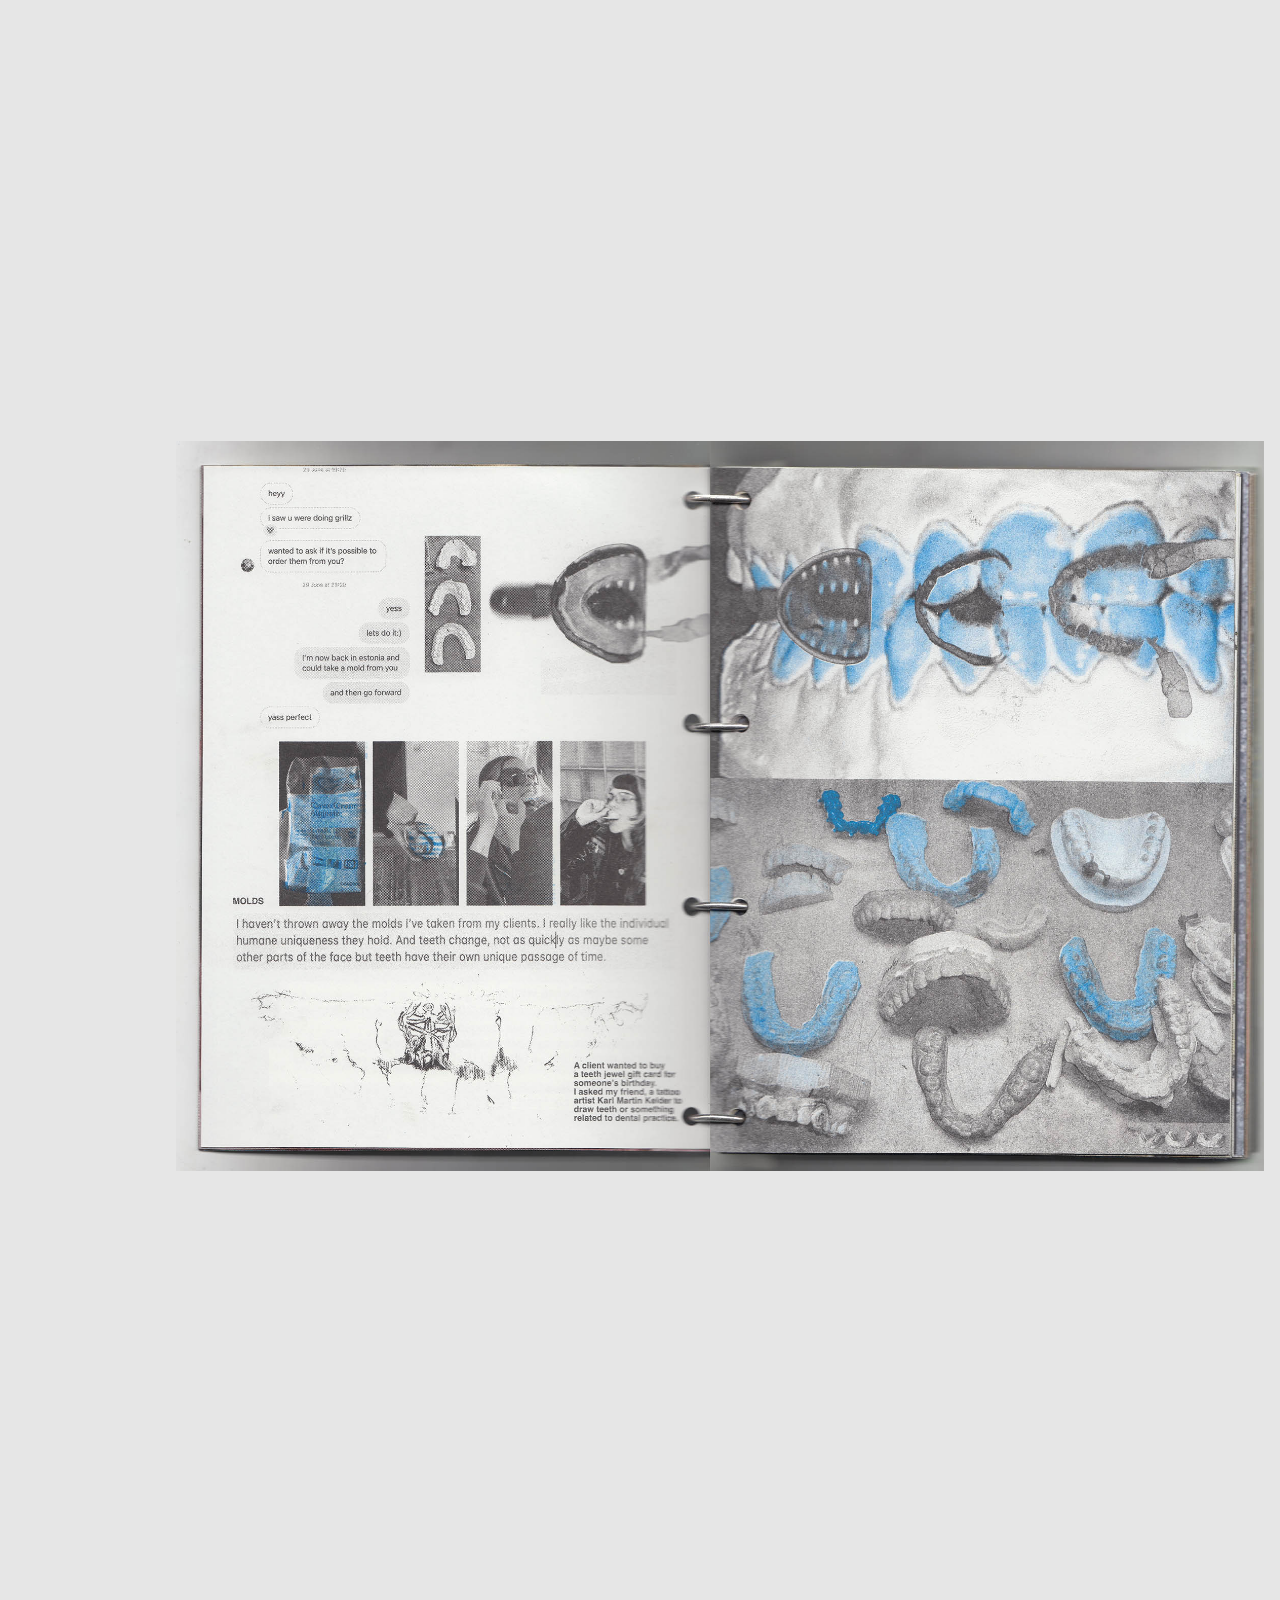
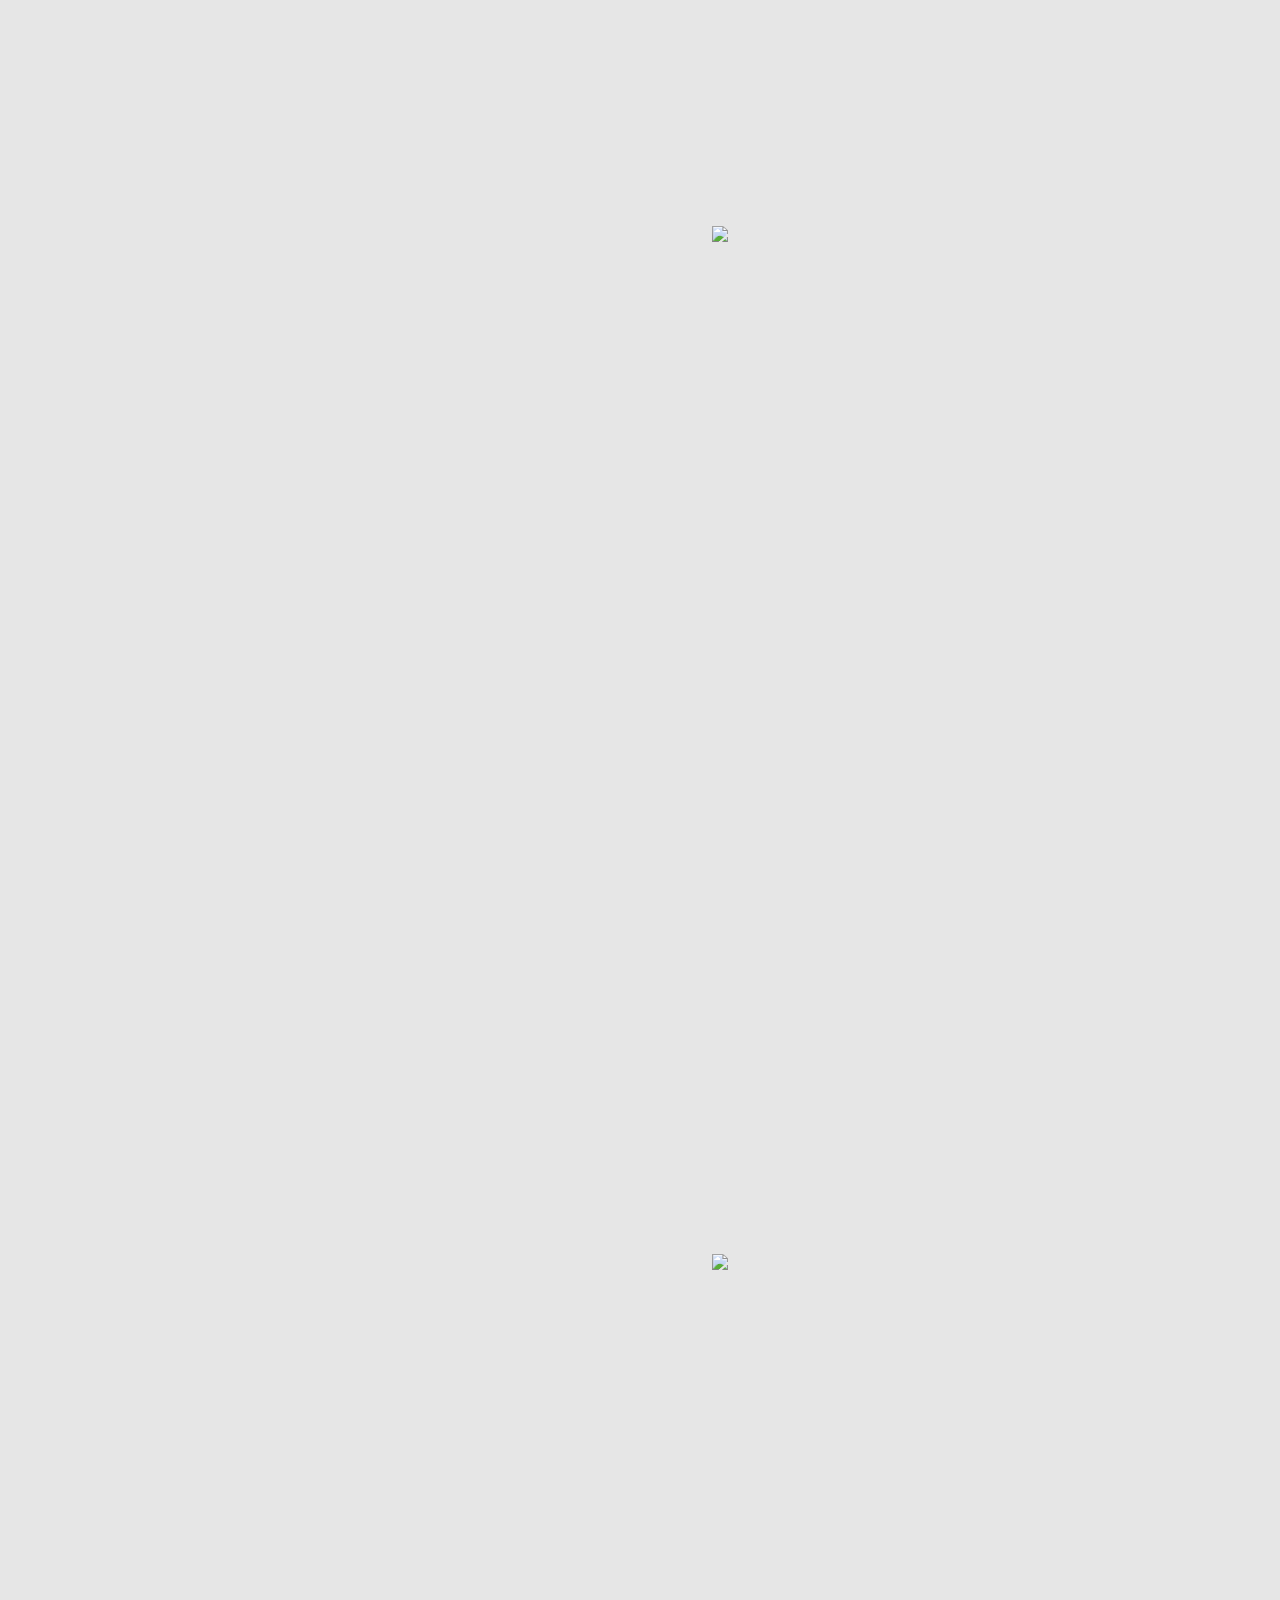
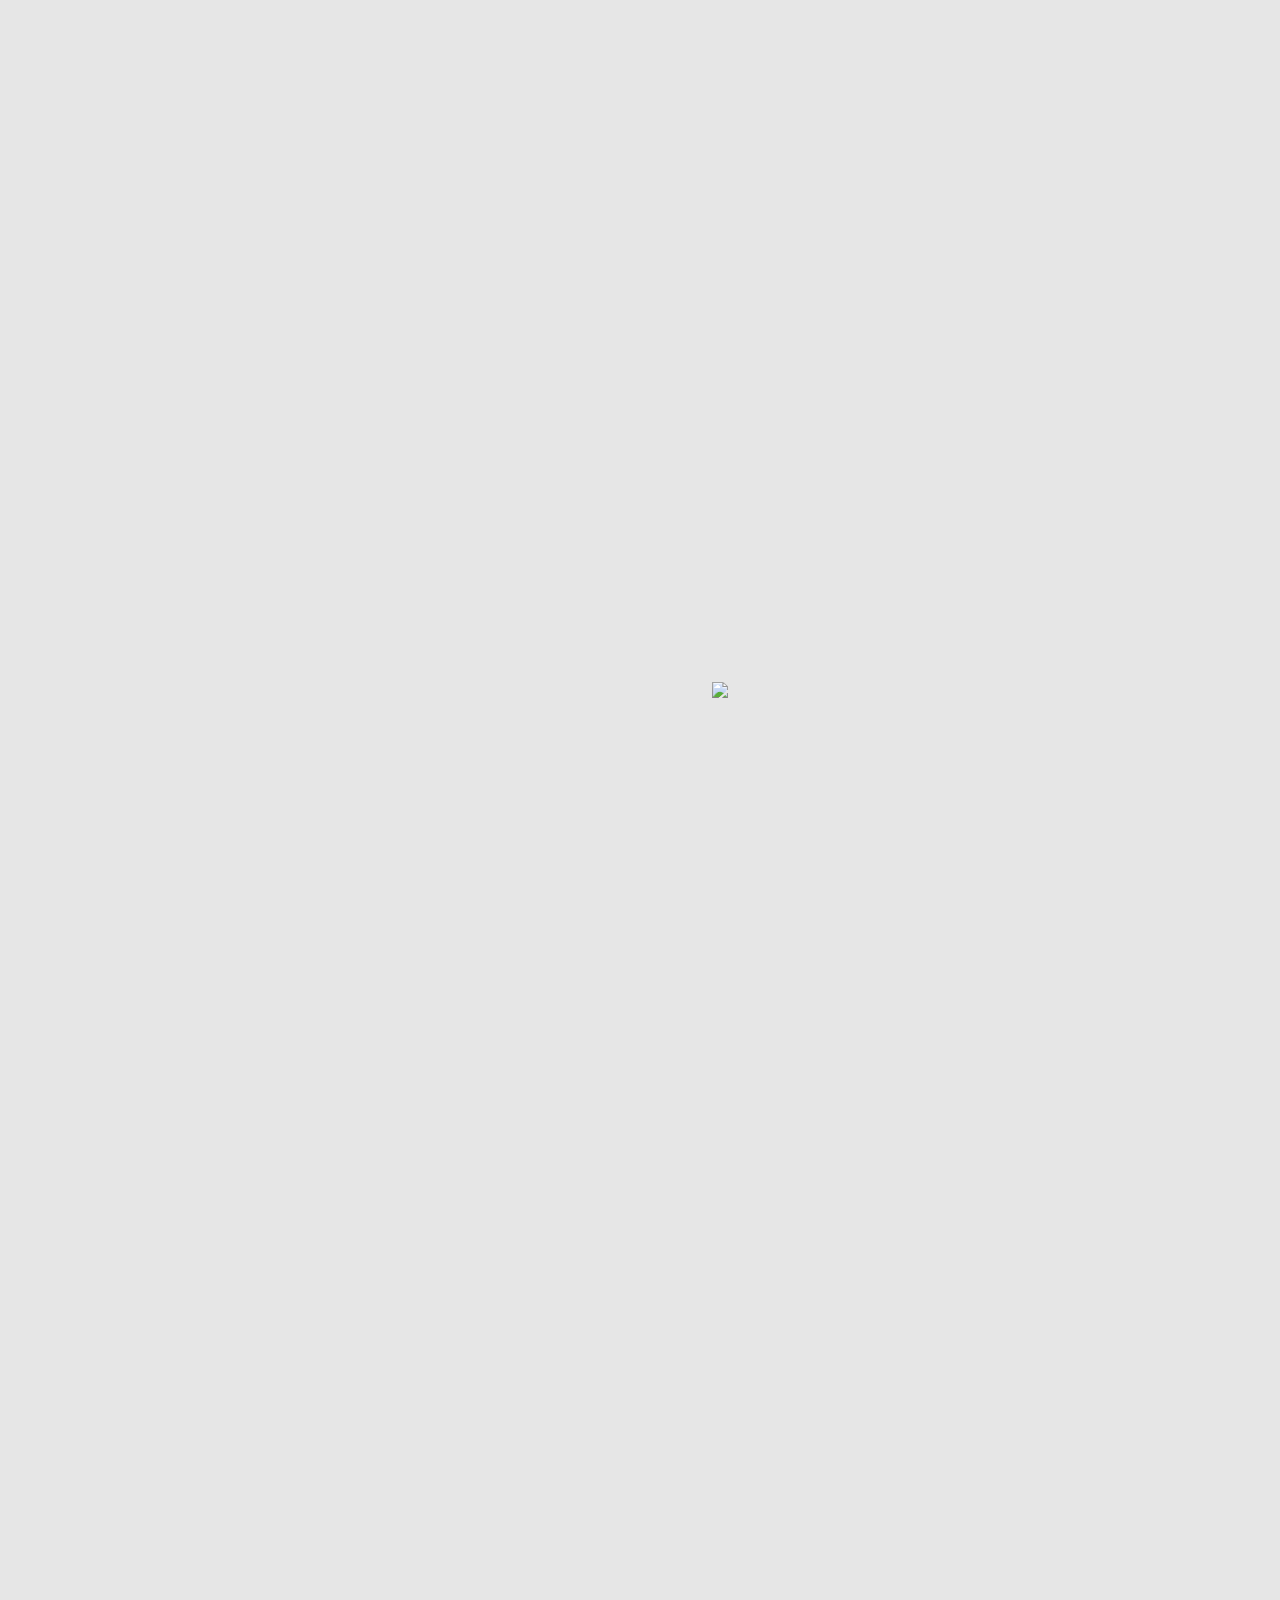
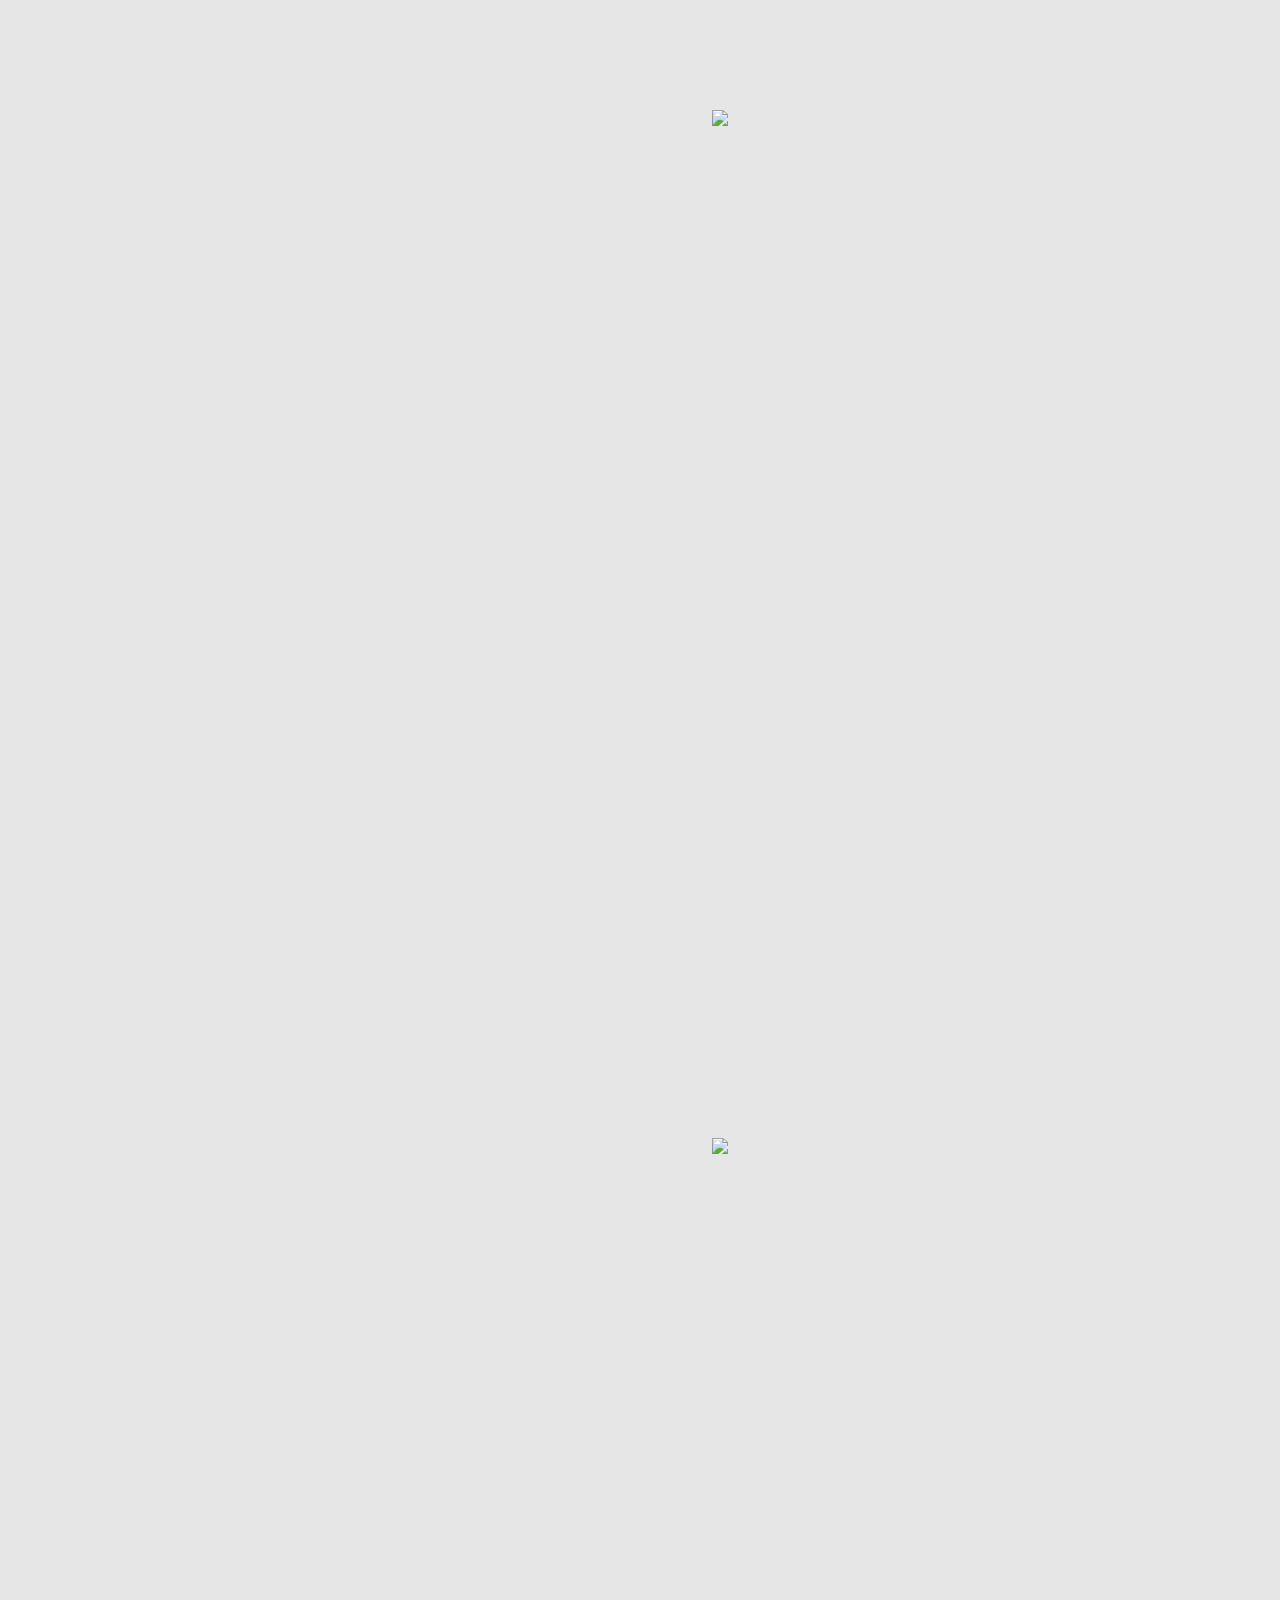
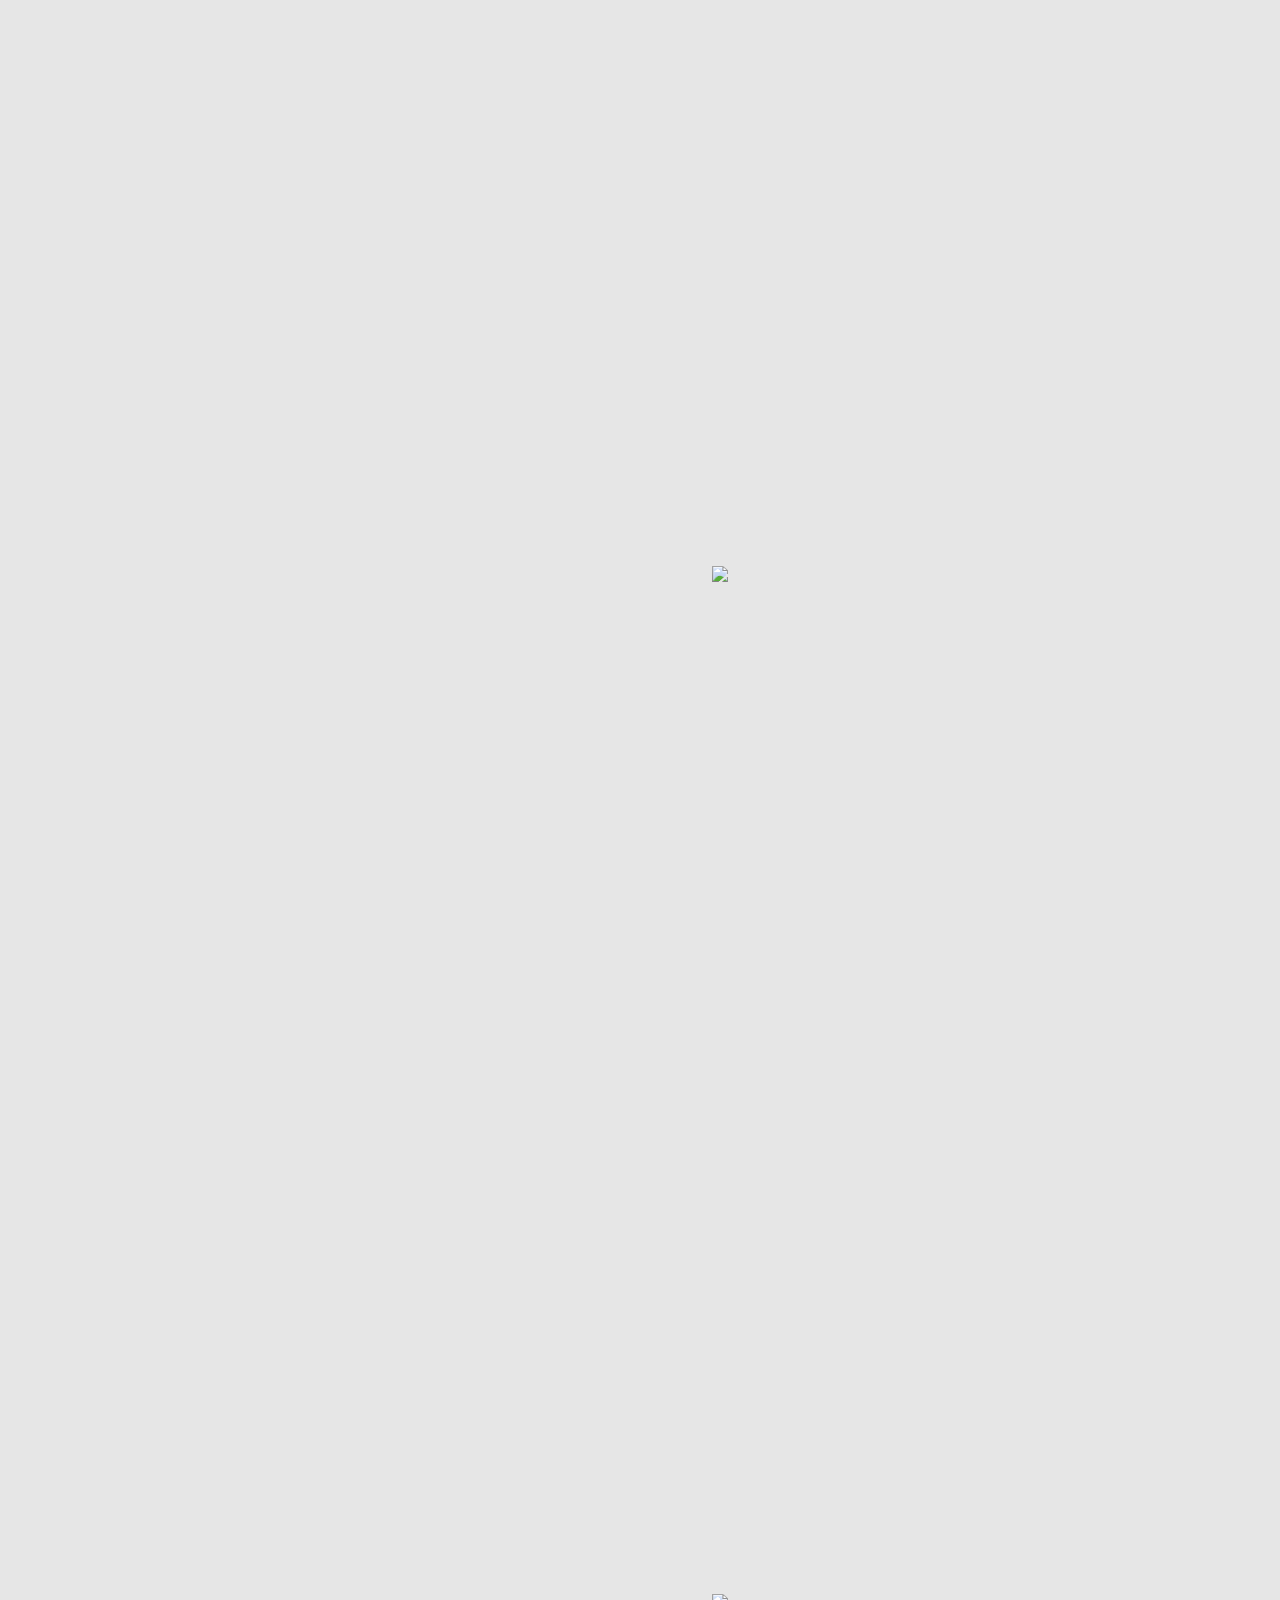
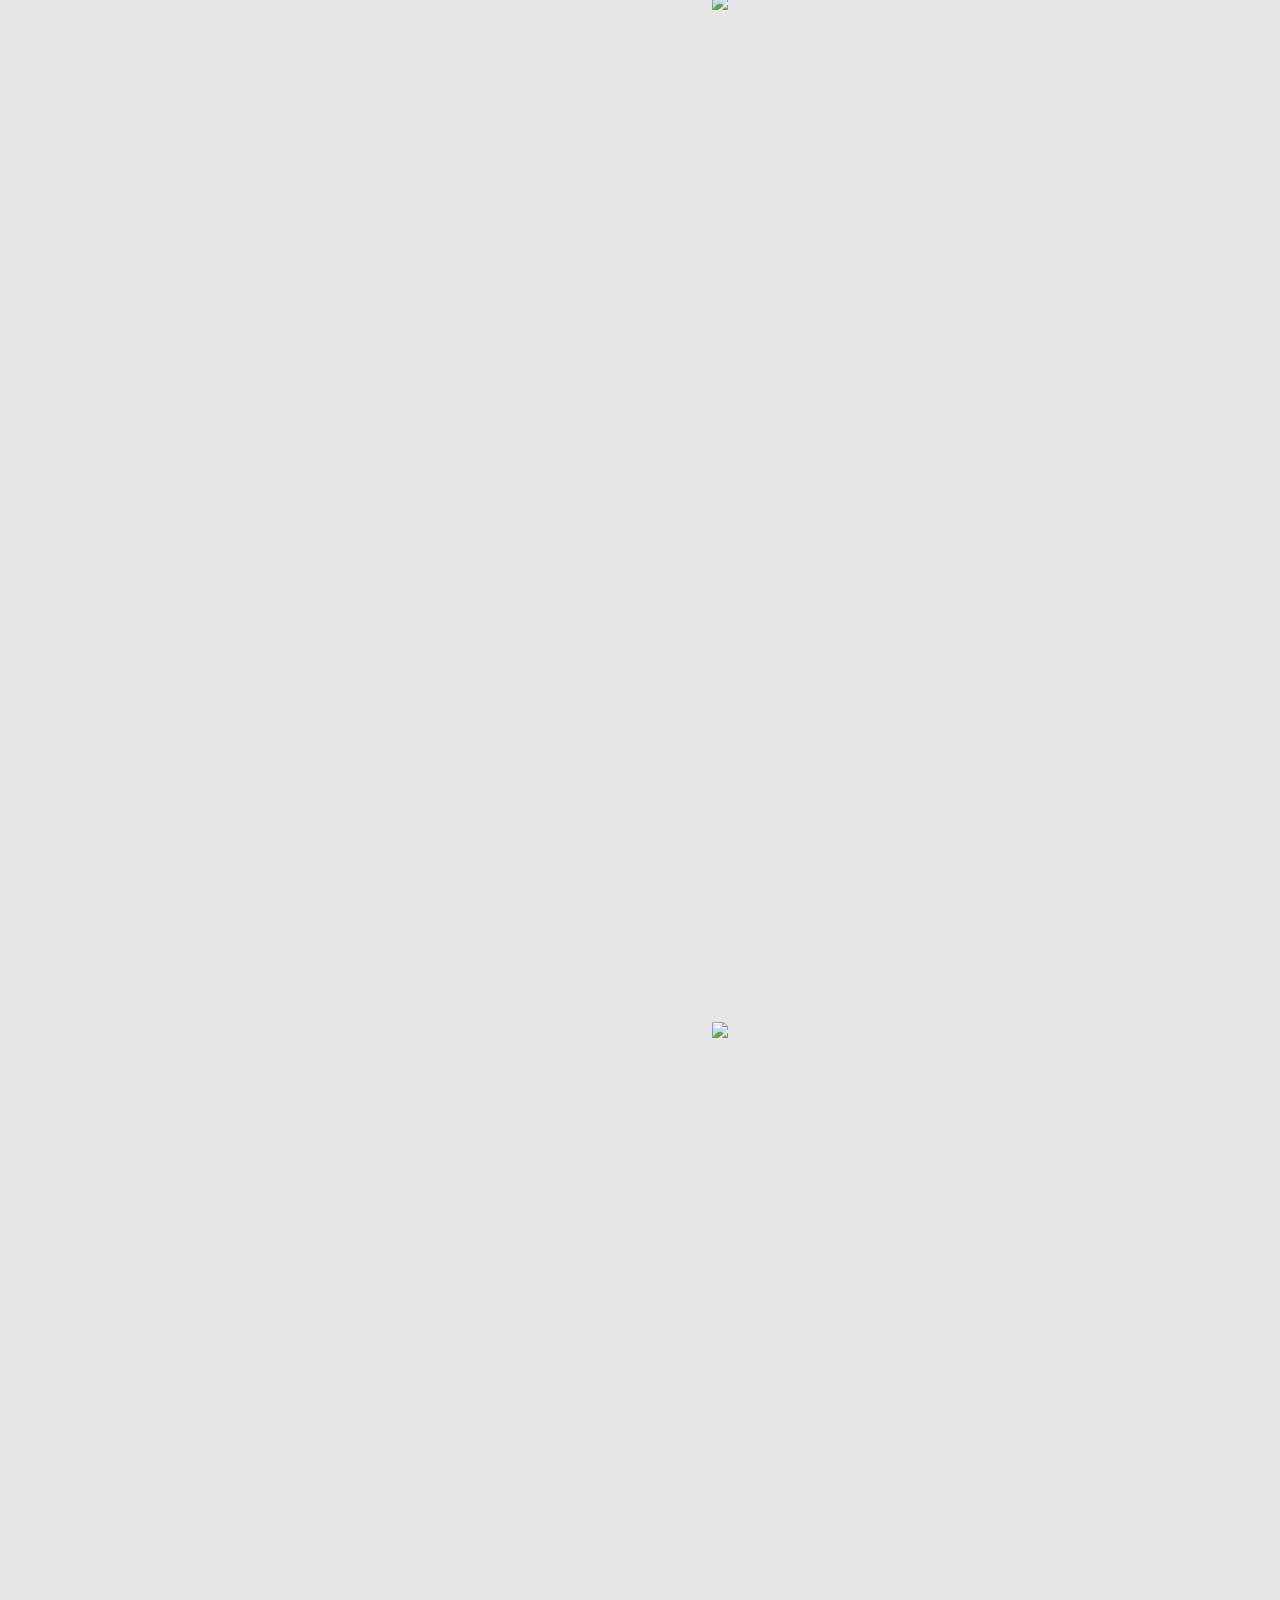
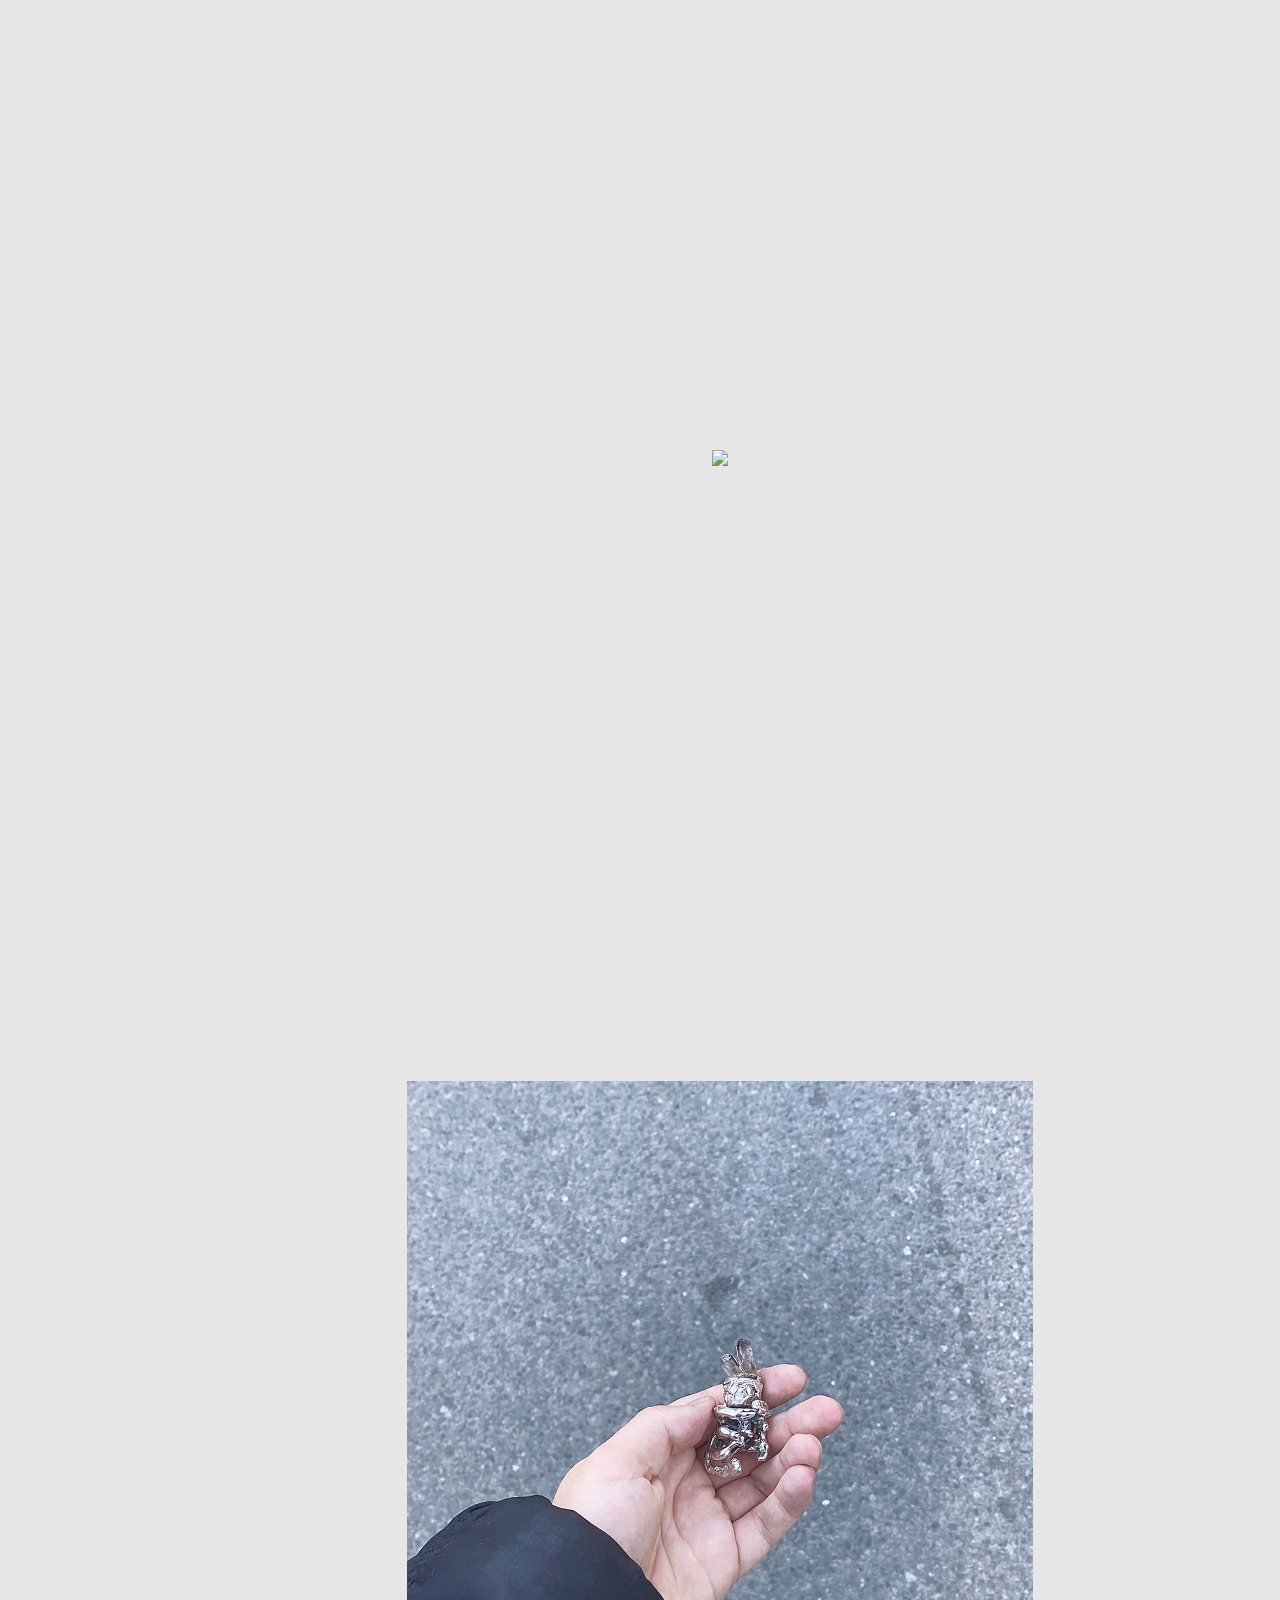
==== commit 3ca660d2: "test" ====
--- a/Archive/Archive.html
+++ b/Archive/Archive.html
@@ -11,7 +11,9 @@
     <div class="sidebar">
         <img class="sidebar-spine" src="../Archive/Images/ErikMerisalu-Website-Archive-Spine.png">
         <div id="logo-container" class="logo-container">
-            <img id="logo" class="logo" src="">
+            <a href="../index.html">
+                <img id="logo" class="logo" src="">
+            </a>
         </div>
         <div class="nav-bar">
             <a href="#feed">PREFACE</a>
--- a/css/archive-style.css
+++ b/css/archive-style.css
@@ -21,6 +21,9 @@
 
     min-width: 1200px;
     overflow-x: hidden;
+
+    background-color: hsl(0, 0%, 90%);
+
 }
 
 
@@ -58,8 +61,13 @@
     height: 20vh;
     width: auto;
     object-fit: contain;
+
+    transition: transform .1s ease-in-out;
 }
 
+img.logo:hover {
+    transform: scale(.95);
+}
 
 
 div.nav-bar {
@@ -87,6 +95,8 @@
     color: black;
 
     cursor: pointer;
+
+    transition: background-color .1s ease-in-out;
 }
 
 div.nav-bar a:hover {
